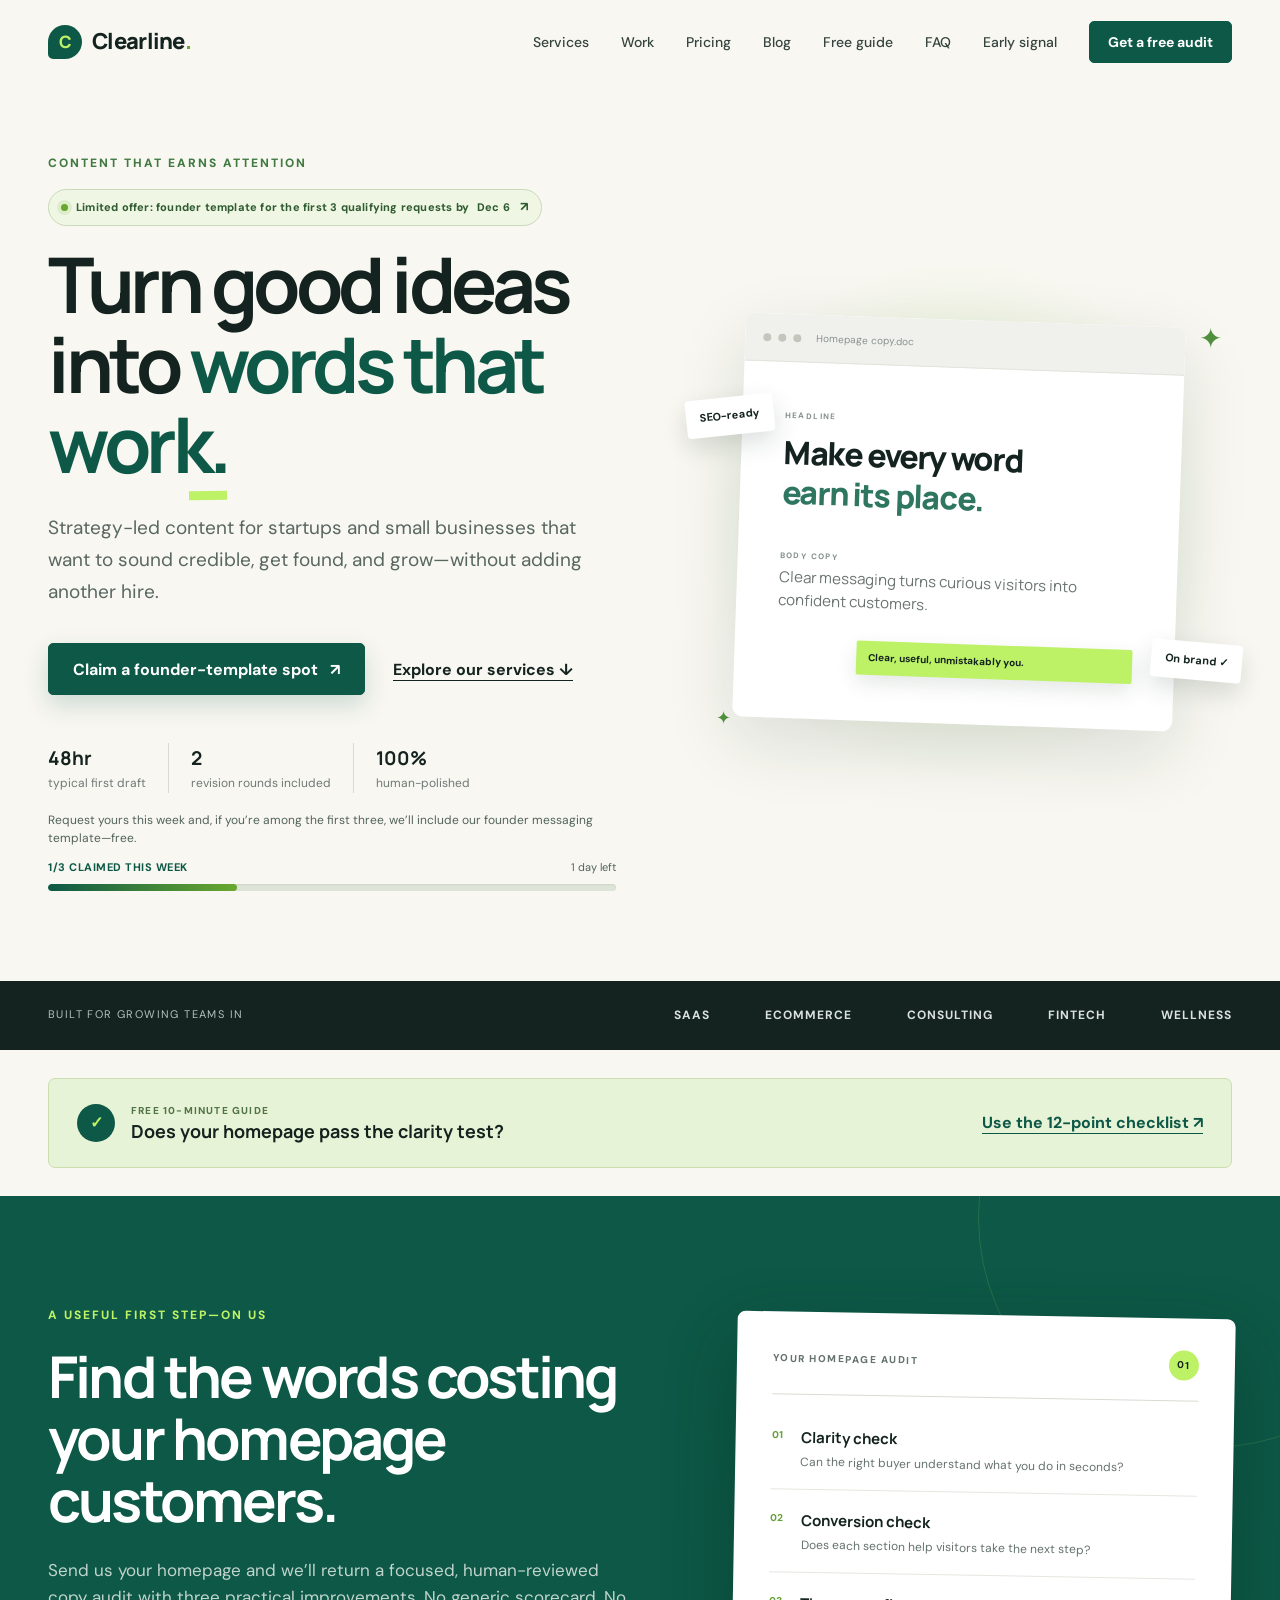
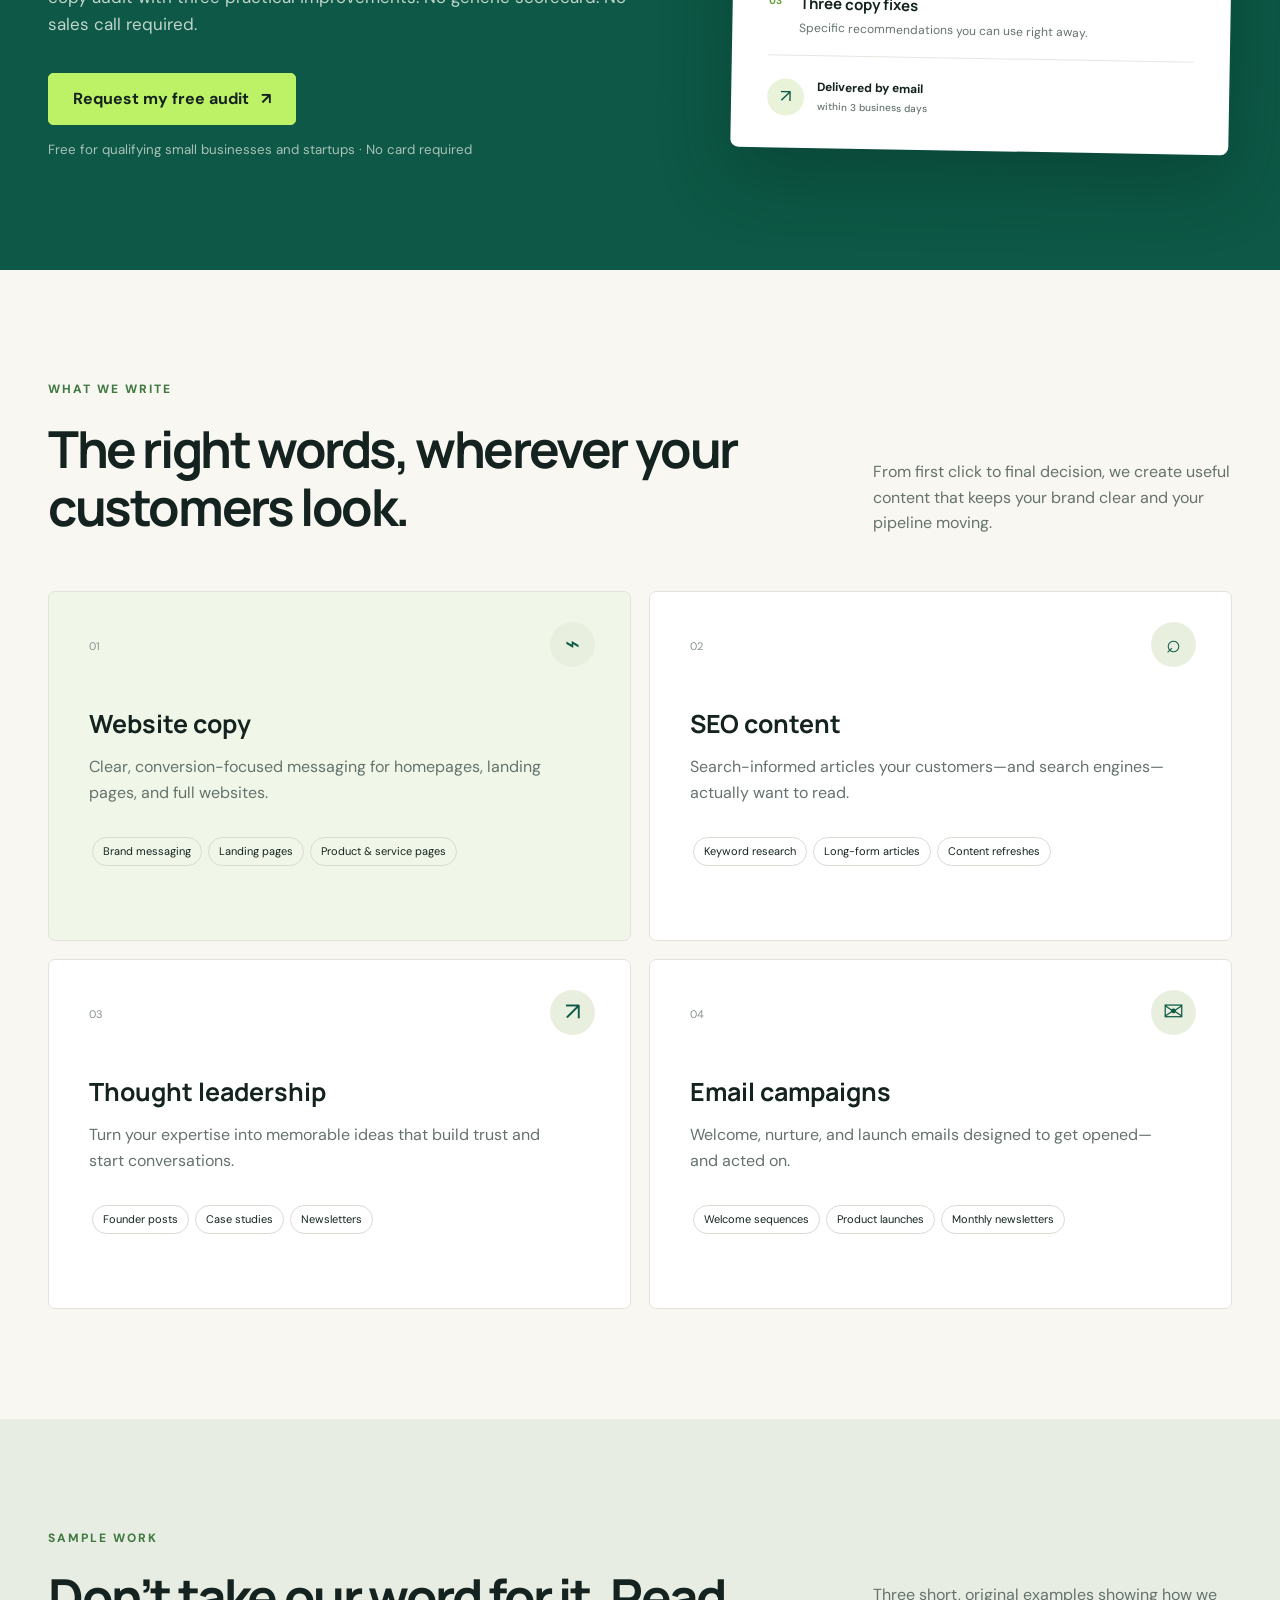
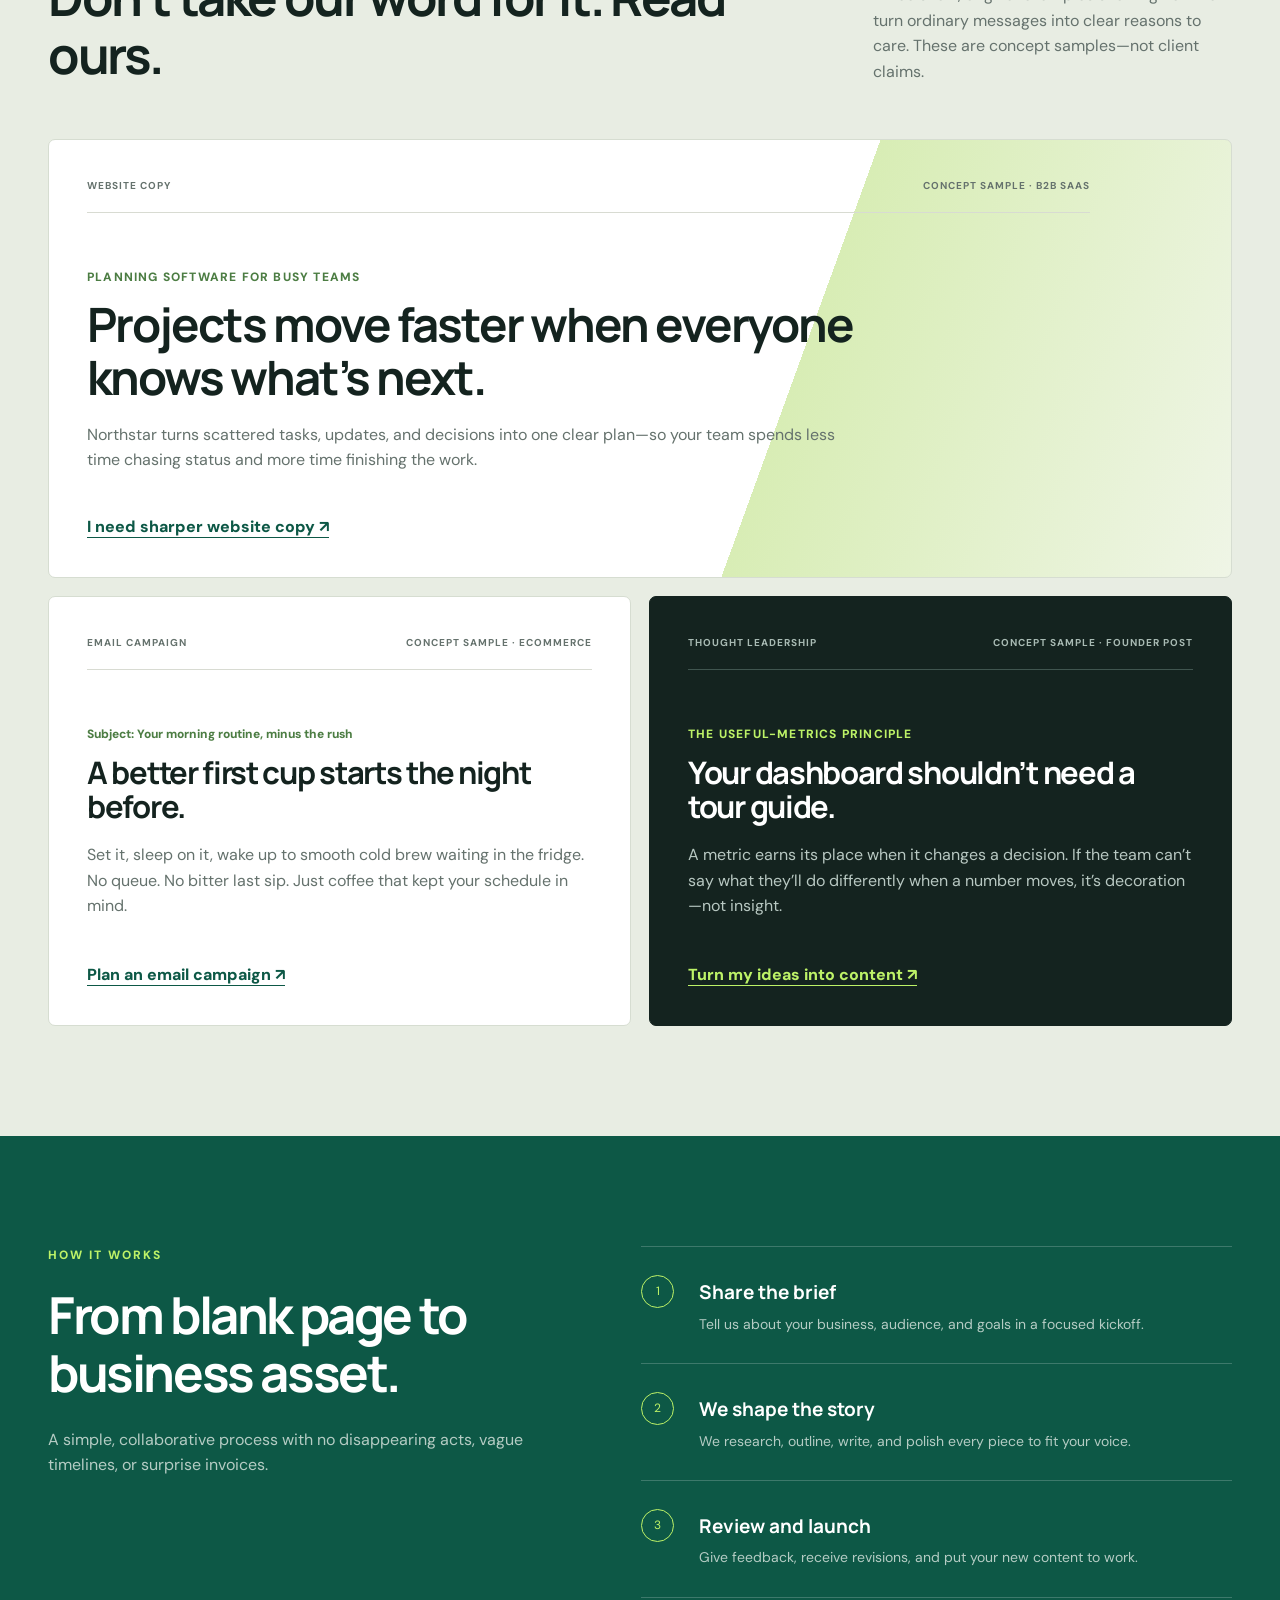
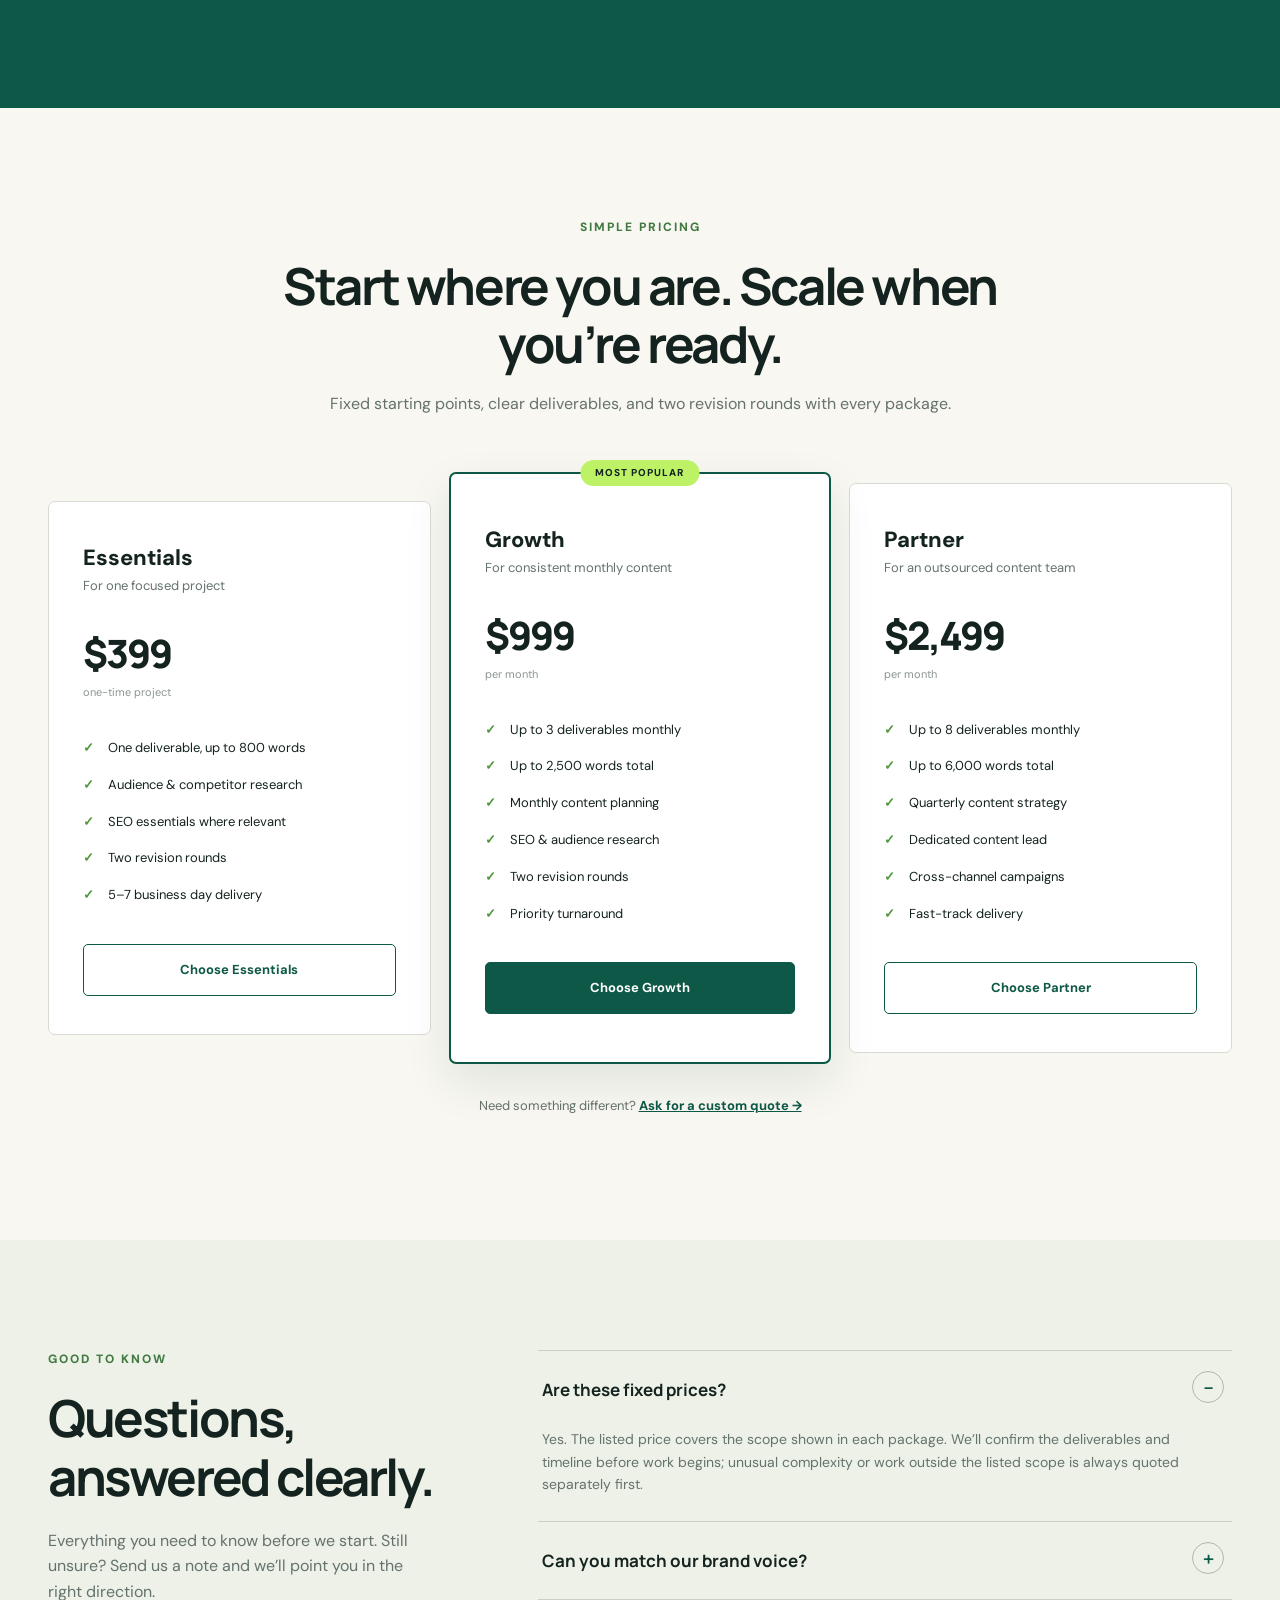
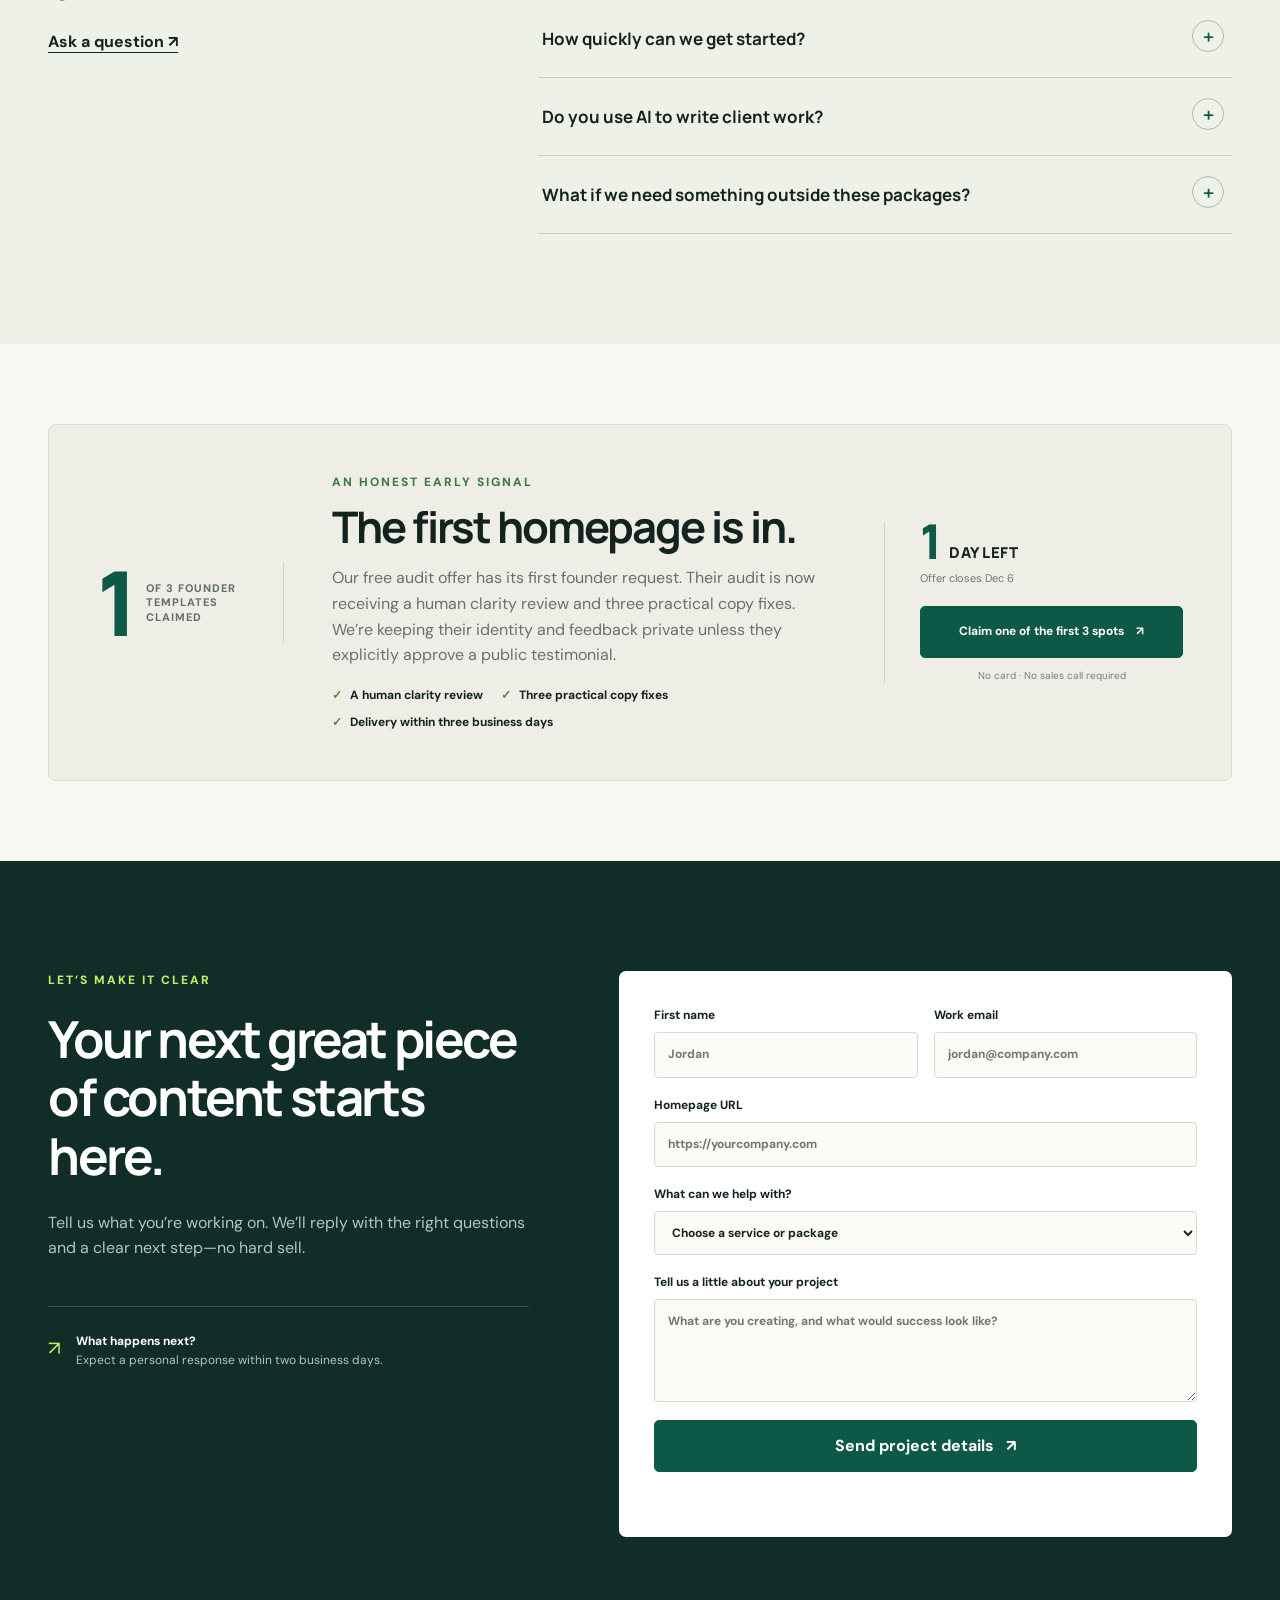
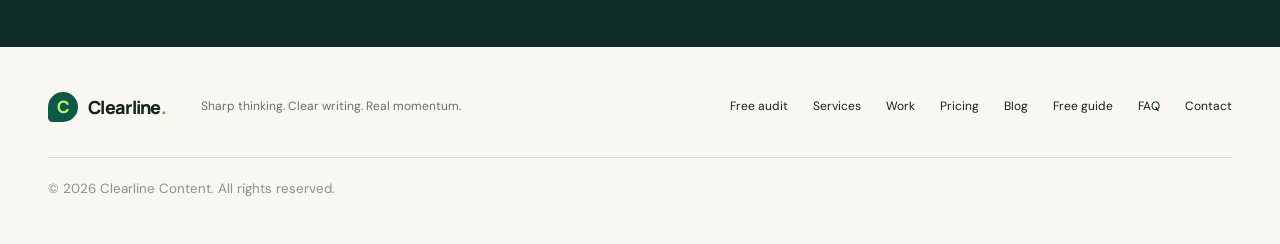
==== clearline/index.html @ 90ddec8f "Add truthful offer progress and countdown" ====
<!doctype html>
<html lang="en">
<head>
  <meta charset="utf-8">
  <meta name="viewport" content="width=device-width, initial-scale=1">
  <meta name="description" content="Conversion-focused website copy, SEO content, thought leadership, and email campaigns for startups and small businesses. Request a free homepage audit.">
  <meta name="robots" content="index, follow, max-image-preview:large">
  <meta name="theme-color" content="#0d5846">
  <link rel="canonical" href="https://new-usemame.github.io/miniverse-sites/clearline/">
  <meta property="og:type" content="website">
  <meta property="og:site_name" content="Clearline Content">
  <meta property="og:title" content="Clearline Content — Words that move your business forward">
  <meta property="og:description" content="Strategy-led content for growing teams. Request a free, human-reviewed homepage copy audit.">
  <meta property="og:url" content="https://new-usemame.github.io/miniverse-sites/clearline/">
  <meta name="twitter:card" content="summary">
  <meta name="twitter:title" content="Clearline Content — Words that move your business forward">
  <meta name="twitter:description" content="Strategy-led content for growing teams. Request a free homepage copy audit.">
  <title>Clearline Content — Words that move your business forward</title>
  <link rel="preconnect" href="https://fonts.googleapis.com">
  <link rel="preconnect" href="https://fonts.gstatic.com" crossorigin>
  <link href="https://fonts.googleapis.com/css2?family=DM+Sans:wght@400;500;600;700&family=Manrope:wght@500;600;700;800&display=swap" rel="stylesheet">
  <link rel="stylesheet" href="styles.css">
  <script type="application/ld+json">
    {
      "@context": "https://schema.org",
      "@type": "ProfessionalService",
      "name": "Clearline Content",
      "url": "https://new-usemame.github.io/miniverse-sites/clearline/",
      "description": "Strategy-led content writing for startups and small businesses.",
      "areaServed": "Worldwide",
      "serviceType": ["Website copywriting", "SEO content writing", "Thought leadership writing", "Email copywriting"],
      "offers": [
        {
          "@type": "Offer",
          "name": "Essentials",
          "price": "399",
          "priceCurrency": "USD",
          "description": "One focused content project for a startup or small business."
        },
        {
          "@type": "Offer",
          "name": "Growth",
          "price": "999",
          "priceCurrency": "USD",
          "description": "A monthly content package for growing teams."
        },
        {
          "@type": "Offer",
          "name": "Partner",
          "price": "2499",
          "priceCurrency": "USD",
          "description": "An ongoing multi-channel content partnership."
        }
      ]
    }
  </script>
</head>
<body data-analytics-page="homepage">
  <a class="skip-link" href="#main">Skip to content</a>
  <header class="site-header">
    <a class="logo" href="#top" aria-label="Clearline Content home">
      <span class="logo-mark" aria-hidden="true">C</span>
      <span>Clearline<span class="logo-accent">.</span></span>
    </a>
    <button class="menu-button" type="button" aria-expanded="false" aria-controls="site-nav"><span></span><span></span><span></span><span class="sr-only">Open menu</span></button>
    <nav id="site-nav" aria-label="Main navigation">
      <a href="#services">Services</a>
      <a href="#work">Work</a>
      <a href="#pricing">Pricing</a>
      <a href="blog/">Blog</a>
      <a href="checklist/">Free guide</a>
      <a href="#faq">FAQ</a>
      <a href="#early-signal">Early signal</a>
      <a class="button button-small" href="#contact" data-audit data-placement="header">Get a free audit</a>
    </nav>
  </header>

  <main id="main">
    <section class="hero" id="top">
      <div class="hero-copy">
        <p class="eyebrow">Content that earns attention</p>
        <a class="availability-badge" href="#contact" data-audit data-placement="availability_badge"><span aria-hidden="true"></span> Limited offer: founder template for the first 3 qualifying requests by <time data-offer-deadline>Sunday</time> <span class="availability-arrow" aria-hidden="true">↗</span></a>
        <h1>Turn good ideas into <em>words that work.</em></h1>
        <p class="hero-text">Strategy-led content for startups and small businesses that want to sound credible, get found, and grow—without adding another hire.</p>
        <div class="hero-actions">
          <a class="button hero-audit-button" href="#contact" data-audit data-placement="hero">Claim a founder-template spot <span aria-hidden="true">↗</span></a>
          <a class="text-link" href="#services">Explore our services <span aria-hidden="true">↓</span></a>
        </div>
        <div class="hero-proof" aria-label="Service benefits">
          <span><b>48hr</b> typical first draft</span>
          <span><b>2</b> revision rounds included</span>
          <span><b>100%</b> human-polished</span>
        </div>
        <p class="hero-offer-note">Request yours this week and, if you’re among the first three, we’ll include our founder messaging template—free.</p>
        <div class="hero-offer-progress" aria-label="One of three founder template spots claimed this week">
          <div class="offer-progress-copy"><strong>1/3 claimed this week</strong><span data-offer-countdown>Offer ends Sunday</span></div>
          <div class="offer-progress-track" role="progressbar" aria-label="Founder template spots claimed" aria-valuemin="0" aria-valuemax="3" aria-valuenow="1"><span></span></div>
        </div>
      </div>
      <div class="hero-visual" aria-hidden="true">
        <div class="editor-card">
          <div class="editor-top"><i></i><i></i><i></i><span>Homepage copy.doc</span></div>
          <div class="editor-body">
            <span class="tag">HEADLINE</span>
            <p class="draft-line big">Make every word<br><span>earn its place.</span></p>
            <span class="tag">BODY COPY</span>
            <p class="draft-line">Clear messaging turns curious visitors into confident customers.</p>
            <div class="cursor-note">Clear, useful, unmistakably you.</div>
          </div>
        </div>
        <span class="orbit orbit-one">SEO-ready</span>
        <span class="orbit orbit-two">On brand ✓</span>
        <span class="spark spark-one">✦</span>
        <span class="spark spark-two">✦</span>
      </div>
    </section>

    <section class="logos" aria-label="Industries we serve">
      <p>Built for growing teams in</p>
      <div><span>SAAS</span><span>ECOMMERCE</span><span>CONSULTING</span><span>FINTECH</span><span>WELLNESS</span></div>
    </section>

    <aside class="guide-strip" aria-labelledby="guide-title">
      <div>
        <span class="guide-badge" aria-hidden="true">✓</span>
        <p><small>Free 10-minute guide</small><strong id="guide-title">Does your homepage pass the clarity test?</strong></p>
      </div>
      <a class="text-link" href="checklist/">Use the 12-point checklist <span aria-hidden="true">↗</span></a>
    </aside>

    <section class="audit-section" id="audit">
      <div class="section audit-wrap">
        <div class="audit-copy">
          <p class="eyebrow light">A useful first step—on us</p>
          <h2>Find the words costing your homepage customers.</h2>
          <p>Send us your homepage and we’ll return a focused, human-reviewed copy audit with three practical improvements. No generic scorecard. No sales call required.</p>
          <a class="button audit-button" href="#contact" data-audit>Request my free audit <span aria-hidden="true">↗</span></a>
          <small>Free for qualifying small businesses and startups · No card required</small>
        </div>
        <div class="audit-card" aria-label="What your free homepage audit includes">
          <div class="audit-card-top"><span>YOUR HOMEPAGE AUDIT</span><b>01</b></div>
          <ol>
            <li><span>01</span><div><b>Clarity check</b><p>Can the right buyer understand what you do in seconds?</p></div></li>
            <li><span>02</span><div><b>Conversion check</b><p>Does each section help visitors take the next step?</p></div></li>
            <li><span>03</span><div><b>Three copy fixes</b><p>Specific recommendations you can use right away.</p></div></li>
          </ol>
          <p class="audit-turnaround"><span>↗</span><b>Delivered by email<br><small>within 3 business days</small></b></p>
        </div>
      </div>
    </section>

    <section class="section services" id="services">
      <div class="section-heading">
        <div><p class="eyebrow">What we write</p><h2>The right words, wherever your customers look.</h2></div>
        <p>From first click to final decision, we create useful content that keeps your brand clear and your pipeline moving.</p>
      </div>
      <div class="service-grid">
        <article class="service-card featured">
          <span class="service-number">01</span><span class="service-icon" aria-hidden="true">⌁</span>
          <h3>Website copy</h3><p>Clear, conversion-focused messaging for homepages, landing pages, and full websites.</p>
          <ul><li>Brand messaging</li><li>Landing pages</li><li>Product &amp; service pages</li></ul>
        </article>
        <article class="service-card">
          <span class="service-number">02</span><span class="service-icon" aria-hidden="true">⌕</span>
          <h3>SEO content</h3><p>Search-informed articles your customers—and search engines—actually want to read.</p>
          <ul><li>Keyword research</li><li>Long-form articles</li><li>Content refreshes</li></ul>
        </article>
        <article class="service-card">
          <span class="service-number">03</span><span class="service-icon" aria-hidden="true">↗</span>
          <h3>Thought leadership</h3><p>Turn your expertise into memorable ideas that build trust and start conversations.</p>
          <ul><li>Founder posts</li><li>Case studies</li><li>Newsletters</li></ul>
        </article>
        <article class="service-card">
          <span class="service-number">04</span><span class="service-icon" aria-hidden="true">✉</span>
          <h3>Email campaigns</h3><p>Welcome, nurture, and launch emails designed to get opened—and acted on.</p>
          <ul><li>Welcome sequences</li><li>Product launches</li><li>Monthly newsletters</li></ul>
        </article>
      </div>
    </section>

    <section class="work-section" id="work">
      <div class="section">
        <div class="section-heading work-heading">
          <div><p class="eyebrow">Sample work</p><h2>Don’t take our word for it. Read ours.</h2></div>
          <p>Three short, original examples showing how we turn ordinary messages into clear reasons to care. These are concept samples—not client claims.</p>
        </div>
        <div class="work-grid">
          <article class="work-card work-card-wide">
            <div class="work-meta"><span>Website copy</span><span>Concept sample · B2B SaaS</span></div>
            <p class="sample-kicker">Planning software for busy teams</p>
            <h3>Projects move faster when everyone knows what’s next.</h3>
            <p class="sample-copy">Northstar turns scattered tasks, updates, and decisions into one clear plan—so your team spends less time chasing status and more time finishing the work.</p>
            <a href="#contact" data-service="Website copy">I need sharper website copy <span aria-hidden="true">↗</span></a>
          </article>
          <article class="work-card">
            <div class="work-meta"><span>Email campaign</span><span>Concept sample · Ecommerce</span></div>
            <p class="sample-subject">Subject: Your morning routine, minus the rush</p>
            <h3>A better first cup starts the night before.</h3>
            <p class="sample-copy">Set it, sleep on it, wake up to smooth cold brew waiting in the fridge. No queue. No bitter last sip. Just coffee that kept your schedule in mind.</p>
            <a href="#contact" data-service="Email campaigns">Plan an email campaign <span aria-hidden="true">↗</span></a>
          </article>
          <article class="work-card work-card-dark">
            <div class="work-meta"><span>Thought leadership</span><span>Concept sample · Founder post</span></div>
            <p class="sample-kicker">The useful-metrics principle</p>
            <h3>Your dashboard shouldn’t need a tour guide.</h3>
            <p class="sample-copy">A metric earns its place when it changes a decision. If the team can’t say what they’ll do differently when a number moves, it’s decoration—not insight.</p>
            <a href="#contact" data-service="Thought leadership">Turn my ideas into content <span aria-hidden="true">↗</span></a>
          </article>
        </div>
      </div>
    </section>

    <section class="process-section">
      <div class="section process">
        <div class="process-intro"><p class="eyebrow light">How it works</p><h2>From blank page to business asset.</h2><p>A simple, collaborative process with no disappearing acts, vague timelines, or surprise invoices.</p></div>
        <ol class="steps">
          <li><span>1</span><div><h3>Share the brief</h3><p>Tell us about your business, audience, and goals in a focused kickoff.</p></div></li>
          <li><span>2</span><div><h3>We shape the story</h3><p>We research, outline, write, and polish every piece to fit your voice.</p></div></li>
          <li><span>3</span><div><h3>Review and launch</h3><p>Give feedback, receive revisions, and put your new content to work.</p></div></li>
        </ol>
      </div>
    </section>

    <section class="section pricing" id="pricing">
      <div class="center-heading"><p class="eyebrow">Simple pricing</p><h2>Start where you are. Scale when you’re ready.</h2><p>Fixed starting points, clear deliverables, and two revision rounds with every package.</p></div>
      <div class="pricing-grid">
        <article class="price-card">
          <p class="plan-name">Essentials</p><p class="plan-fit">For one focused project</p><p class="price">$399</p><p class="price-note">one-time project</p>
          <ul><li>One deliverable, up to 800 words</li><li>Audience &amp; competitor research</li><li>SEO essentials where relevant</li><li>Two revision rounds</li><li>5–7 business day delivery</li></ul>
          <a class="button button-outline" href="#contact" data-plan="Essentials">Choose Essentials</a>
        </article>
        <article class="price-card popular">
          <p class="popular-label">Most popular</p><p class="plan-name">Growth</p><p class="plan-fit">For consistent monthly content</p><p class="price">$999</p><p class="price-note">per month</p>
          <ul><li>Up to 3 deliverables monthly</li><li>Up to 2,500 words total</li><li>Monthly content planning</li><li>SEO &amp; audience research</li><li>Two revision rounds</li><li>Priority turnaround</li></ul>
          <a class="button" href="#contact" data-plan="Growth">Choose Growth</a>
        </article>
        <article class="price-card">
          <p class="plan-name">Partner</p><p class="plan-fit">For an outsourced content team</p><p class="price">$2,499</p><p class="price-note">per month</p>
          <ul><li>Up to 8 deliverables monthly</li><li>Up to 6,000 words total</li><li>Quarterly content strategy</li><li>Dedicated content lead</li><li>Cross-channel campaigns</li><li>Fast-track delivery</li></ul>
          <a class="button button-outline" href="#contact" data-plan="Partner">Choose Partner</a>
        </article>
      </div>
      <p class="pricing-footnote">Need something different? <a href="#contact">Ask for a custom quote →</a></p>
    </section>

    <section class="faq-section" id="faq">
      <div class="section faq-wrap">
        <div class="faq-intro">
          <p class="eyebrow">Good to know</p>
          <h2>Questions, answered clearly.</h2>
          <p>Everything you need to know before we start. Still unsure? Send us a note and we’ll point you in the right direction.</p>
          <a class="text-link" href="#contact">Ask a question <span aria-hidden="true">↗</span></a>
        </div>
        <div class="faq-list">
          <details open><summary>Are these fixed prices?</summary><p>Yes. The listed price covers the scope shown in each package. We’ll confirm the deliverables and timeline before work begins; unusual complexity or work outside the listed scope is always quoted separately first.</p></details>
          <details><summary>Can you match our brand voice?</summary><p>Yes. We review your existing materials, competitors, audience, and preferred examples, then use your feedback to refine the voice until it feels unmistakably yours.</p></details>
          <details><summary>How quickly can we get started?</summary><p>Most projects can kick off within one to two weeks. Smaller assignments may start sooner, depending on current availability and the complexity of the brief.</p></details>
          <details><summary>Do you use AI to write client work?</summary><p>We may use modern tools to support research and ideation, but every deliverable is shaped, fact-checked, edited, and polished by a human. Your strategy and voice stay at the center.</p></details>
          <details><summary>What if we need something outside these packages?</summary><p>That’s common. Tell us what you’re trying to achieve and we’ll recommend a focused custom scope—without bundling in work you don’t need.</p></details>
        </div>
      </div>
    </section>

    <section class="section early-signal" id="early-signal" aria-labelledby="early-signal-title">
      <div class="signal-card">
        <div class="signal-count" aria-label="One audit requested">
          <strong>1</strong>
          <span>of 3 founder<br>templates claimed</span>
        </div>
        <div class="signal-copy">
          <p class="eyebrow">An honest early signal</p>
          <h2 id="early-signal-title">The first homepage is in.</h2>
          <p>Our free audit offer has its first founder request. Their audit is now receiving a human clarity review and three practical copy fixes. We’re keeping their identity and feedback private unless they explicitly approve a public testimonial.</p>
          <ul aria-label="What every audit recipient gets">
            <li><span aria-hidden="true">✓</span> A human clarity review</li>
            <li><span aria-hidden="true">✓</span> Three practical copy fixes</li>
            <li><span aria-hidden="true">✓</span> Delivery within three business days</li>
          </ul>
        </div>
        <div class="signal-action">
          <p class="signal-deadline"><span data-offer-days-number>—</span><b data-offer-days-label>days left</b><small>Offer closes <time data-offer-deadline>Sunday</time></small></p>
          <a class="button" href="#contact" data-audit data-placement="early_signal">Claim one of the first 3 spots <span aria-hidden="true">↗</span></a>
          <small>No card · No sales call required</small>
        </div>
      </div>
    </section>

    <section class="contact-section" id="contact">
      <div class="section contact-wrap">
        <div class="contact-copy"><p class="eyebrow light">Let’s make it clear</p><h2>Your next great piece of content starts here.</h2><p>Tell us what you’re working on. We’ll reply with the right questions and a clear next step—no hard sell.</p><div class="contact-note"><span>↗</span><p><b>What happens next?</b><br>Expect a personal response within two business days.</p></div></div>
        <form id="contact-form">
          <input type="hidden" name="intent" value="project">
          <input type="hidden" name="source">
          <input type="hidden" name="medium">
          <input type="hidden" name="campaign">
          <input type="hidden" name="referrer">
          <div class="field-row"><label>First name<input name="firstName" autocomplete="given-name" required placeholder="Jordan"></label><label>Work email<input type="email" name="email" autocomplete="email" required placeholder="jordan@company.com"></label></div>
          <label class="website-field" hidden>Homepage URL<input type="url" name="website" autocomplete="url" placeholder="https://yourcompany.com"></label>
          <label>What can we help with?<select name="service" required><option value="">Choose a service or package</option><optgroup label="Packages"><option>Essentials package</option><option>Growth package</option><option>Partner package</option></optgroup><optgroup label="Services"><option>Website copy</option><option>SEO content</option><option>Thought leadership</option><option>Email campaigns</option><option>Something else</option></optgroup></select></label>
          <label>Tell us a little about your project<textarea name="message" required rows="4" placeholder="What are you creating, and what would success look like?"></textarea></label>
          <button class="button submit-button" type="submit">Send project details <span aria-hidden="true">↗</span></button>
          <p class="form-status" aria-live="polite"></p>
        </form>
      </div>
    </section>
  </main>

  <footer>
    <a class="logo footer-logo" href="#top"><span class="logo-mark">C</span><span>Clearline<span class="logo-accent">.</span></span></a>
    <p>Sharp thinking. Clear writing. Real momentum.</p>
    <div><a href="#audit">Free audit</a><a href="#services">Services</a><a href="#work">Work</a><a href="#pricing">Pricing</a><a href="blog/">Blog</a><a href="checklist/">Free guide</a><a href="#faq">FAQ</a><a href="#contact">Contact</a></div>
    <small>© <span id="year"></span> Clearline Content. All rights reserved.</small>
  </footer>
  <script src="offer.js"></script>
  <script src="analytics.js" data-endpoint="https://ntfy.sh/clearline-analytics-6f8d2c1a"></script>
  <script src="notifications.js" data-endpoint="https://ntfy.sh/clearline-leads-9a4c7e2f"></script>
  <script src="script.js"></script>
</body>
</html>
---- clearline/styles.css ----
:root{--ink:#14231f;--green:#0d5846;--mint:#bdf267;--cream:#f8f7f1;--sand:#ebe9df;--white:#fff;--muted:#65726d;--border:#d8dbd2;--shadow:0 24px 70px rgba(19,42,35,.12)}
*{box-sizing:border-box}html{scroll-behavior:smooth}body{margin:0;color:var(--ink);background:var(--cream);font-family:"DM Sans",sans-serif;line-height:1.6}h1,h2,h3,p{margin-top:0}h1,h2,h3,.logo,.price{font-family:"Manrope",sans-serif}a{color:inherit}button,input,select,textarea{font:inherit}.skip-link{position:fixed;left:12px;top:-50px;background:var(--ink);color:white;padding:10px 16px;z-index:100}.skip-link:focus{top:12px}.sr-only{position:absolute;width:1px;height:1px;overflow:hidden;clip:rect(0,0,0,0)}
.site-header{height:84px;max-width:1240px;margin:auto;padding:0 28px;display:flex;align-items:center;justify-content:space-between}.logo{display:flex;align-items:center;gap:10px;text-decoration:none;font-size:22px;font-weight:800;letter-spacing:-.7px}.logo-mark{width:34px;height:34px;display:grid;place-items:center;border-radius:50% 50% 50% 15%;background:var(--green);color:var(--mint);font-size:17px}.logo-accent{color:#68a72d}.site-header nav{display:flex;align-items:center;gap:32px}.site-header nav>a:not(.button){text-decoration:none;color:#35433e;font-weight:500;font-size:14px}.site-header nav>a:hover{color:var(--green)}.menu-button{display:none;border:0;background:transparent;padding:8px}.menu-button span:not(.sr-only){display:block;width:22px;border-top:2px solid;margin:5px}
.button{display:inline-flex;align-items:center;justify-content:center;gap:12px;min-height:52px;padding:0 24px;border:1px solid var(--green);border-radius:5px;background:var(--green);color:white;text-decoration:none;font-weight:700;cursor:pointer;transition:.2s}.button:hover{background:#063f32;transform:translateY(-2px)}.button-small{min-height:42px;padding:0 18px;font-size:14px}.button-outline{background:transparent;color:var(--green)}
.hero{max-width:1240px;min-height:680px;margin:auto;padding:70px 28px 90px;display:grid;grid-template-columns:1.02fr .98fr;gap:70px;align-items:center}.eyebrow{text-transform:uppercase;letter-spacing:2px;color:#407a42;font-size:12px;font-weight:800;margin-bottom:20px}.hero h1{max-width:660px;font-size:clamp(48px,6vw,77px);line-height:1.04;letter-spacing:-4.5px;margin-bottom:28px}.hero h1 em{color:var(--green);font-style:normal;position:relative}.hero h1 em:after{content:"";position:absolute;left:2%;right:0;bottom:-4px;height:9px;background:var(--mint);z-index:-1;transform:rotate(-1deg)}.hero-text{max-width:610px;color:#596761;font-size:19px;line-height:1.7}.hero-actions{display:flex;align-items:center;gap:28px;margin:35px 0 48px}.text-link{font-weight:700;text-underline-offset:5px}.hero-proof{display:flex;gap:0;font-size:12px;color:#6e7975}.hero-proof span{padding:0 22px;border-left:1px solid var(--border)}.hero-proof span:first-child{padding-left:0;border:0}.hero-proof b{display:block;color:var(--ink);font-size:19px;font-family:"Manrope"}
.hero-visual{height:510px;position:relative;display:grid;place-items:center;background:radial-gradient(circle at center,#d9efba 0,#eaf1dc 40%,transparent 70%)}.editor-card{width:min(100%,440px);background:white;border-radius:10px;box-shadow:var(--shadow);transform:rotate(2deg);overflow:hidden}.editor-top{height:48px;background:#f0f0ec;border-bottom:1px solid #e3e3dd;display:flex;align-items:center;gap:7px;padding:0 18px}.editor-top i{width:8px;height:8px;border-radius:50%;background:#c3c6bd}.editor-top span{font-size:10px;color:#89928e;margin-left:8px}.editor-body{padding:38px 42px 46px}.tag{font-size:8px;letter-spacing:1.4px;font-weight:bold;color:#83908a}.draft-line{font-family:"Manrope";font-size:15px;line-height:1.55;color:#69736f}.draft-line.big{font-size:32px;line-height:1.25;letter-spacing:-1.2px;font-weight:800;color:var(--ink);margin:6px 0 28px}.draft-line.big span{color:#2e765f}.cursor-note{margin:26px 0 0 80px;background:var(--mint);padding:9px 12px;border-radius:2px;font-size:10px;font-weight:700;box-shadow:0 8px 20px rgba(37,64,38,.12)}.orbit{position:absolute;background:white;border-radius:4px;box-shadow:0 10px 25px rgba(19,42,35,.14);font-size:11px;font-weight:700;padding:10px 14px}.orbit-one{left:0;top:130px;transform:rotate(-6deg)}.orbit-two{right:-10px;bottom:98px;transform:rotate(5deg)}.spark{position:absolute;color:#4d8f3d}.spark-one{right:10px;top:50px;font-size:28px}.spark-two{left:30px;bottom:45px;font-size:18px}
.logos{background:var(--ink);color:white;padding:25px max(28px,calc((100vw - 1184px)/2));display:flex;align-items:center;justify-content:space-between}.logos p{margin:0;font-size:11px;text-transform:uppercase;letter-spacing:1.4px;color:#b6c0bc}.logos div{display:flex;gap:55px;color:#dae1de;font-size:12px;font-weight:700;letter-spacing:1px}
.guide-strip{max-width:1184px;margin:28px auto;padding:24px 28px;display:flex;align-items:center;justify-content:space-between;gap:30px;background:#e7f3d6;border:1px solid #ccddaF;border-radius:7px}.guide-strip>div{display:flex;align-items:center;gap:16px}.guide-strip p{margin:0}.guide-strip small{display:block;color:#527348;font-size:10px;text-transform:uppercase;letter-spacing:1.2px;font-weight:800}.guide-strip strong{display:block;font:700 18px "Manrope"}.guide-badge{width:38px;height:38px;flex:0 0 38px;display:grid;place-items:center;border-radius:50%;background:var(--green);color:var(--mint);font-weight:800}.guide-strip>a{color:var(--green);white-space:nowrap}
.audit-section{background:var(--green);color:white;overflow:hidden}.audit-wrap{display:grid;grid-template-columns:1fr .85fr;gap:100px;align-items:center;position:relative}.audit-wrap:before{content:"";position:absolute;width:460px;height:460px;border:1px solid rgba(189,242,103,.14);border-radius:50%;right:-180px;top:-210px}.audit-copy h2{font-size:clamp(38px,4.5vw,58px);line-height:1.08;letter-spacing:-2.8px;max-width:700px;margin-bottom:25px}.audit-copy>p:nth-of-type(2){max-width:650px;color:#c1d4cd;font-size:17px}.audit-button{margin-top:18px;background:var(--mint);border-color:var(--mint);color:var(--ink)}.audit-button:hover{background:#d0fa8d;border-color:#d0fa8d}.audit-copy>small{display:block;color:#a9c1b8;margin-top:14px}.audit-card{position:relative;background:white;color:var(--ink);padding:32px 36px;border-radius:8px;box-shadow:0 28px 70px rgba(4,32,25,.3);transform:rotate(1deg)}.audit-card-top{display:flex;justify-content:space-between;align-items:center;padding-bottom:20px;border-bottom:1px solid var(--border);font-size:10px;letter-spacing:1.5px;font-weight:800;color:var(--muted)}.audit-card-top b{display:grid;place-items:center;width:30px;height:30px;border-radius:50%;background:var(--mint);color:var(--ink)}.audit-card ol{list-style:none;margin:12px 0 20px;padding:0}.audit-card li{display:flex;gap:18px;padding:18px 0;border-bottom:1px solid #e5e7e0}.audit-card li>span{color:#65a13a;font-size:10px;font-weight:800;padding-top:3px}.audit-card li b{font-family:"Manrope";font-size:15px}.audit-card li p{margin:3px 0 0;color:var(--muted);font-size:12px;line-height:1.45}.audit-turnaround{display:flex;align-items:center;gap:13px;margin:22px 0 0;font-size:12px}.audit-turnaround>span{display:grid;place-items:center;width:37px;height:37px;border-radius:50%;background:#e8f3da;color:var(--green);font-size:18px}.audit-turnaround small{color:var(--muted);font-weight:500}
.section{max-width:1240px;margin:auto;padding:110px 28px}.section-heading{display:grid;grid-template-columns:1.35fr .65fr;gap:80px;align-items:end;margin-bottom:55px}.section-heading h2,.center-heading h2,.process h2,.contact-copy h2{font-size:clamp(34px,4vw,51px);letter-spacing:-2.4px;line-height:1.14;margin:0;max-width:720px}.section-heading>p{color:var(--muted);margin:0}.service-grid{display:grid;grid-template-columns:repeat(2,1fr);gap:18px}.service-card{position:relative;background:white;border:1px solid #e3e3dc;border-radius:7px;padding:40px;min-height:350px}.service-card.featured{background:#f0f7e8}.service-number{font-size:11px;color:#87938e}.service-icon{position:absolute;right:35px;top:30px;width:45px;height:45px;display:grid;place-items:center;background:#e9efdf;color:var(--green);font-size:25px;border-radius:50%}.service-card h3{font-size:25px;margin:47px 0 10px}.service-card p{max-width:480px;color:var(--muted)}.service-card ul,.price-card ul{padding:0;margin:28px 0 0;list-style:none}.service-card li{display:inline-block;border:1px solid var(--border);border-radius:20px;padding:5px 10px;font-size:11px;margin:3px}
.work-section{background:#e8ede3}.work-heading>p{max-width:520px}.work-grid{display:grid;grid-template-columns:repeat(2,1fr);gap:18px}.work-card{display:flex;flex-direction:column;min-height:430px;padding:38px;background:var(--white);border:1px solid #d6ddd1;border-radius:7px}.work-card-wide{grid-column:1/-1;min-height:390px;padding-right:clamp(38px,11vw,155px);background:linear-gradient(110deg,#fff 0%,#fff 62%,#d8edb5 62%,#eff5e6 100%)}.work-meta{display:flex;justify-content:space-between;gap:20px;padding-bottom:18px;border-bottom:1px solid var(--border);color:var(--muted);font-size:10px;text-transform:uppercase;letter-spacing:1px;font-weight:700}.sample-kicker,.sample-subject{margin:55px 0 10px;color:#4c7d43;font-size:12px;font-weight:800;text-transform:uppercase;letter-spacing:1.2px}.sample-subject{text-transform:none;letter-spacing:0}.work-card h3{max-width:800px;margin:0 0 18px;font-size:clamp(28px,3.7vw,49px);line-height:1.12;letter-spacing:-2px}.work-card:not(.work-card-wide) h3{font-size:31px;letter-spacing:-1.3px}.sample-copy{max-width:760px;color:var(--muted);font-size:16px}.work-card a{margin-top:auto;padding-top:25px;color:var(--green);font-weight:800;text-underline-offset:5px}.work-card-dark{background:var(--ink);color:white;border-color:var(--ink)}.work-card-dark .work-meta{color:#a9bbb4;border-color:#40554f}.work-card-dark .sample-kicker{color:var(--mint)}.work-card-dark .sample-copy{color:#b8c8c2}.work-card-dark a{color:var(--mint)}
.process-section{background:var(--green);color:white}.process{display:grid;grid-template-columns:.9fr 1.1fr;gap:110px}.eyebrow.light{color:var(--mint)}.process-intro>p:last-child{color:#b5ccc4;max-width:480px;margin-top:25px}.steps{list-style:none;padding:0;margin:0}.steps li{display:flex;gap:25px;border-top:1px solid rgba(255,255,255,.2);padding:28px 0}.steps li:last-child{border-bottom:1px solid rgba(255,255,255,.2)}.steps li>span{width:33px;height:33px;flex:0 0 33px;display:grid;place-items:center;border:1px solid var(--mint);border-radius:50%;color:var(--mint);font-size:12px}.steps h3{font-size:19px;margin:2px 0 5px}.steps p{color:#b5ccc4;margin:0;font-size:14px}
.center-heading{text-align:center;max-width:780px;margin:0 auto 55px}.center-heading h2{margin:auto}.center-heading>p:last-child{color:var(--muted);margin:18px 0 0}.pricing-grid{display:grid;grid-template-columns:repeat(3,1fr);gap:18px;align-items:center}.price-card{background:white;border:1px solid var(--border);padding:38px 34px;border-radius:7px}.price-card.popular{border:2px solid var(--green);padding-top:48px;padding-bottom:48px;position:relative;box-shadow:0 18px 45px rgba(17,62,49,.1)}.popular-label{position:absolute;top:-14px;left:50%;transform:translateX(-50%);background:var(--mint);color:var(--ink);border-radius:20px;padding:5px 15px;font-size:10px;font-weight:800;text-transform:uppercase;letter-spacing:1px;white-space:nowrap}.plan-name{font-weight:800;font-size:22px;margin-bottom:1px}.plan-fit{color:var(--muted);font-size:13px}.price{font-size:39px;font-weight:800;letter-spacing:-2px;margin:25px 0 0}.price span{font:500 11px "DM Sans";letter-spacing:0;color:var(--muted)}.price-note{font-size:11px;color:#8a9590}.price-card li{font-size:13px;padding:8px 0 8px 25px;position:relative}.price-card li:before{content:"✓";position:absolute;left:0;color:#4e963a;font-weight:bold}.price-card .button{width:100%;margin-top:30px;font-size:13px}.pricing-footnote{text-align:center;margin-top:32px;color:var(--muted);font-size:13px}.pricing-footnote a{font-weight:bold;color:var(--green)}
.early-signal{padding-top:80px;padding-bottom:80px}.signal-card{display:grid;grid-template-columns:.5fr 1.35fr .8fr;gap:48px;align-items:center;padding:48px;background:#eeeee7;border:1px solid #dcddd4;border-radius:8px}.signal-count{display:flex;align-items:center;gap:14px;padding-right:30px;border-right:1px solid #d1d4ca}.signal-count strong{font:800 clamp(64px,7vw,94px)/.9 "Manrope";letter-spacing:-6px;color:var(--green)}.signal-count span{font-size:11px;line-height:1.35;text-transform:uppercase;letter-spacing:1px;font-weight:800;color:#64716c}.signal-copy .eyebrow{margin-bottom:10px}.signal-copy h2{font-size:clamp(31px,3.4vw,44px);line-height:1.1;letter-spacing:-2px;margin-bottom:15px}.signal-copy>p:last-of-type{max-width:610px;margin-bottom:18px;color:var(--muted)}.signal-copy ul{display:flex;flex-wrap:wrap;gap:8px 18px;margin:0;padding:0;list-style:none;font-size:12px;font-weight:700}.signal-copy li span{margin-right:5px;color:#4f8a36}.signal-action{padding-left:35px;border-left:1px solid #d1d4ca}.signal-action .signal-deadline{display:grid;grid-template-columns:auto 1fr;align-items:end;column-gap:10px;margin:0 0 18px;color:var(--ink)}.signal-deadline>span{font:800 48px/.8 "Manrope";letter-spacing:-3px;color:var(--green)}.signal-deadline>b{font:800 15px/1 "Manrope";text-transform:uppercase;letter-spacing:.5px}.signal-deadline>small{grid-column:1/-1;margin-top:10px;color:#6b7772;font-size:11px}.signal-action .button{width:100%;font-size:12px;padding-left:14px;padding-right:14px}.signal-action>small{display:block;margin-top:10px;text-align:center;color:#75807c;font-size:10px}
.contact-section{background:#102d27;color:white}.contact-wrap{display:grid;grid-template-columns:.88fr 1.12fr;gap:90px}.contact-copy>p:nth-of-type(2){color:#b4c5bf;max-width:500px;margin-top:25px}.contact-note{display:flex;gap:15px;align-items:flex-start;border-top:1px solid #35514b;margin-top:45px;padding-top:25px;color:#b4c5bf;font-size:12px}.contact-note span{color:var(--mint);font-size:20px}.contact-note b{color:white}.contact-wrap form{background:white;color:var(--ink);border-radius:7px;padding:35px}.field-row{display:grid;grid-template-columns:1fr 1fr;gap:16px}label{display:block;font-size:12px;font-weight:700;margin-bottom:18px}input,select,textarea{display:block;width:100%;border:1px solid #d5d9d2;background:#fbfbf8;border-radius:4px;padding:12px 13px;margin-top:7px;color:var(--ink);outline:none}input:focus,select:focus,textarea:focus{border-color:#5f927f;box-shadow:0 0 0 3px rgba(13,88,70,.1)}textarea{resize:vertical}.submit-button{width:100%}.form-status{font-size:12px;margin:12px 0 0;text-align:center;color:var(--green);min-height:18px}
footer{max-width:1240px;margin:auto;padding:45px 28px;display:grid;grid-template-columns:auto 1fr auto;align-items:center;gap:35px}.footer-logo{font-size:18px}.footer-logo .logo-mark{width:30px;height:30px}footer>p{font-size:12px;color:var(--muted);margin:0}footer>div{display:flex;gap:25px}footer>div a{font-size:12px;text-decoration:none}footer small{grid-column:1/-1;border-top:1px solid var(--border);padding-top:20px;color:#89928e}
@media(max-width:850px){.site-header nav{display:none;position:absolute;top:75px;left:20px;right:20px;padding:25px;background:white;box-shadow:var(--shadow);z-index:20;flex-direction:column;align-items:stretch}.site-header nav.open{display:flex}.menu-button{display:block}.hero{grid-template-columns:1fr;padding-top:45px}.hero-visual{height:450px}.logos{justify-content:center}.logos p{display:none}.logos div{gap:25px;flex-wrap:wrap;justify-content:center}.audit-wrap,.section-heading,.process,.contact-wrap{grid-template-columns:1fr;gap:50px}.audit-card{max-width:600px;transform:none}.work-card-wide{background:white}.pricing-grid{grid-template-columns:1fr;max-width:520px;margin:auto}.price-card.popular{padding-top:40px;padding-bottom:40px}.signal-card{grid-template-columns:1fr 1fr}.signal-count{grid-column:1/-1;padding:0 0 28px;border-right:0;border-bottom:1px solid #d1d4ca}.contact-copy{max-width:650px}.section{padding-top:80px;padding-bottom:80px}}
@media(max-width:580px){.site-header{height:72px;padding:0 20px}.hero{padding:45px 20px 65px}.hero h1{font-size:47px;letter-spacing:-3px}.hero-actions{align-items:flex-start;flex-direction:column}.hero-proof{flex-wrap:wrap;row-gap:18px}.hero-proof span{width:50%}.hero-proof span:nth-child(3){border:0;padding-left:0}.hero-visual{height:375px}.editor-card{width:90%}.editor-body{padding:28px}.draft-line.big{font-size:25px}.orbit-one{left:-3px}.orbit-two{right:-3px}.guide-strip{margin:18px 20px;padding:20px;align-items:flex-start;flex-direction:column}.audit-copy h2{letter-spacing:-2px}.audit-card{padding:25px 22px}.section{padding:70px 20px}.section-heading{margin-bottom:35px}.service-grid,.work-grid{grid-template-columns:1fr}.work-card-wide{grid-column:auto}.work-card{min-height:410px;padding:28px}.work-meta{flex-direction:column;gap:5px}.sample-kicker,.sample-subject{margin-top:38px}.service-card{padding:30px;min-height:auto}.service-card h3{margin-top:35px}.signal-card{grid-template-columns:1fr;gap:28px;padding:30px 24px}.signal-count{padding-bottom:24px}.signal-action{padding:28px 0 0;border-left:0;border-top:1px solid #d1d4ca}.field-row{grid-template-columns:1fr}.contact-wrap form{padding:24px 20px}.contact-section .section{padding-left:16px;padding-right:16px}footer{grid-template-columns:1fr;text-align:center;justify-items:center}footer>div{flex-wrap:wrap;justify-content:center}footer small{grid-column:auto;width:100%}}
.faq-section{background:#edf1e7}.faq-wrap{display:grid;grid-template-columns:.72fr 1.28fr;gap:100px;align-items:start}.faq-intro{position:sticky;top:40px}.faq-intro h2{font-size:clamp(34px,4vw,51px);letter-spacing:-2.4px;line-height:1.14;margin-bottom:22px}.faq-intro>p:nth-of-type(2){color:var(--muted);margin-bottom:25px}.faq-list{border-top:1px solid #cad0c4}.faq-list details{border-bottom:1px solid #cad0c4;padding:0 4px}.faq-list summary{position:relative;cursor:pointer;list-style:none;padding:25px 48px 25px 0;font-family:"Manrope";font-size:17px;font-weight:700}.faq-list summary::-webkit-details-marker{display:none}.faq-list summary:after{content:"+";position:absolute;right:4px;top:20px;width:30px;height:30px;display:grid;place-items:center;border:1px solid #aeb9aa;border-radius:50%;font:500 20px "DM Sans";color:var(--green)}.faq-list details[open] summary:after{content:"−"}.faq-list details p{max-width:690px;padding:0 48px 25px 0;margin:0;color:var(--muted);font-size:14px}.faq-list summary:focus-visible{outline:2px solid var(--green);outline-offset:4px}
@media(max-width:850px){.faq-wrap{grid-template-columns:1fr;gap:35px}.faq-intro{position:static}}
@media(prefers-reduced-motion:reduce){html{scroll-behavior:auto}.button,.availability-badge{transition:none}}
.availability-badge{width:max-content;max-width:100%;display:flex;align-items:center;gap:8px;margin:-4px 0 18px;padding:7px 12px;border:1px solid #c9d9b9;border-radius:999px;background:#eff7e4;color:#315c32;font-size:11px;font-weight:800;letter-spacing:.2px;text-decoration:none;transition:background .2s,border-color .2s,transform .2s}.availability-badge>span:first-child{width:7px;height:7px;flex:0 0 7px;border-radius:50%;background:#68a72d;box-shadow:0 0 0 4px rgba(104,167,45,.13)}.availability-badge:hover{background:#e4f2d2;border-color:#aac78d;transform:translateY(-1px)}.availability-badge:focus-visible{outline:2px solid var(--green);outline-offset:3px}.availability-arrow{margin-left:2px;font-size:13px}.hero-audit-button{box-shadow:0 10px 24px rgba(13,88,70,.18)}.hero-offer-note{max-width:570px;margin:18px 0 0;color:#52635c;font-size:12px;line-height:1.5}.hero-offer-progress{max-width:570px;margin-top:12px}.offer-progress-copy{display:flex;justify-content:space-between;gap:20px;margin-bottom:7px;color:#52635c;font-size:11px}.offer-progress-copy strong{color:var(--green);text-transform:uppercase;letter-spacing:.5px}.offer-progress-track{height:7px;overflow:hidden;border-radius:999px;background:#dfe4d9;box-shadow:inset 0 1px 2px rgba(20,35,31,.08)}.offer-progress-track span{display:block;width:33.333%;height:100%;border-radius:inherit;background:linear-gradient(90deg,var(--green),#69a82f)}
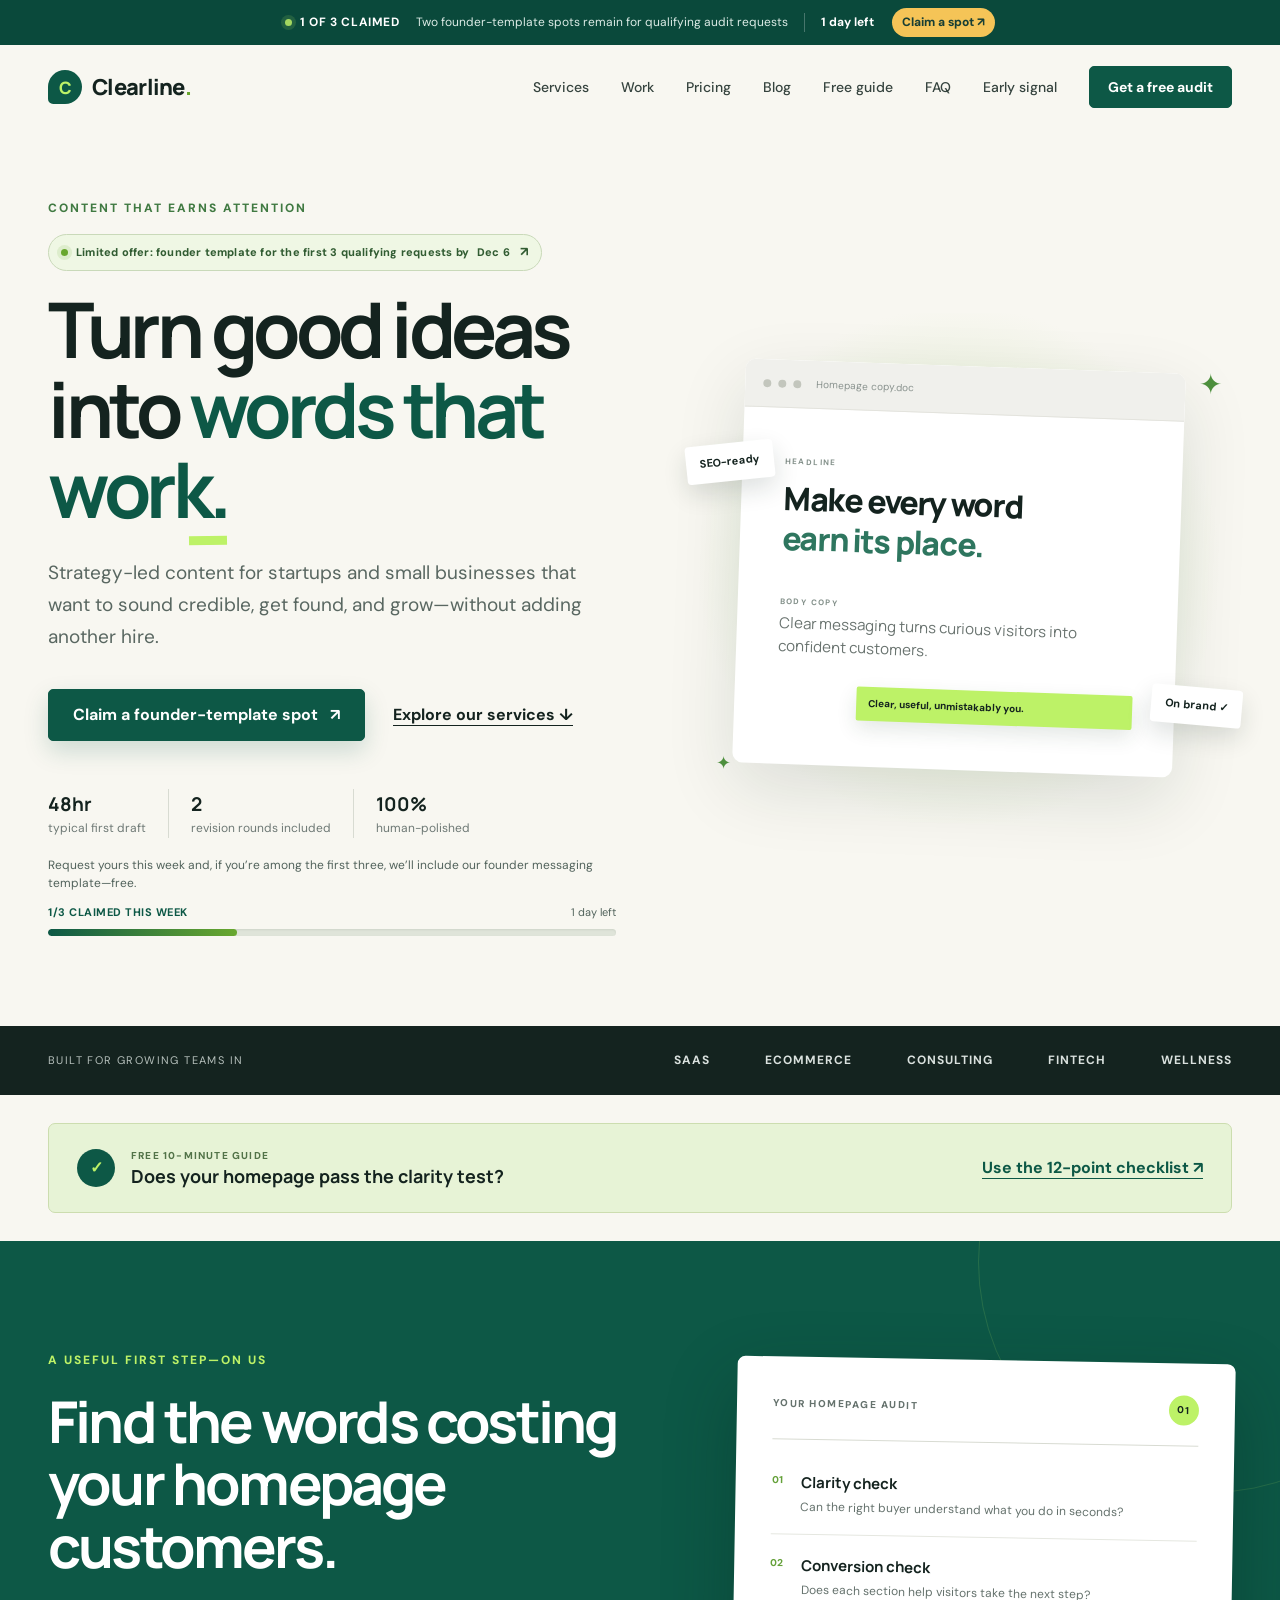
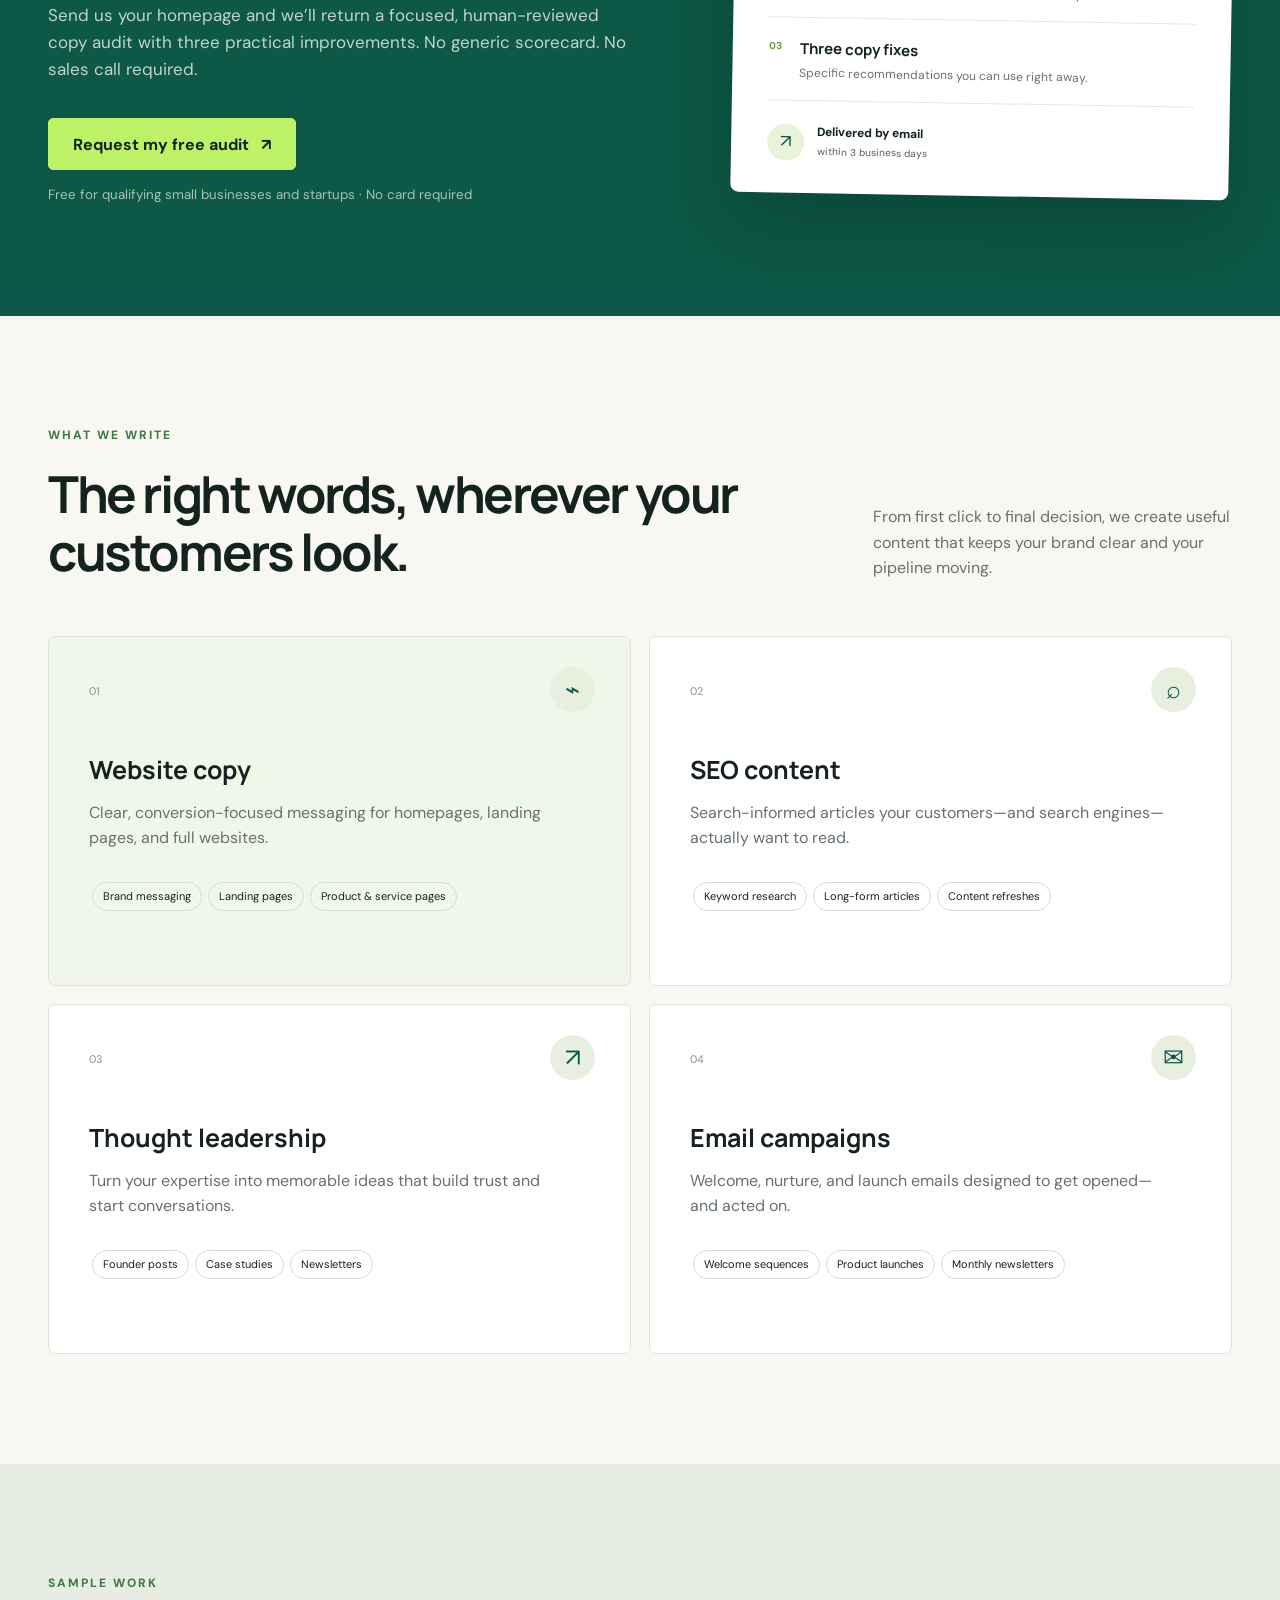
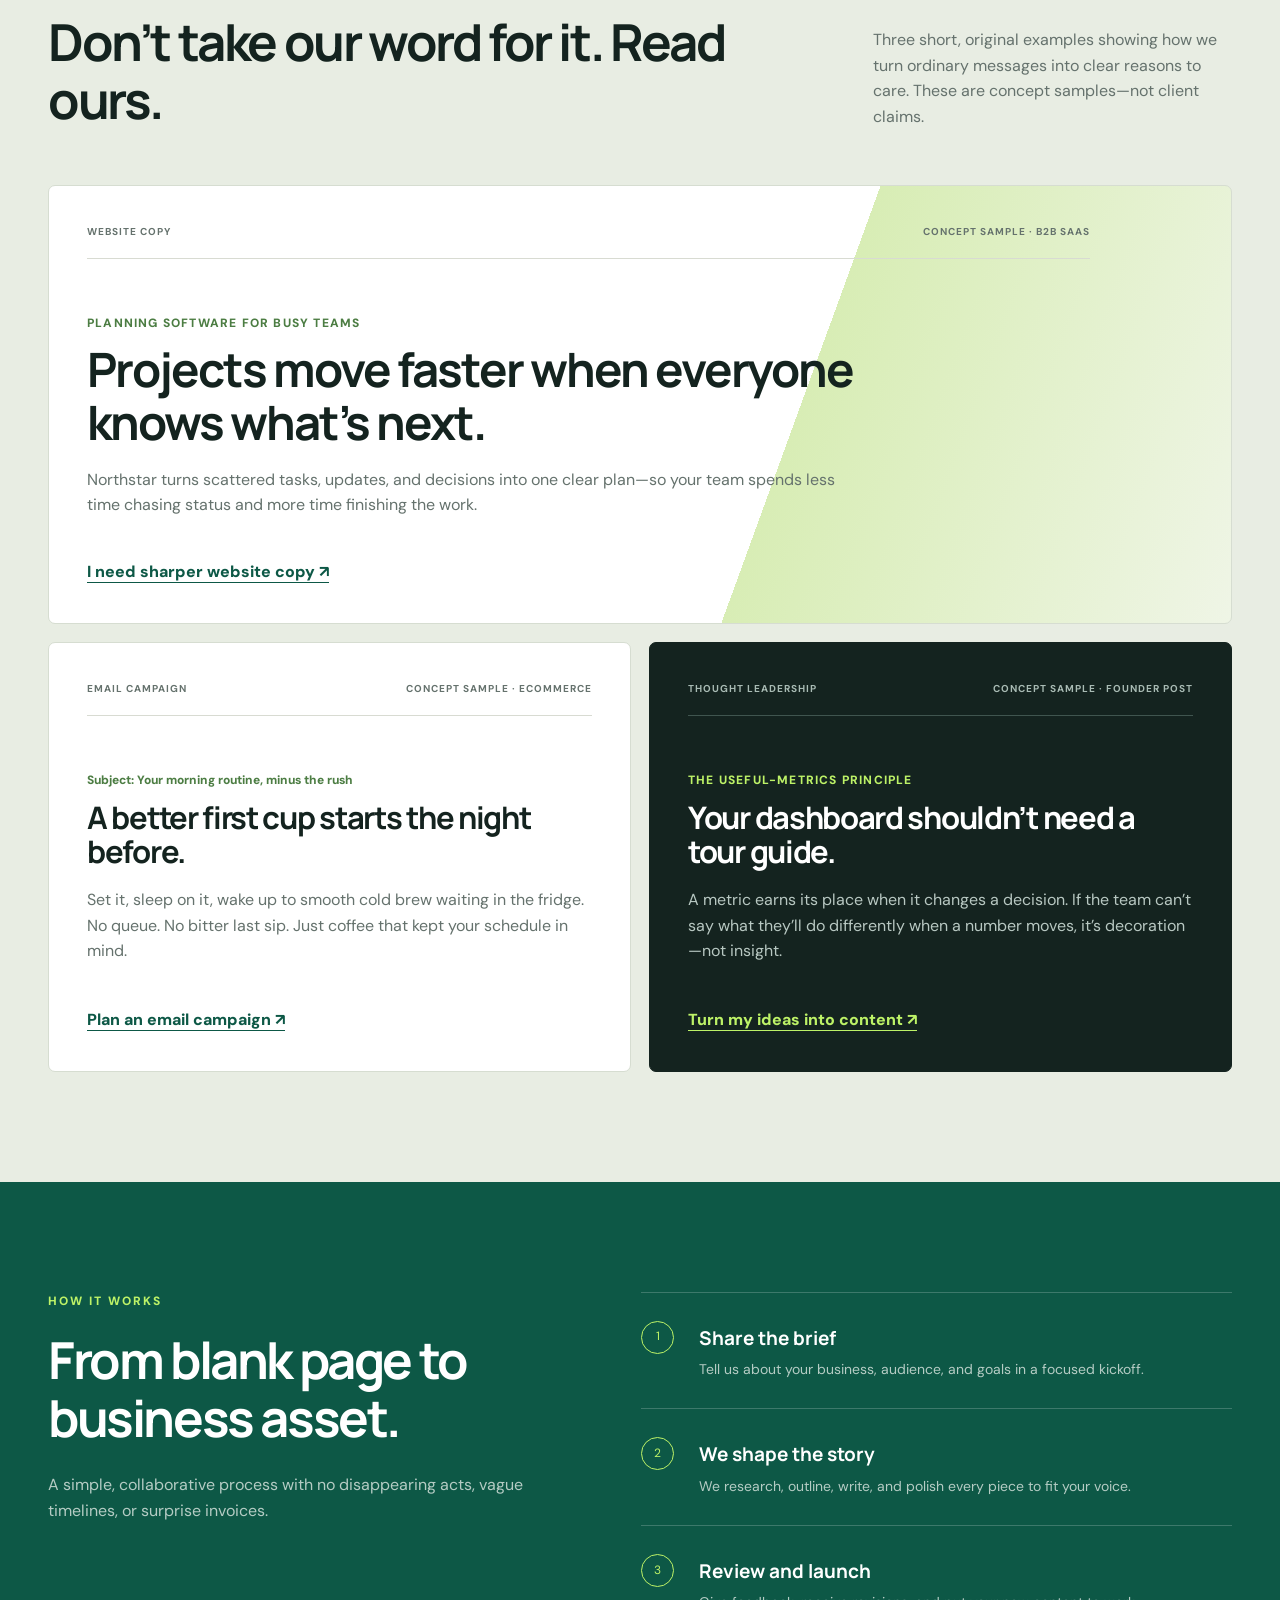
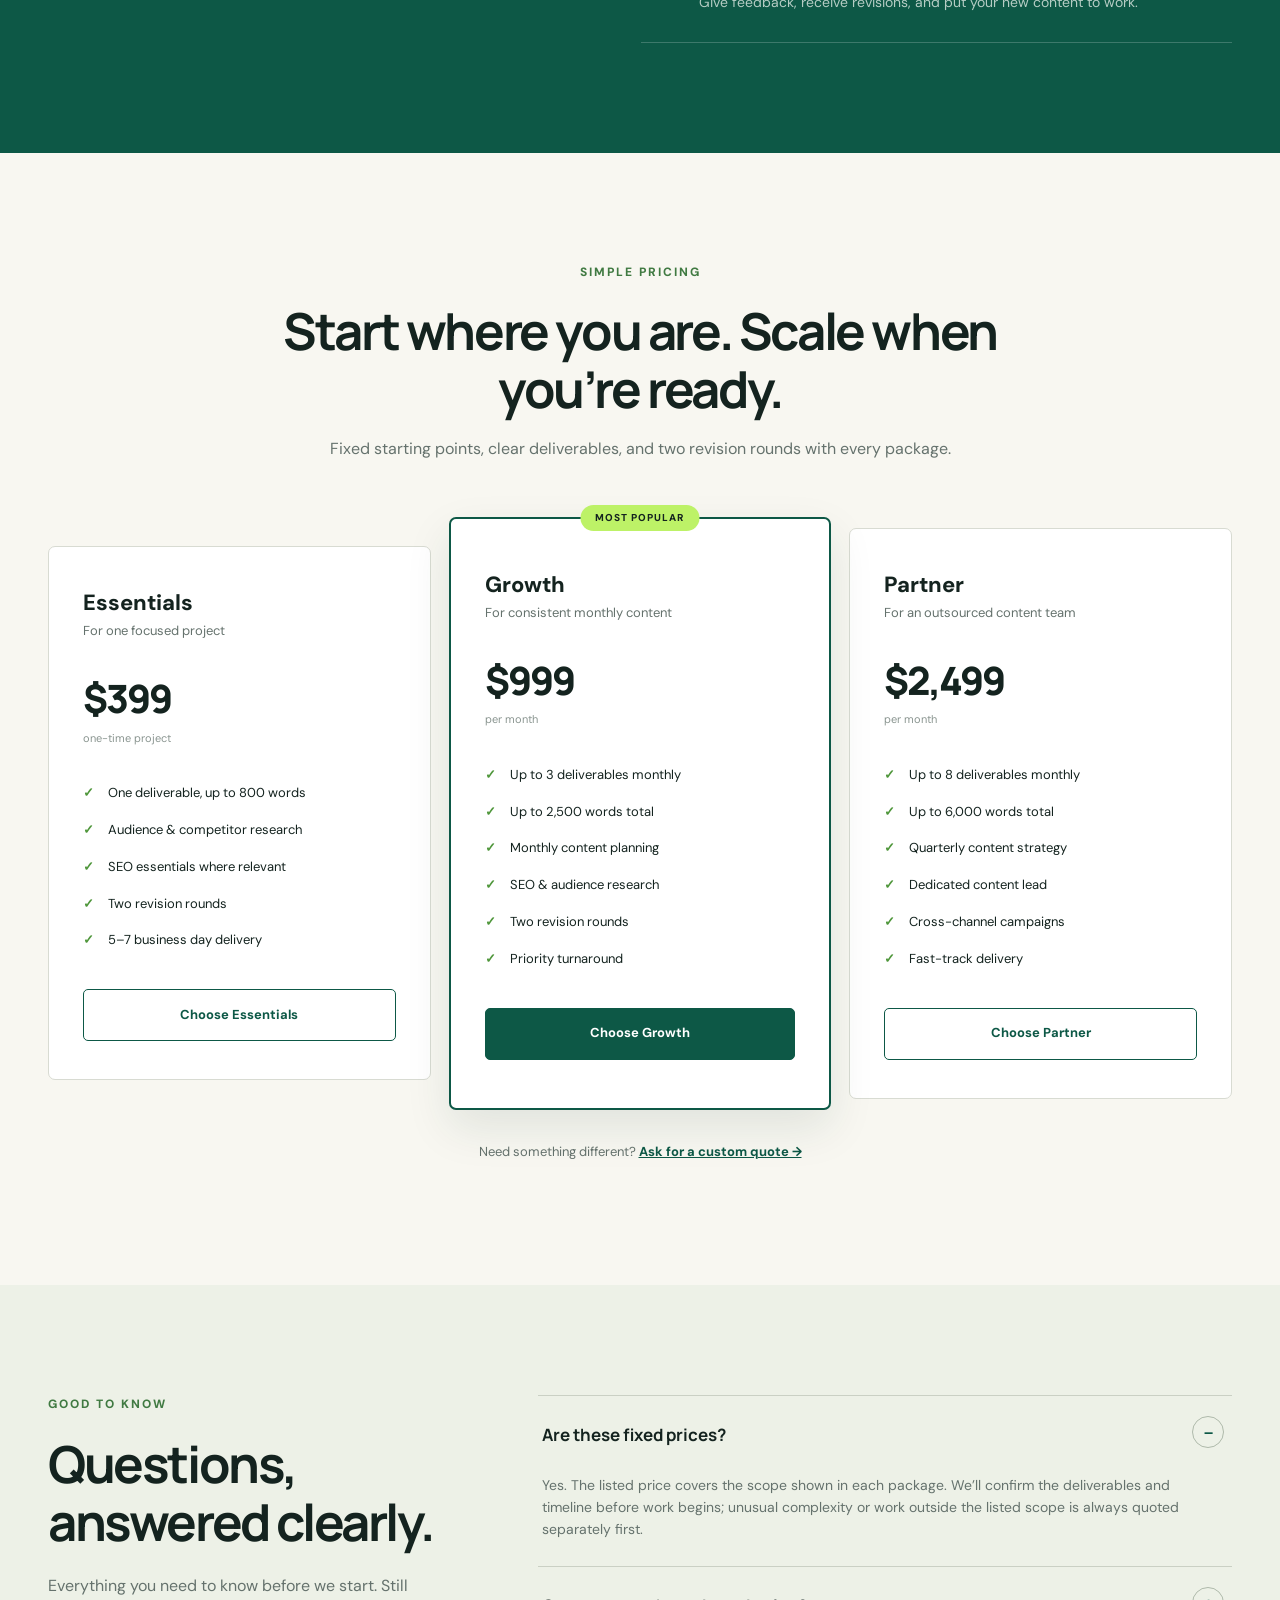
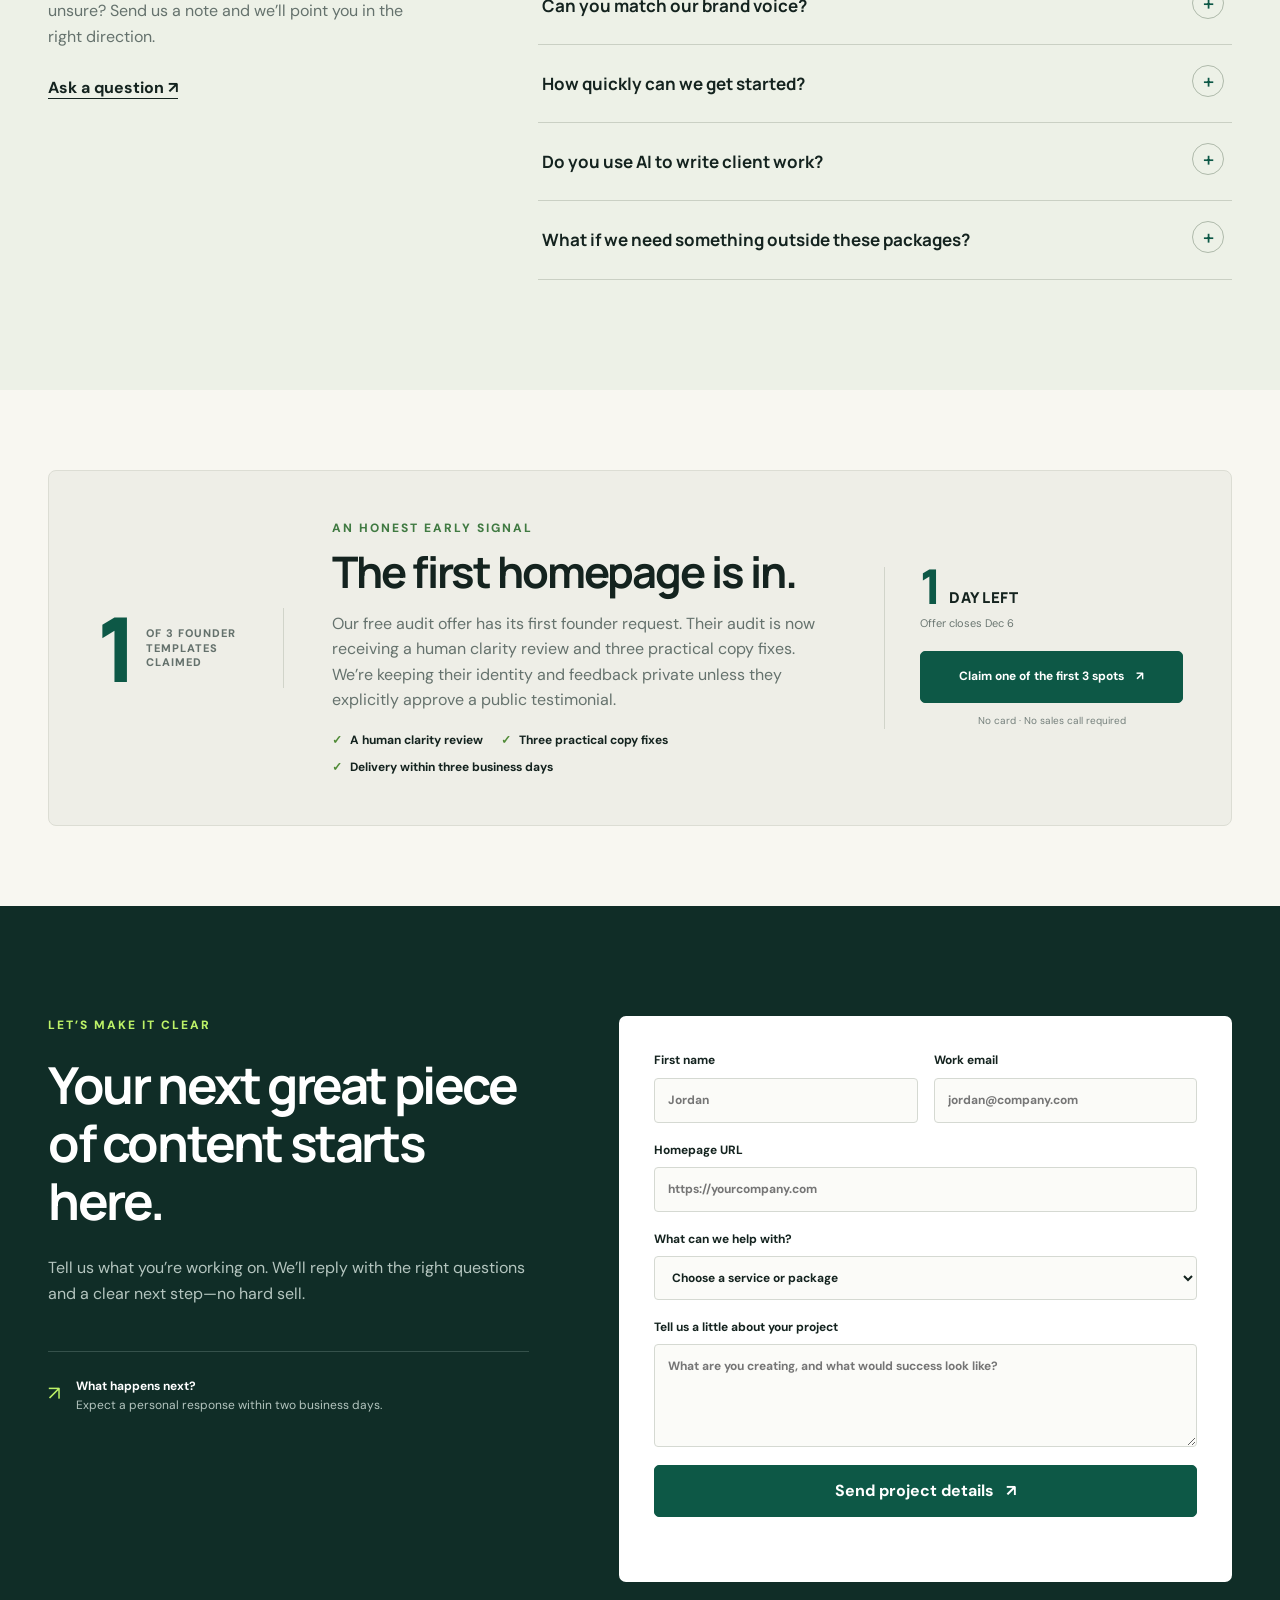
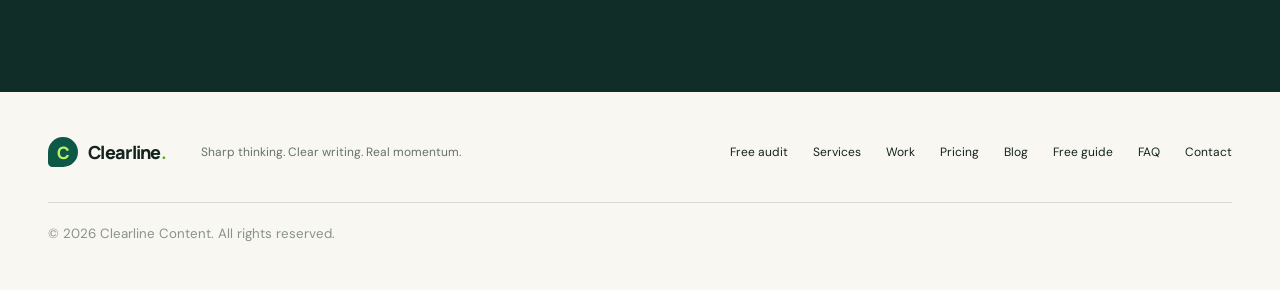
==== commit 069ba55e: "Promote verified audit offer urgency" ====
--- a/clearline/index.html
+++ b/clearline/index.html
@@ -57,6 +57,14 @@
 </head>
 <body data-analytics-page="homepage">
   <a class="skip-link" href="#main">Skip to content</a>
+  <aside class="offer-alert" aria-label="Limited founder template offer">
+    <a href="#contact" data-audit data-placement="offer_alert">
+      <span class="offer-alert-status"><span class="offer-alert-dot" aria-hidden="true"></span><strong>1 of 3 claimed</strong></span>
+      <span class="offer-alert-message">Two founder-template spots remain for qualifying audit requests</span>
+      <span class="offer-alert-deadline" data-offer-countdown>Offer ends Sunday</span>
+      <span class="offer-alert-action">Claim a spot <span aria-hidden="true">↗</span></span>
+    </a>
+  </aside>
   <header class="site-header">
     <a class="logo" href="#top" aria-label="Clearline Content home">
       <span class="logo-mark" aria-hidden="true">C</span>
@@ -294,10 +302,10 @@
           <input type="hidden" name="medium">
           <input type="hidden" name="campaign">
           <input type="hidden" name="referrer">
-          <div class="field-row"><label>First name<input name="firstName" autocomplete="given-name" required placeholder="Jordan"></label><label>Work email<input type="email" name="email" autocomplete="email" required placeholder="jordan@company.com"></label></div>
+          <div class="field-row"><label>First name <span class="field-optional" data-first-name-optional hidden>(optional)</span><input name="firstName" autocomplete="given-name" required placeholder="Jordan"></label><label>Work email<input type="email" name="email" autocomplete="email" required placeholder="jordan@company.com"></label></div>
           <label class="website-field" hidden>Homepage URL<input type="url" name="website" autocomplete="url" placeholder="https://yourcompany.com"></label>
           <label>What can we help with?<select name="service" required><option value="">Choose a service or package</option><optgroup label="Packages"><option>Essentials package</option><option>Growth package</option><option>Partner package</option></optgroup><optgroup label="Services"><option>Website copy</option><option>SEO content</option><option>Thought leadership</option><option>Email campaigns</option><option>Something else</option></optgroup></select></label>
-          <label>Tell us a little about your project<textarea name="message" required rows="4" placeholder="What are you creating, and what would success look like?"></textarea></label>
+          <label><span data-message-label>Tell us a little about your project</span> <span class="field-optional" data-message-optional hidden>(optional)</span><textarea name="message" required rows="4" placeholder="What are you creating, and what would success look like?"></textarea></label>
           <button class="button submit-button" type="submit">Send project details <span aria-hidden="true">↗</span></button>
           <p class="form-status" aria-live="polite"></p>
         </form>
--- a/clearline/styles.css
+++ b/clearline/styles.css
@@ -13,10 +13,13 @@
 .center-heading{text-align:center;max-width:780px;margin:0 auto 55px}.center-heading h2{margin:auto}.center-heading>p:last-child{color:var(--muted);margin:18px 0 0}.pricing-grid{display:grid;grid-template-columns:repeat(3,1fr);gap:18px;align-items:center}.price-card{background:white;border:1px solid var(--border);padding:38px 34px;border-radius:7px}.price-card.popular{border:2px solid var(--green);padding-top:48px;padding-bottom:48px;position:relative;box-shadow:0 18px 45px rgba(17,62,49,.1)}.popular-label{position:absolute;top:-14px;left:50%;transform:translateX(-50%);background:var(--mint);color:var(--ink);border-radius:20px;padding:5px 15px;font-size:10px;font-weight:800;text-transform:uppercase;letter-spacing:1px;white-space:nowrap}.plan-name{font-weight:800;font-size:22px;margin-bottom:1px}.plan-fit{color:var(--muted);font-size:13px}.price{font-size:39px;font-weight:800;letter-spacing:-2px;margin:25px 0 0}.price span{font:500 11px "DM Sans";letter-spacing:0;color:var(--muted)}.price-note{font-size:11px;color:#8a9590}.price-card li{font-size:13px;padding:8px 0 8px 25px;position:relative}.price-card li:before{content:"✓";position:absolute;left:0;color:#4e963a;font-weight:bold}.price-card .button{width:100%;margin-top:30px;font-size:13px}.pricing-footnote{text-align:center;margin-top:32px;color:var(--muted);font-size:13px}.pricing-footnote a{font-weight:bold;color:var(--green)}
 .early-signal{padding-top:80px;padding-bottom:80px}.signal-card{display:grid;grid-template-columns:.5fr 1.35fr .8fr;gap:48px;align-items:center;padding:48px;background:#eeeee7;border:1px solid #dcddd4;border-radius:8px}.signal-count{display:flex;align-items:center;gap:14px;padding-right:30px;border-right:1px solid #d1d4ca}.signal-count strong{font:800 clamp(64px,7vw,94px)/.9 "Manrope";letter-spacing:-6px;color:var(--green)}.signal-count span{font-size:11px;line-height:1.35;text-transform:uppercase;letter-spacing:1px;font-weight:800;color:#64716c}.signal-copy .eyebrow{margin-bottom:10px}.signal-copy h2{font-size:clamp(31px,3.4vw,44px);line-height:1.1;letter-spacing:-2px;margin-bottom:15px}.signal-copy>p:last-of-type{max-width:610px;margin-bottom:18px;color:var(--muted)}.signal-copy ul{display:flex;flex-wrap:wrap;gap:8px 18px;margin:0;padding:0;list-style:none;font-size:12px;font-weight:700}.signal-copy li span{margin-right:5px;color:#4f8a36}.signal-action{padding-left:35px;border-left:1px solid #d1d4ca}.signal-action .signal-deadline{display:grid;grid-template-columns:auto 1fr;align-items:end;column-gap:10px;margin:0 0 18px;color:var(--ink)}.signal-deadline>span{font:800 48px/.8 "Manrope";letter-spacing:-3px;color:var(--green)}.signal-deadline>b{font:800 15px/1 "Manrope";text-transform:uppercase;letter-spacing:.5px}.signal-deadline>small{grid-column:1/-1;margin-top:10px;color:#6b7772;font-size:11px}.signal-action .button{width:100%;font-size:12px;padding-left:14px;padding-right:14px}.signal-action>small{display:block;margin-top:10px;text-align:center;color:#75807c;font-size:10px}
 .contact-section{background:#102d27;color:white}.contact-wrap{display:grid;grid-template-columns:.88fr 1.12fr;gap:90px}.contact-copy>p:nth-of-type(2){color:#b4c5bf;max-width:500px;margin-top:25px}.contact-note{display:flex;gap:15px;align-items:flex-start;border-top:1px solid #35514b;margin-top:45px;padding-top:25px;color:#b4c5bf;font-size:12px}.contact-note span{color:var(--mint);font-size:20px}.contact-note b{color:white}.contact-wrap form{background:white;color:var(--ink);border-radius:7px;padding:35px}.field-row{display:grid;grid-template-columns:1fr 1fr;gap:16px}label{display:block;font-size:12px;font-weight:700;margin-bottom:18px}input,select,textarea{display:block;width:100%;border:1px solid #d5d9d2;background:#fbfbf8;border-radius:4px;padding:12px 13px;margin-top:7px;color:var(--ink);outline:none}input:focus,select:focus,textarea:focus{border-color:#5f927f;box-shadow:0 0 0 3px rgba(13,88,70,.1)}textarea{resize:vertical}.submit-button{width:100%}.form-status{font-size:12px;margin:12px 0 0;text-align:center;color:var(--green);min-height:18px}
+.field-optional{color:#6f7b76;font-weight:500}
 footer{max-width:1240px;margin:auto;padding:45px 28px;display:grid;grid-template-columns:auto 1fr auto;align-items:center;gap:35px}.footer-logo{font-size:18px}.footer-logo .logo-mark{width:30px;height:30px}footer>p{font-size:12px;color:var(--muted);margin:0}footer>div{display:flex;gap:25px}footer>div a{font-size:12px;text-decoration:none}footer small{grid-column:1/-1;border-top:1px solid var(--border);padding-top:20px;color:#89928e}
 @media(max-width:850px){.site-header nav{display:none;position:absolute;top:75px;left:20px;right:20px;padding:25px;background:white;box-shadow:var(--shadow);z-index:20;flex-direction:column;align-items:stretch}.site-header nav.open{display:flex}.menu-button{display:block}.hero{grid-template-columns:1fr;padding-top:45px}.hero-visual{height:450px}.logos{justify-content:center}.logos p{display:none}.logos div{gap:25px;flex-wrap:wrap;justify-content:center}.audit-wrap,.section-heading,.process,.contact-wrap{grid-template-columns:1fr;gap:50px}.audit-card{max-width:600px;transform:none}.work-card-wide{background:white}.pricing-grid{grid-template-columns:1fr;max-width:520px;margin:auto}.price-card.popular{padding-top:40px;padding-bottom:40px}.signal-card{grid-template-columns:1fr 1fr}.signal-count{grid-column:1/-1;padding:0 0 28px;border-right:0;border-bottom:1px solid #d1d4ca}.contact-copy{max-width:650px}.section{padding-top:80px;padding-bottom:80px}}
 @media(max-width:580px){.site-header{height:72px;padding:0 20px}.hero{padding:45px 20px 65px}.hero h1{font-size:47px;letter-spacing:-3px}.hero-actions{align-items:flex-start;flex-direction:column}.hero-proof{flex-wrap:wrap;row-gap:18px}.hero-proof span{width:50%}.hero-proof span:nth-child(3){border:0;padding-left:0}.hero-visual{height:375px}.editor-card{width:90%}.editor-body{padding:28px}.draft-line.big{font-size:25px}.orbit-one{left:-3px}.orbit-two{right:-3px}.guide-strip{margin:18px 20px;padding:20px;align-items:flex-start;flex-direction:column}.audit-copy h2{letter-spacing:-2px}.audit-card{padding:25px 22px}.section{padding:70px 20px}.section-heading{margin-bottom:35px}.service-grid,.work-grid{grid-template-columns:1fr}.work-card-wide{grid-column:auto}.work-card{min-height:410px;padding:28px}.work-meta{flex-direction:column;gap:5px}.sample-kicker,.sample-subject{margin-top:38px}.service-card{padding:30px;min-height:auto}.service-card h3{margin-top:35px}.signal-card{grid-template-columns:1fr;gap:28px;padding:30px 24px}.signal-count{padding-bottom:24px}.signal-action{padding:28px 0 0;border-left:0;border-top:1px solid #d1d4ca}.field-row{grid-template-columns:1fr}.contact-wrap form{padding:24px 20px}.contact-section .section{padding-left:16px;padding-right:16px}footer{grid-template-columns:1fr;text-align:center;justify-items:center}footer>div{flex-wrap:wrap;justify-content:center}footer small{grid-column:auto;width:100%}}
 .faq-section{background:#edf1e7}.faq-wrap{display:grid;grid-template-columns:.72fr 1.28fr;gap:100px;align-items:start}.faq-intro{position:sticky;top:40px}.faq-intro h2{font-size:clamp(34px,4vw,51px);letter-spacing:-2.4px;line-height:1.14;margin-bottom:22px}.faq-intro>p:nth-of-type(2){color:var(--muted);margin-bottom:25px}.faq-list{border-top:1px solid #cad0c4}.faq-list details{border-bottom:1px solid #cad0c4;padding:0 4px}.faq-list summary{position:relative;cursor:pointer;list-style:none;padding:25px 48px 25px 0;font-family:"Manrope";font-size:17px;font-weight:700}.faq-list summary::-webkit-details-marker{display:none}.faq-list summary:after{content:"+";position:absolute;right:4px;top:20px;width:30px;height:30px;display:grid;place-items:center;border:1px solid #aeb9aa;border-radius:50%;font:500 20px "DM Sans";color:var(--green)}.faq-list details[open] summary:after{content:"−"}.faq-list details p{max-width:690px;padding:0 48px 25px 0;margin:0;color:var(--muted);font-size:14px}.faq-list summary:focus-visible{outline:2px solid var(--green);outline-offset:4px}
 @media(max-width:850px){.faq-wrap{grid-template-columns:1fr;gap:35px}.faq-intro{position:static}}
 @media(prefers-reduced-motion:reduce){html{scroll-behavior:auto}.button,.availability-badge{transition:none}}
-.availability-badge{width:max-content;max-width:100%;display:flex;align-items:center;gap:8px;margin:-4px 0 18px;padding:7px 12px;border:1px solid #c9d9b9;border-radius:999px;background:#eff7e4;color:#315c32;font-size:11px;font-weight:800;letter-spacing:.2px;text-decoration:none;transition:background .2s,border-color .2s,transform .2s}.availability-badge>span:first-child{width:7px;height:7px;flex:0 0 7px;border-radius:50%;background:#68a72d;box-shadow:0 0 0 4px rgba(104,167,45,.13)}.availability-badge:hover{background:#e4f2d2;border-color:#aac78d;transform:translateY(-1px)}.availability-badge:focus-visible{outline:2px solid var(--green);outline-offset:3px}.availability-arrow{margin-left:2px;font-size:13px}.hero-audit-button{box-shadow:0 10px 24px rgba(13,88,70,.18)}.hero-offer-note{max-width:570px;margin:18px 0 0;color:#52635c;font-size:12px;line-height:1.5}.hero-offer-progress{max-width:570px;margin-top:12px}.offer-progress-copy{display:flex;justify-content:space-between;gap:20px;margin-bottom:7px;color:#52635c;font-size:11px}.offer-progress-copy strong{color:var(--green);text-transform:uppercase;letter-spacing:.5px}.offer-progress-track{height:7px;overflow:hidden;border-radius:999px;background:#dfe4d9;box-shadow:inset 0 1px 2px rgba(20,35,31,.08)}.offer-progress-track span{display:block;width:33.333%;height:100%;border-radius:inherit;background:linear-gradient(90deg,var(--green),#69a82f)}
+.offer-alert{position:relative;z-index:12;background:#0a493b;color:#fff}.offer-alert>a{min-height:42px;max-width:1180px;margin:0 auto;padding:8px 28px;display:flex;align-items:center;justify-content:center;gap:16px;color:inherit;text-decoration:none;font-size:12px}.offer-alert-status{display:flex;align-items:center;gap:8px;white-space:nowrap;text-transform:uppercase;letter-spacing:.6px}.offer-alert-dot{width:7px;height:7px;border-radius:50%;background:#a4d760;box-shadow:0 0 0 4px rgba(164,215,96,.16)}.offer-alert-message{color:#dcebe6}.offer-alert-deadline{padding-left:16px;border-left:1px solid rgba(255,255,255,.25);font-weight:700;white-space:nowrap}.offer-alert-action{margin-left:2px;padding:5px 10px;border-radius:999px;background:#f5c457;color:#173e34;font-weight:800;white-space:nowrap}.offer-alert>a:hover .offer-alert-action{background:#ffd879}.offer-alert>a:focus-visible{outline:3px solid #f5c457;outline-offset:-3px}.availability-badge{width:max-content;max-width:100%;display:flex;align-items:center;gap:8px;margin:-4px 0 18px;padding:7px 12px;border:1px solid #c9d9b9;border-radius:999px;background:#eff7e4;color:#315c32;font-size:11px;font-weight:800;letter-spacing:.2px;text-decoration:none;transition:background .2s,border-color .2s,transform .2s}.availability-badge>span:first-child{width:7px;height:7px;flex:0 0 7px;border-radius:50%;background:#68a72d;box-shadow:0 0 0 4px rgba(104,167,45,.13)}.availability-badge:hover{background:#e4f2d2;border-color:#aac78d;transform:translateY(-1px)}.availability-badge:focus-visible{outline:2px solid var(--green);outline-offset:3px}.availability-arrow{margin-left:2px;font-size:13px}.hero-audit-button{box-shadow:0 10px 24px rgba(13,88,70,.18)}.hero-offer-note{max-width:570px;margin:18px 0 0;color:#52635c;font-size:12px;line-height:1.5}.hero-offer-progress{max-width:570px;margin-top:12px}.offer-progress-copy{display:flex;justify-content:space-between;gap:20px;margin-bottom:7px;color:#52635c;font-size:11px}.offer-progress-copy strong{color:var(--green);text-transform:uppercase;letter-spacing:.5px}.offer-progress-track{height:7px;overflow:hidden;border-radius:999px;background:#dfe4d9;box-shadow:inset 0 1px 2px rgba(20,35,31,.08)}.offer-progress-track span{display:block;width:33.333%;height:100%;border-radius:inherit;background:linear-gradient(90deg,var(--green),#69a82f)}
+@media(max-width:760px){.offer-alert>a{padding:8px 18px;gap:10px;justify-content:space-between}.offer-alert-message{display:none}.offer-alert-deadline{padding-left:10px}.offer-alert-action{font-size:11px}}
+@media(max-width:430px){.offer-alert>a{padding:8px 14px}.offer-alert-status{font-size:10px}.offer-alert-deadline{border:0;padding:0;font-size:10px}.offer-alert-action{padding:5px 8px}.offer-alert-action>span{display:none}}
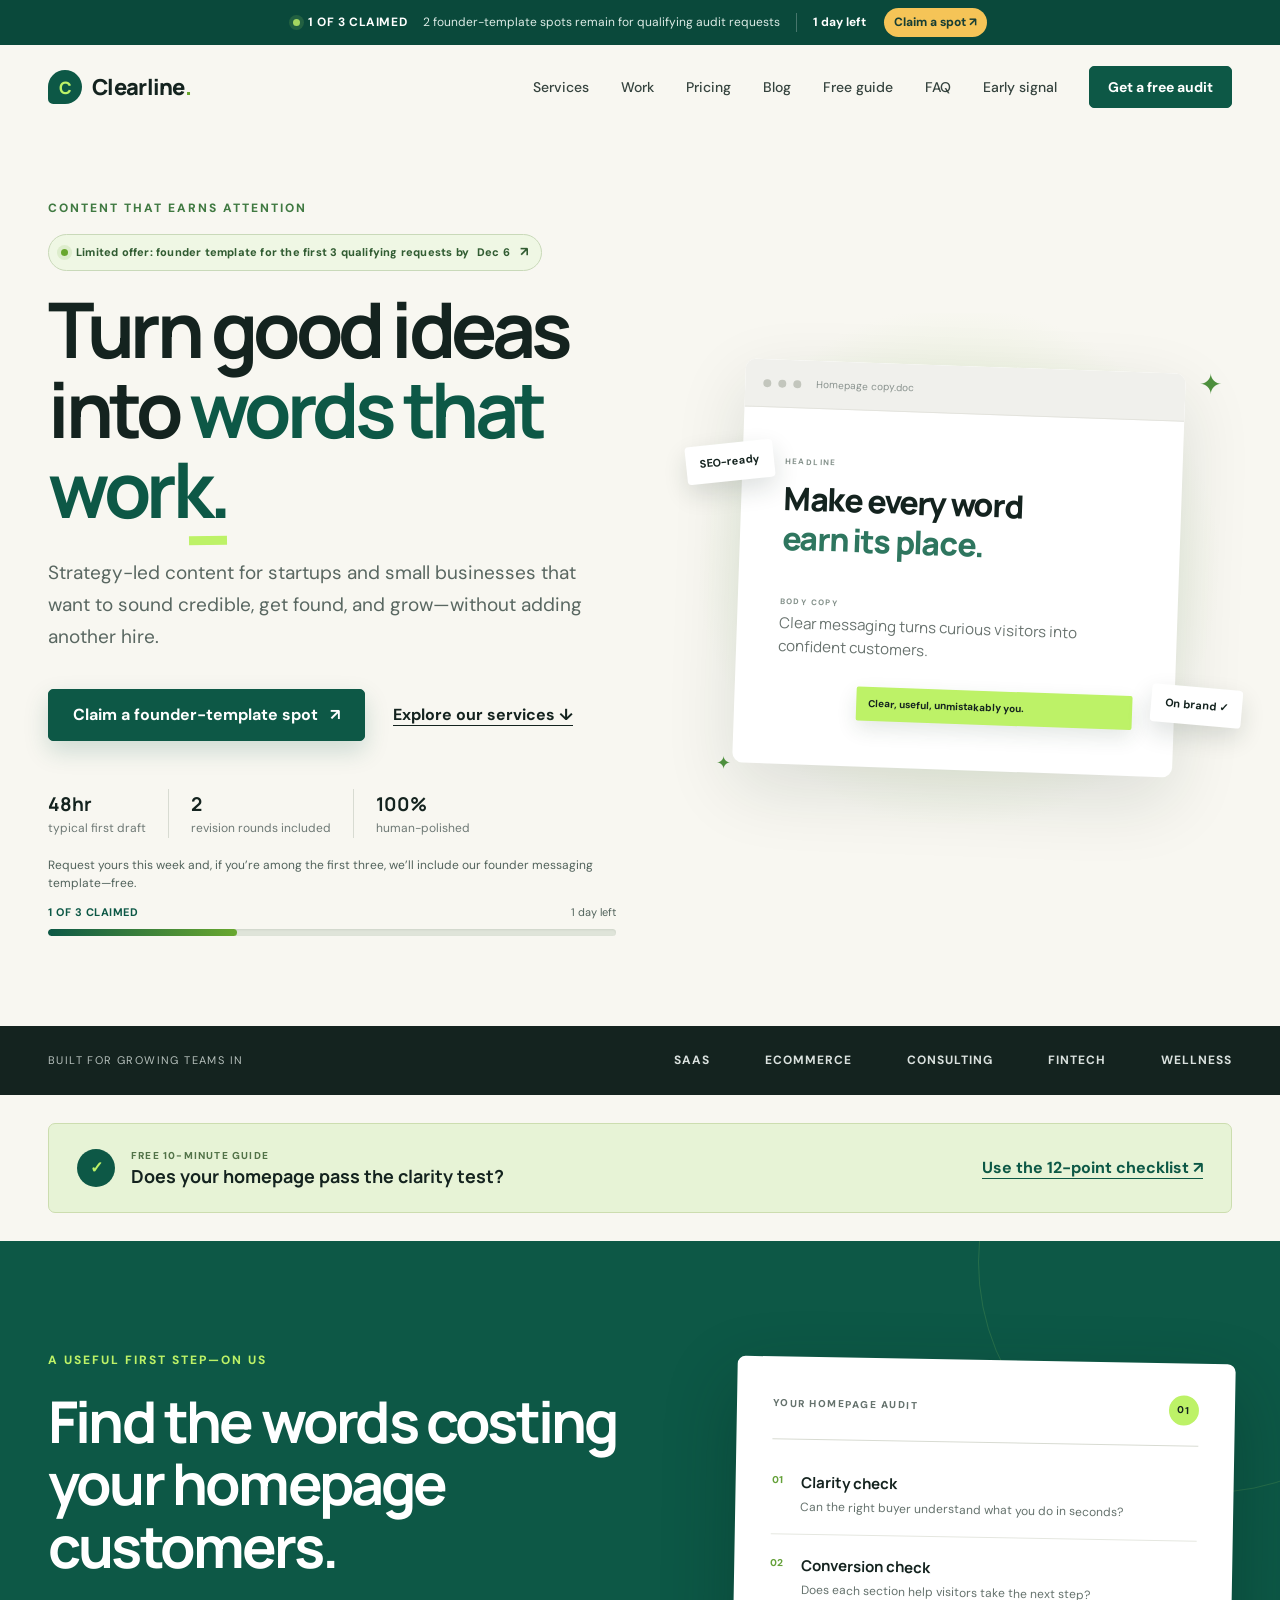
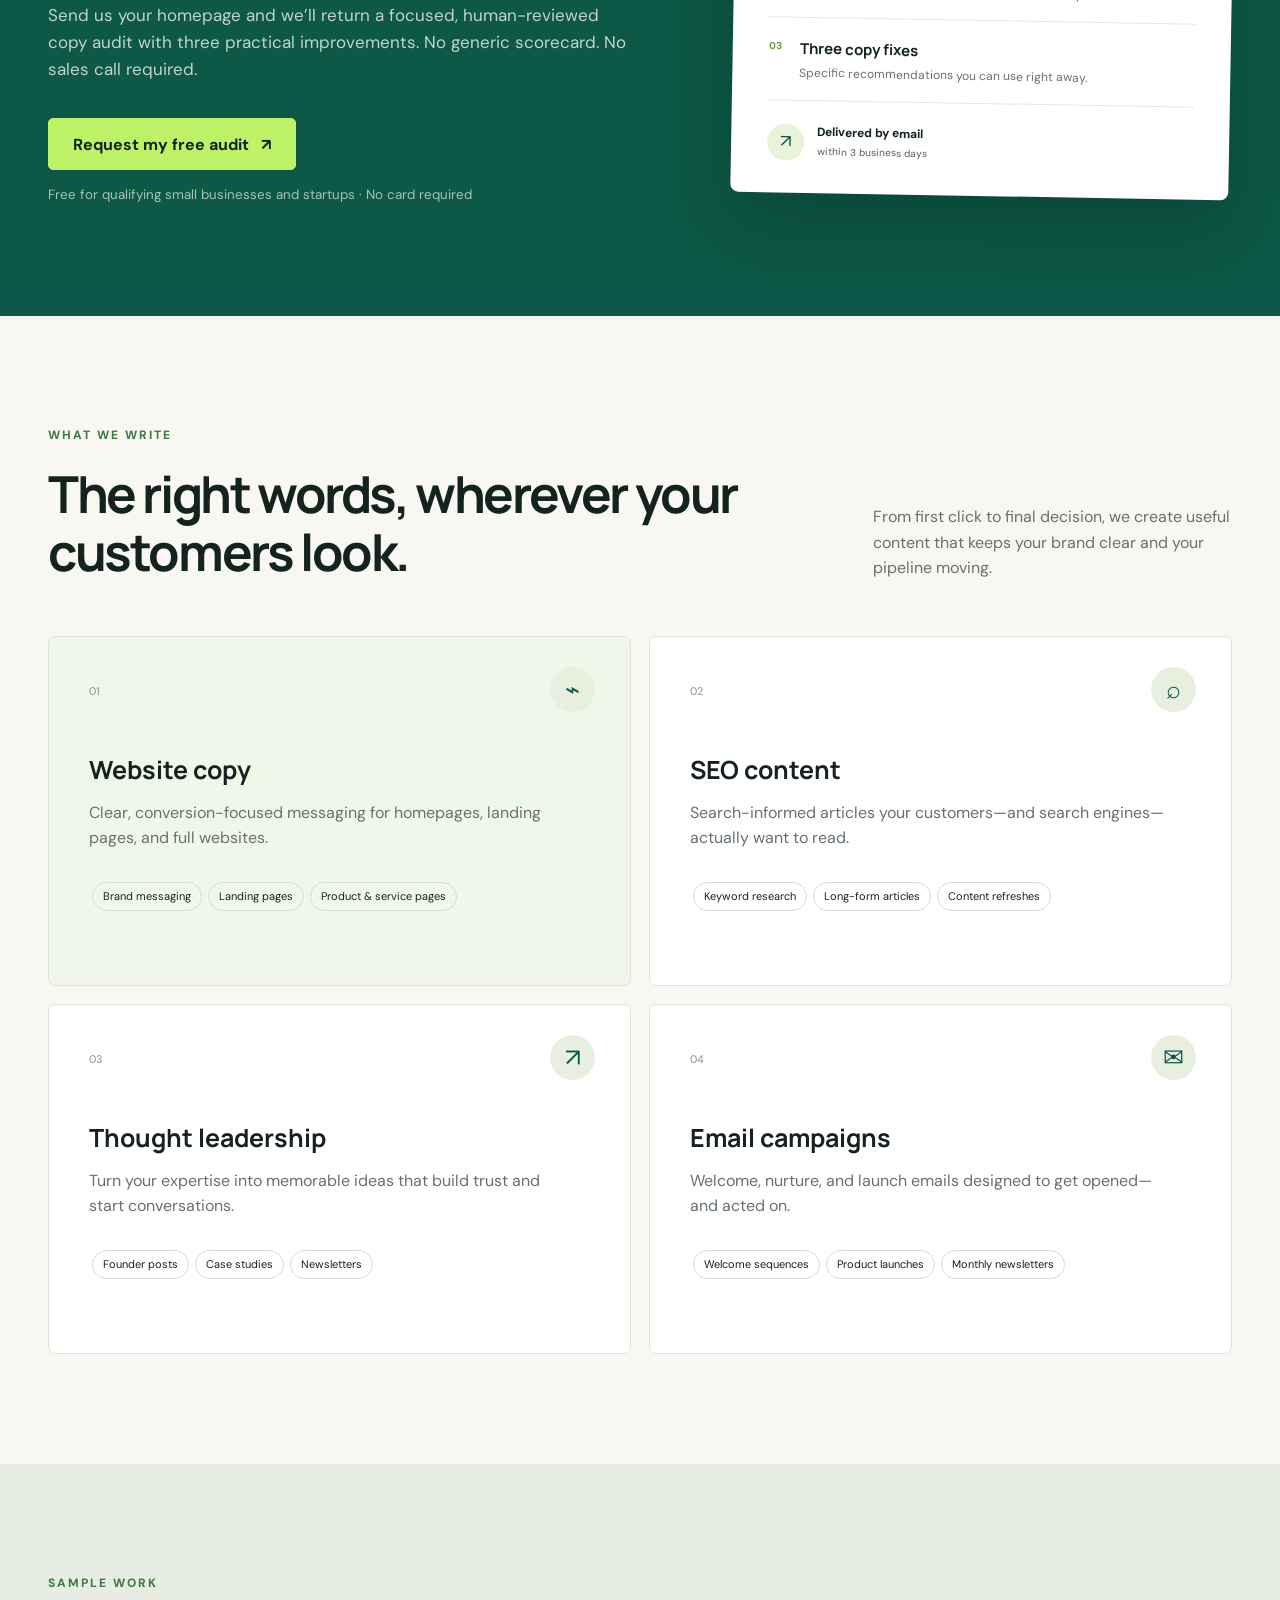
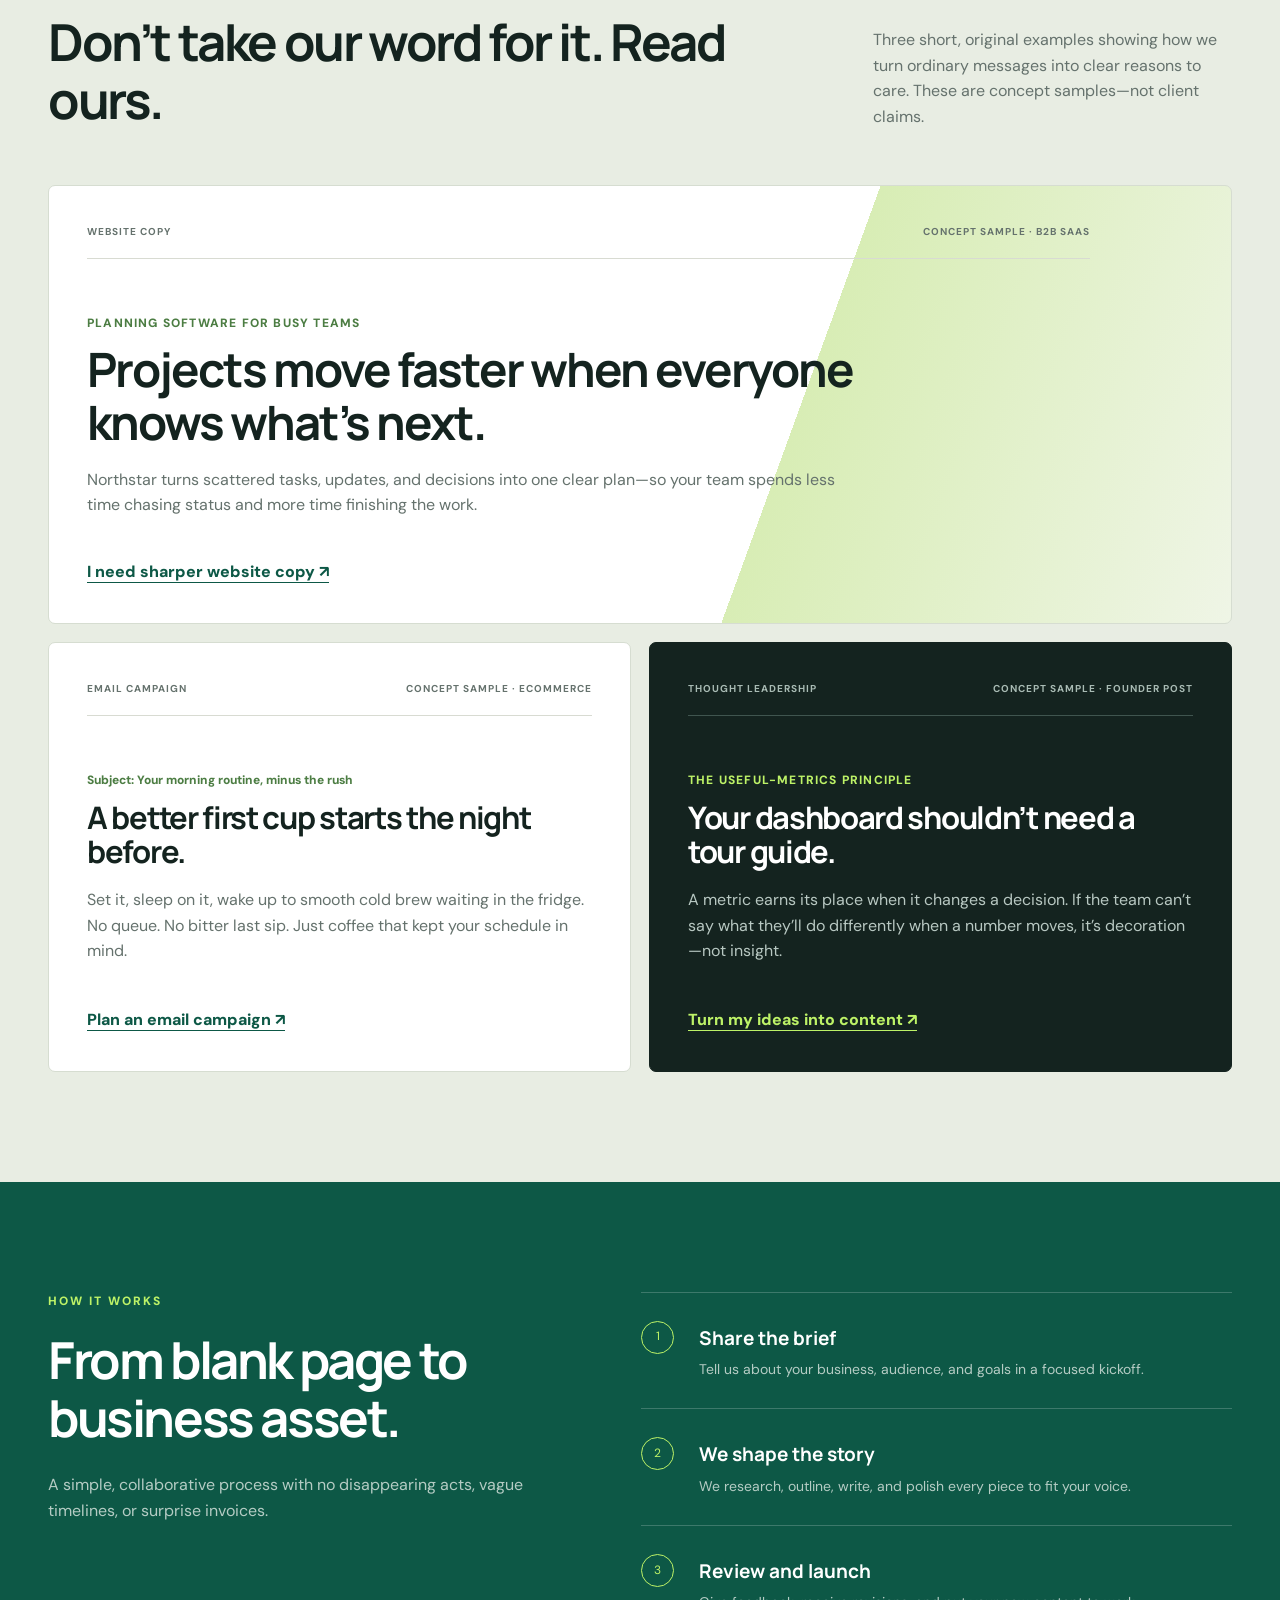
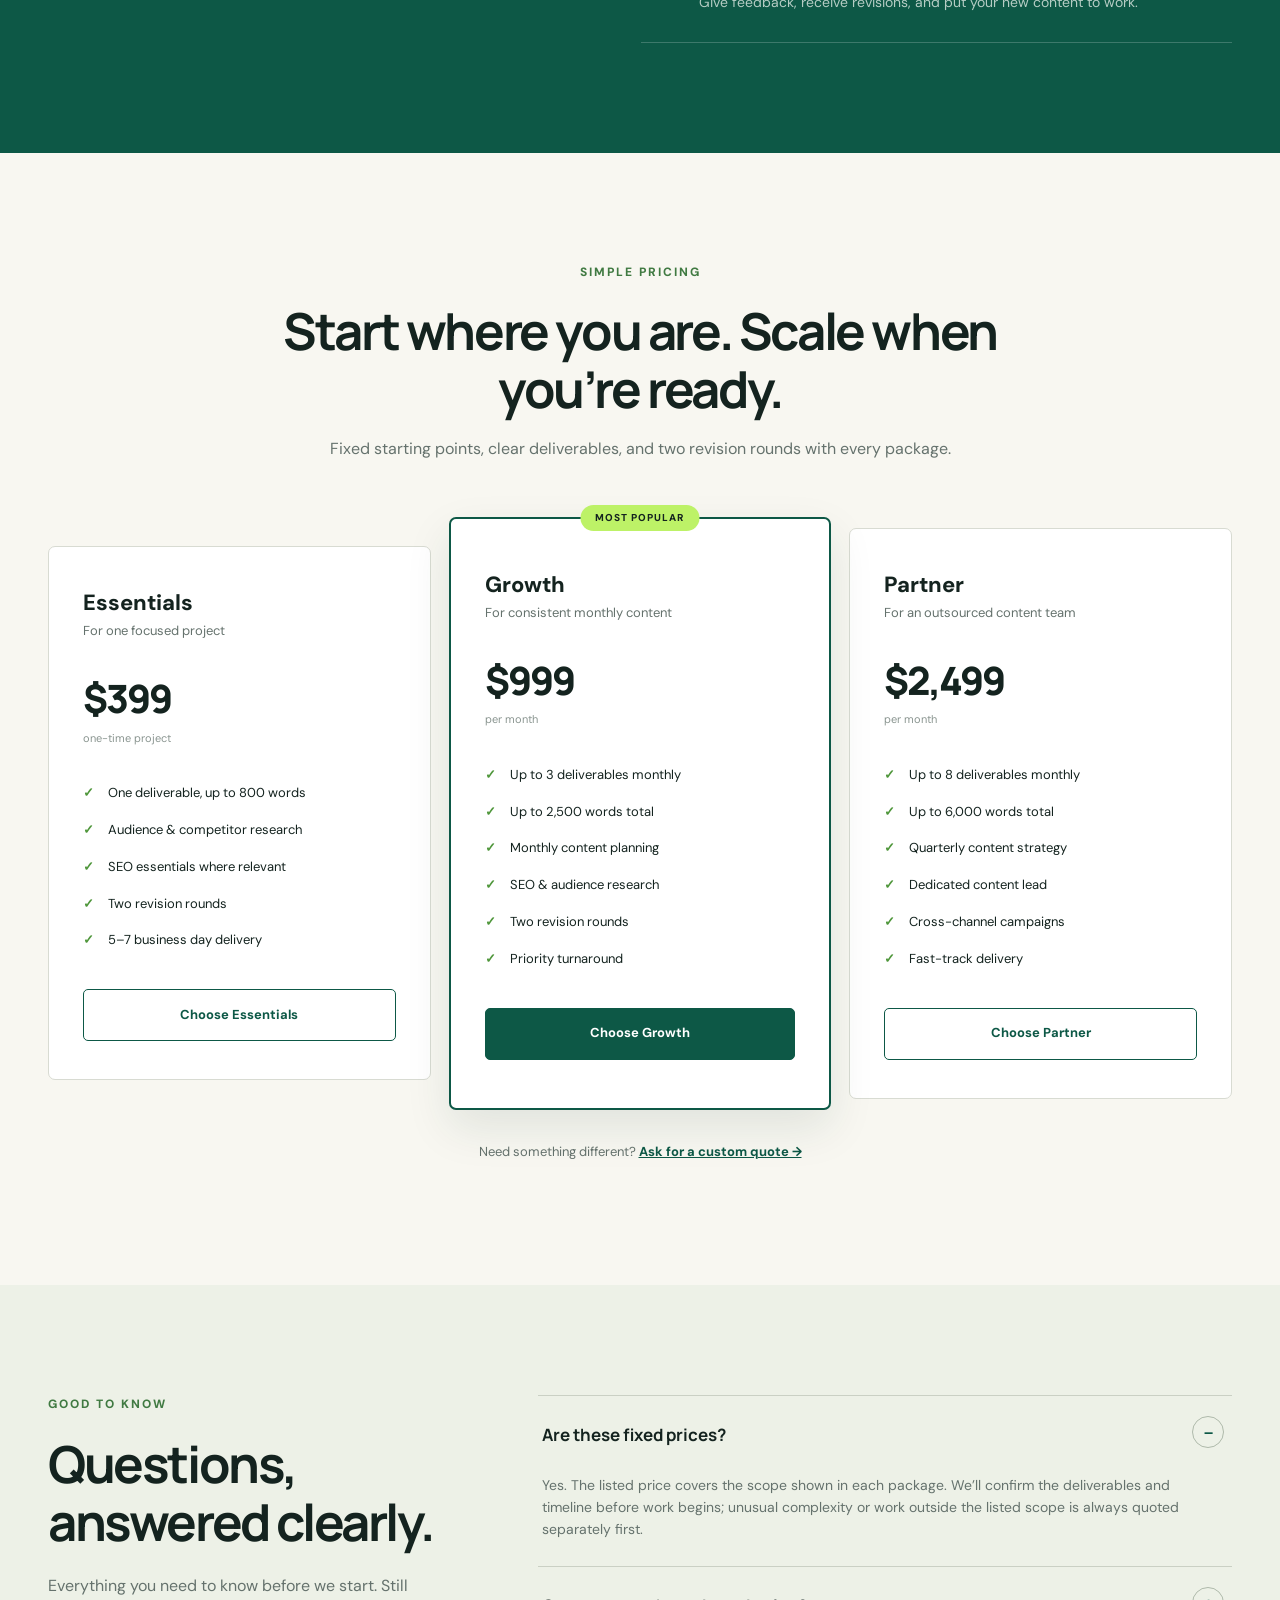
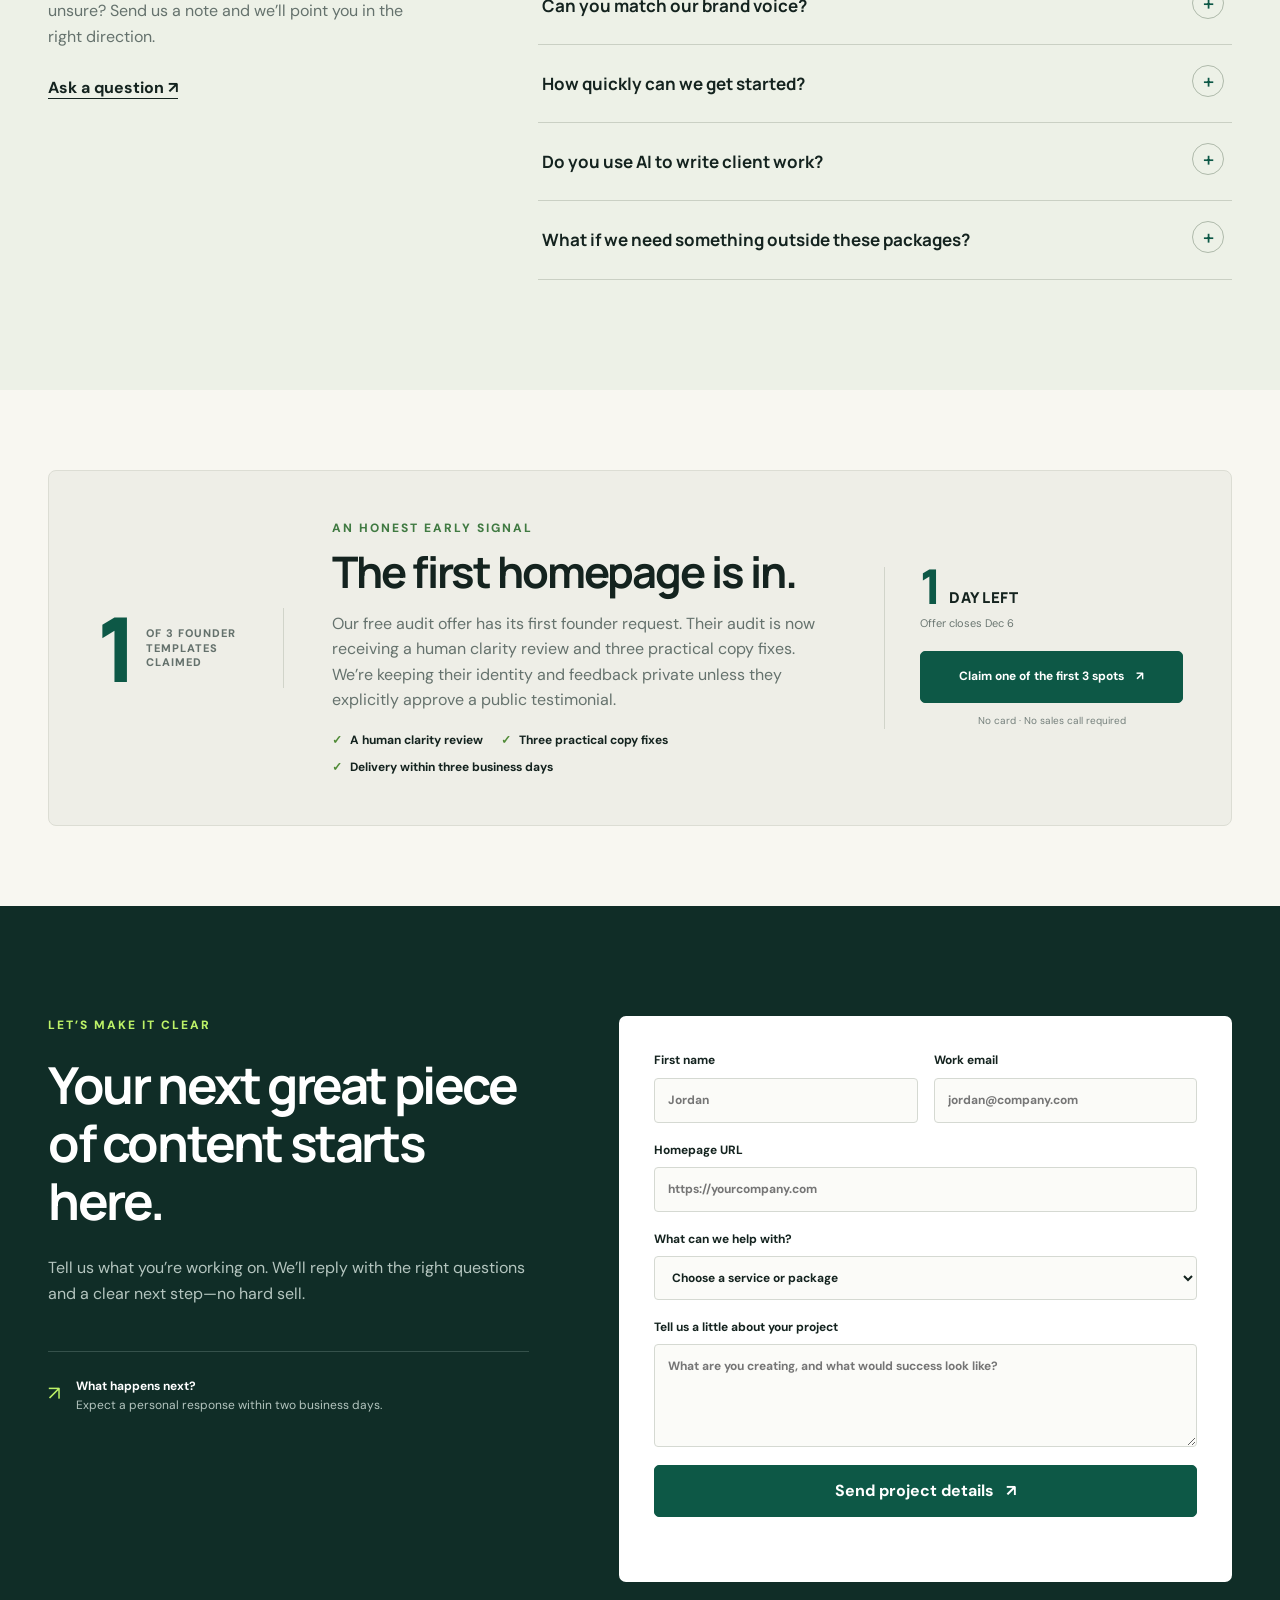
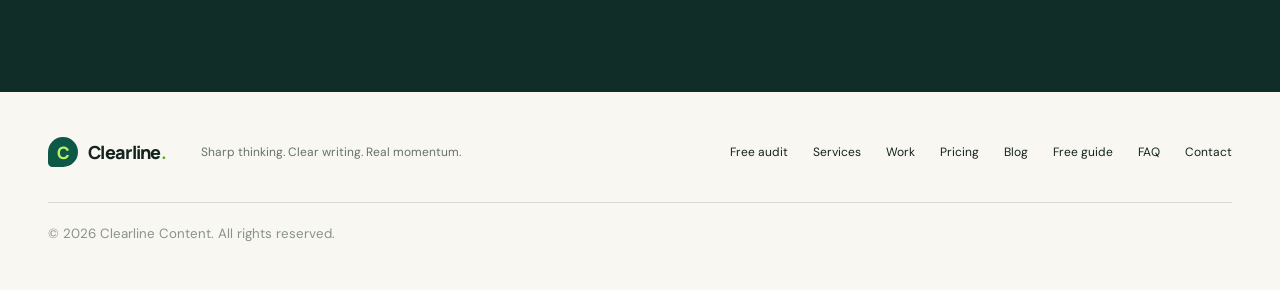
==== commit 502dabc4: "Centralize Clearline offer availability" ====
--- a/clearline/index.html
+++ b/clearline/index.html
@@ -59,8 +59,8 @@
   <a class="skip-link" href="#main">Skip to content</a>
   <aside class="offer-alert" aria-label="Limited founder template offer">
     <a href="#contact" data-audit data-placement="offer_alert">
-      <span class="offer-alert-status"><span class="offer-alert-dot" aria-hidden="true"></span><strong>1 of 3 claimed</strong></span>
-      <span class="offer-alert-message">Two founder-template spots remain for qualifying audit requests</span>
+      <span class="offer-alert-status"><span class="offer-alert-dot" aria-hidden="true"></span><strong data-offer-claimed-count>1 of 3 claimed</strong></span>
+      <span class="offer-alert-message" data-offer-remaining-count>Two founder-template spots remain for qualifying audit requests</span>
       <span class="offer-alert-deadline" data-offer-countdown>Offer ends Sunday</span>
       <span class="offer-alert-action">Claim a spot <span aria-hidden="true">↗</span></span>
     </a>
@@ -101,8 +101,8 @@
         </div>
         <p class="hero-offer-note">Request yours this week and, if you’re among the first three, we’ll include our founder messaging template—free.</p>
         <div class="hero-offer-progress" aria-label="One of three founder template spots claimed this week">
-          <div class="offer-progress-copy"><strong>1/3 claimed this week</strong><span data-offer-countdown>Offer ends Sunday</span></div>
-          <div class="offer-progress-track" role="progressbar" aria-label="Founder template spots claimed" aria-valuemin="0" aria-valuemax="3" aria-valuenow="1"><span></span></div>
+          <div class="offer-progress-copy"><strong data-offer-claimed-count>1 of 3 claimed</strong><span data-offer-countdown>Offer ends Sunday</span></div>
+          <div class="offer-progress-track" role="progressbar" aria-label="Founder template spots claimed" aria-valuemin="0" aria-valuemax="3" aria-valuenow="1" data-offer-progress><span></span></div>
         </div>
       </div>
       <div class="hero-visual" aria-hidden="true">
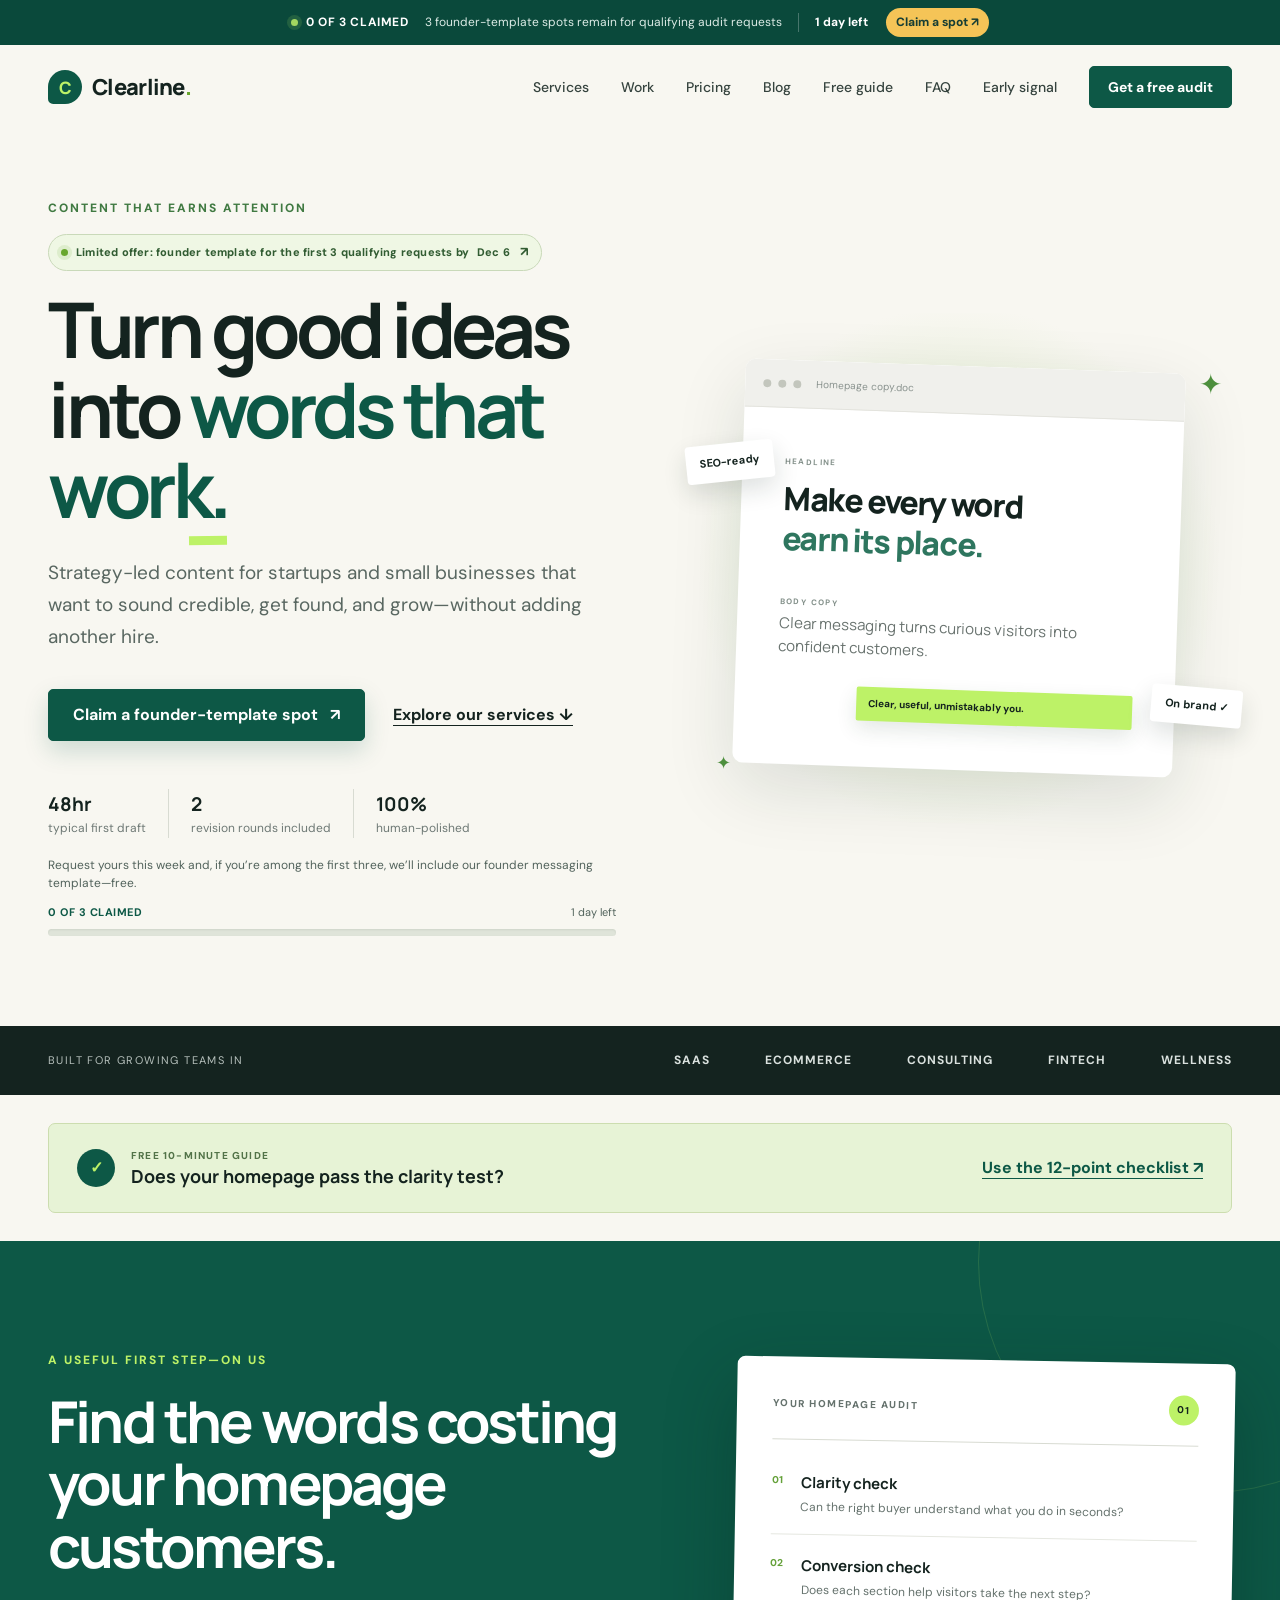
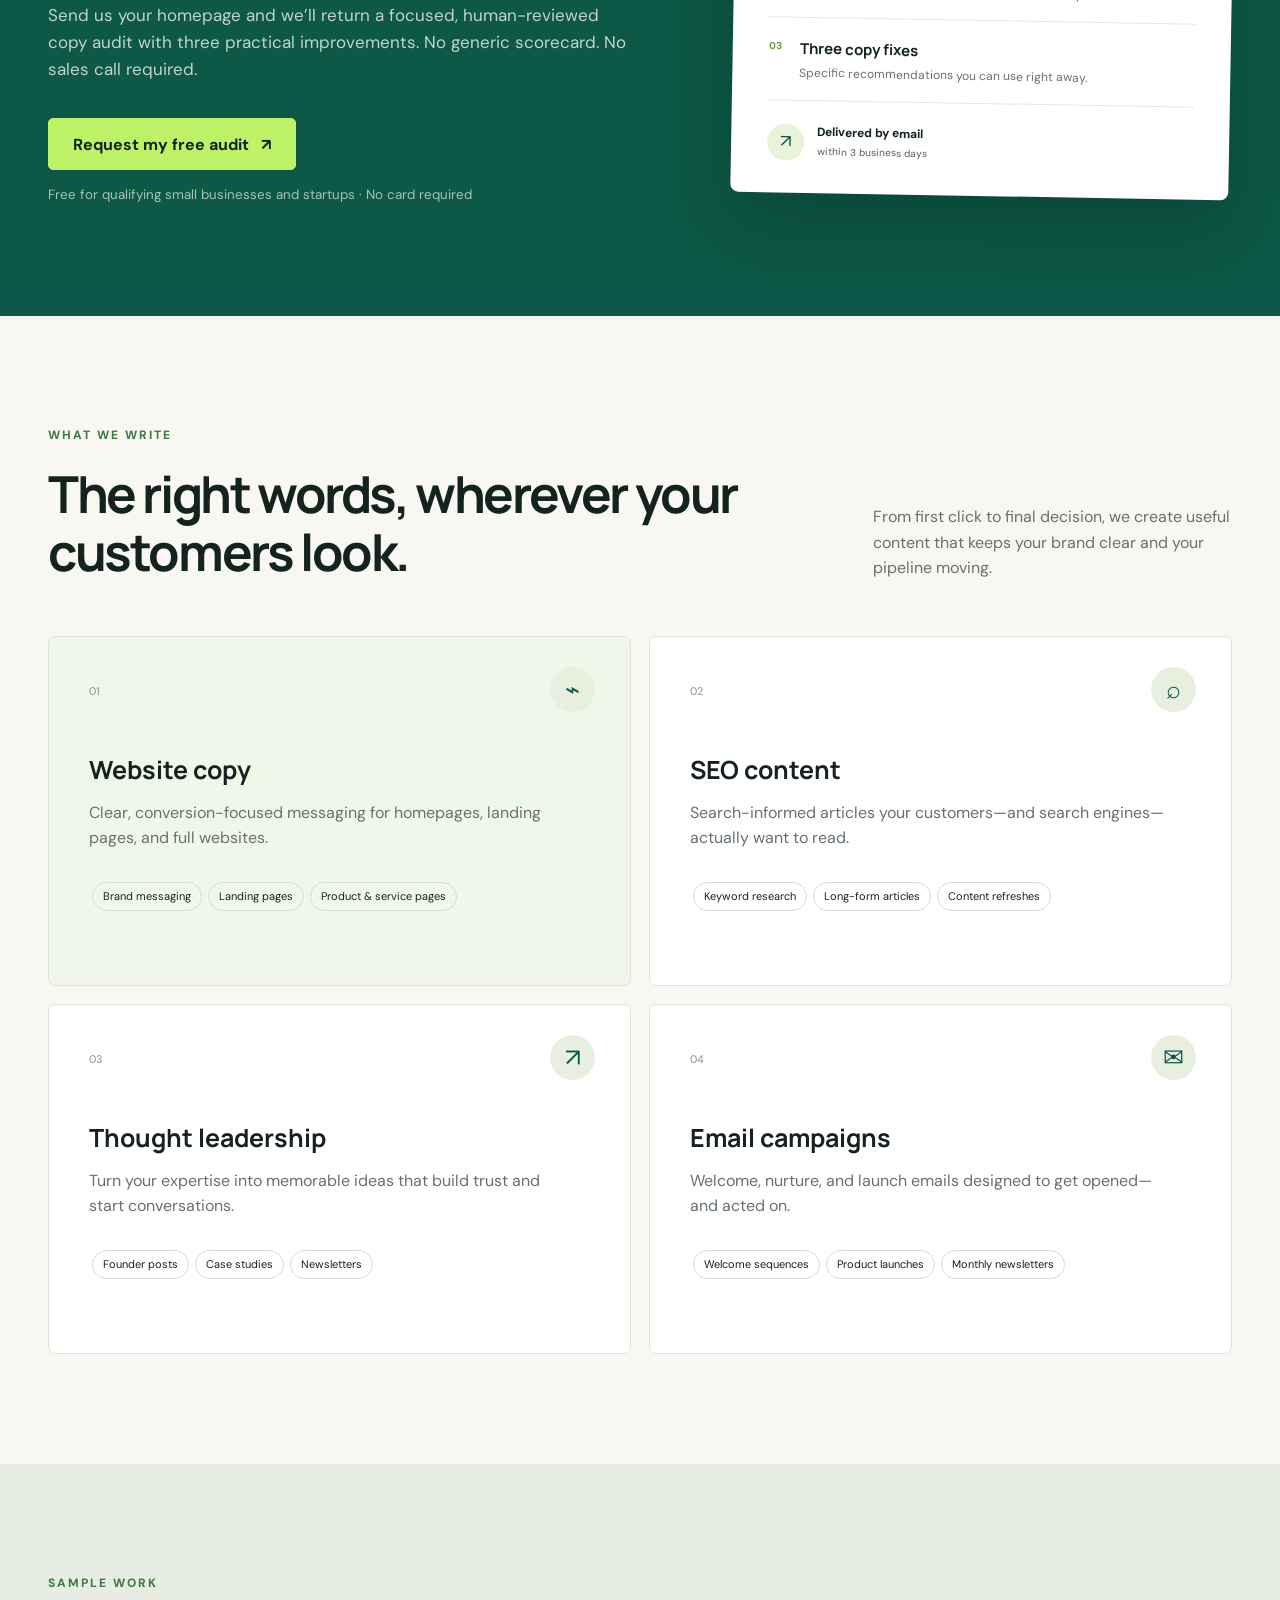
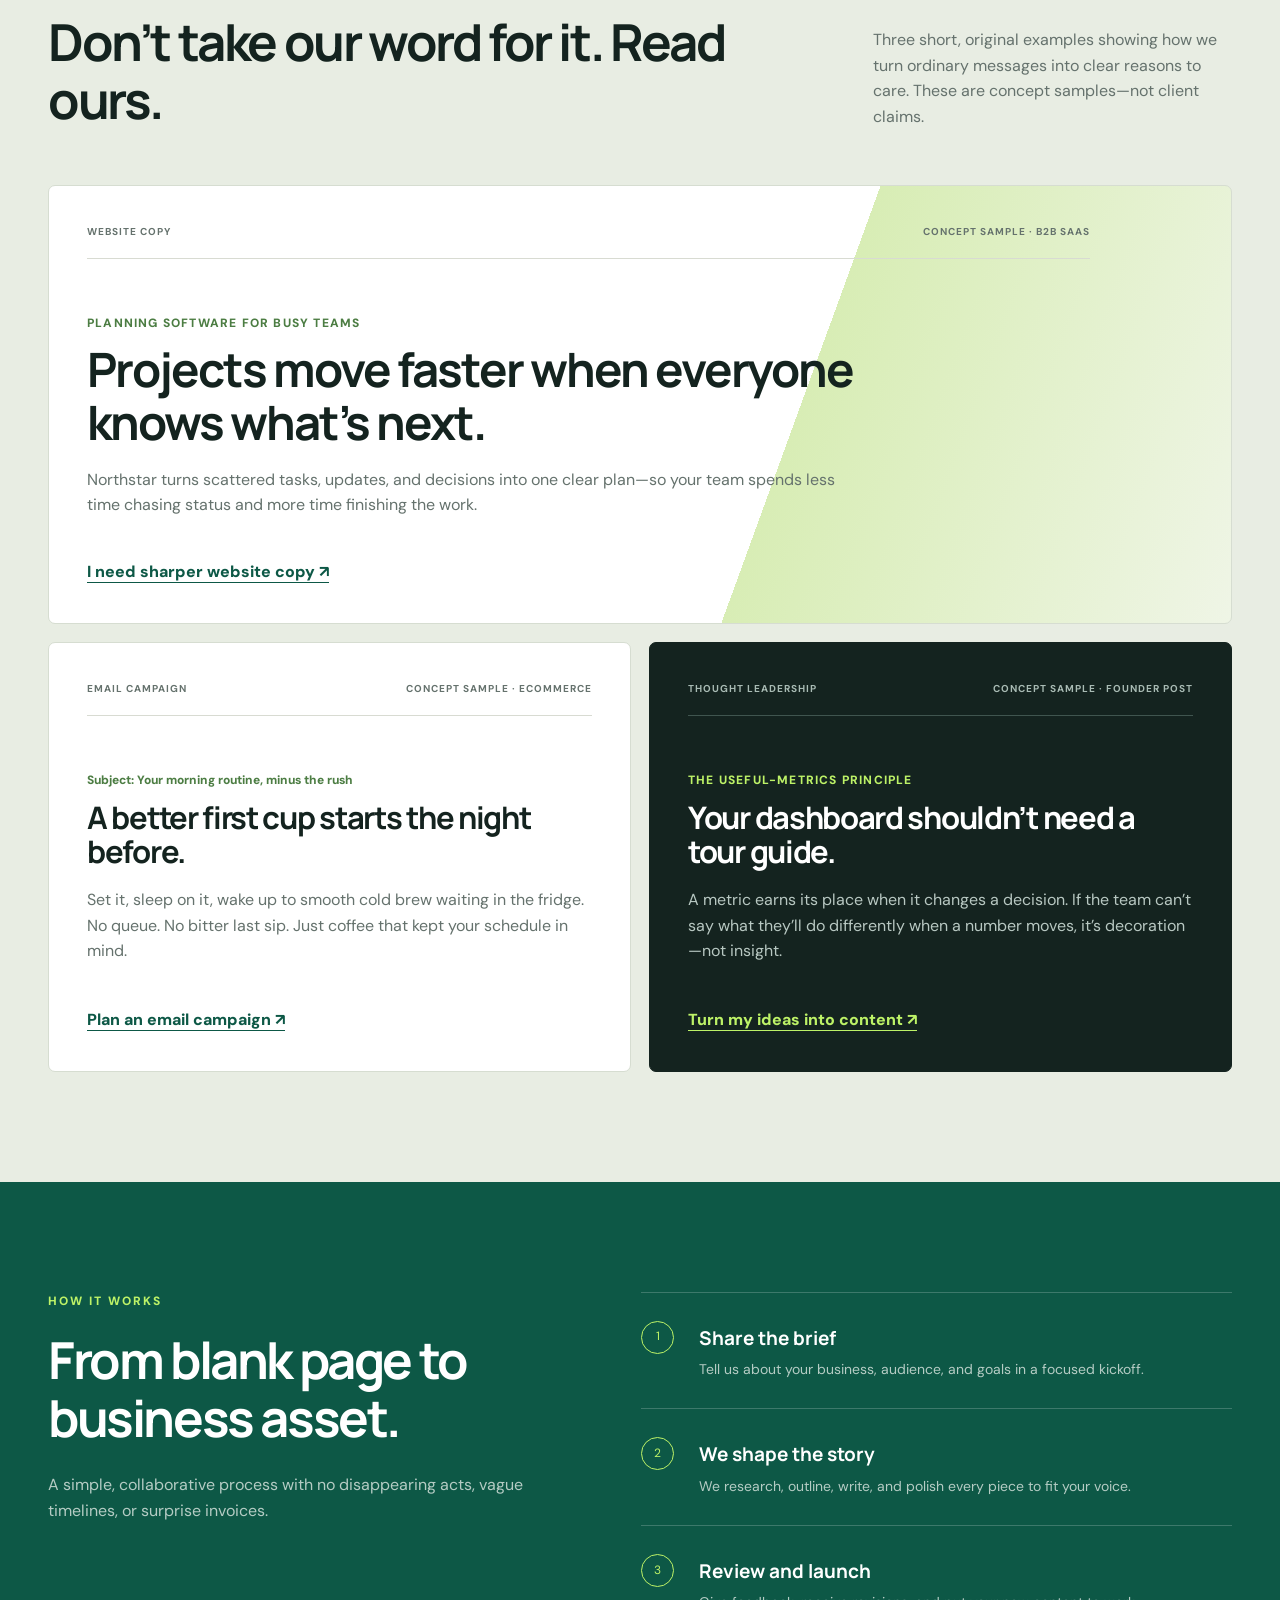
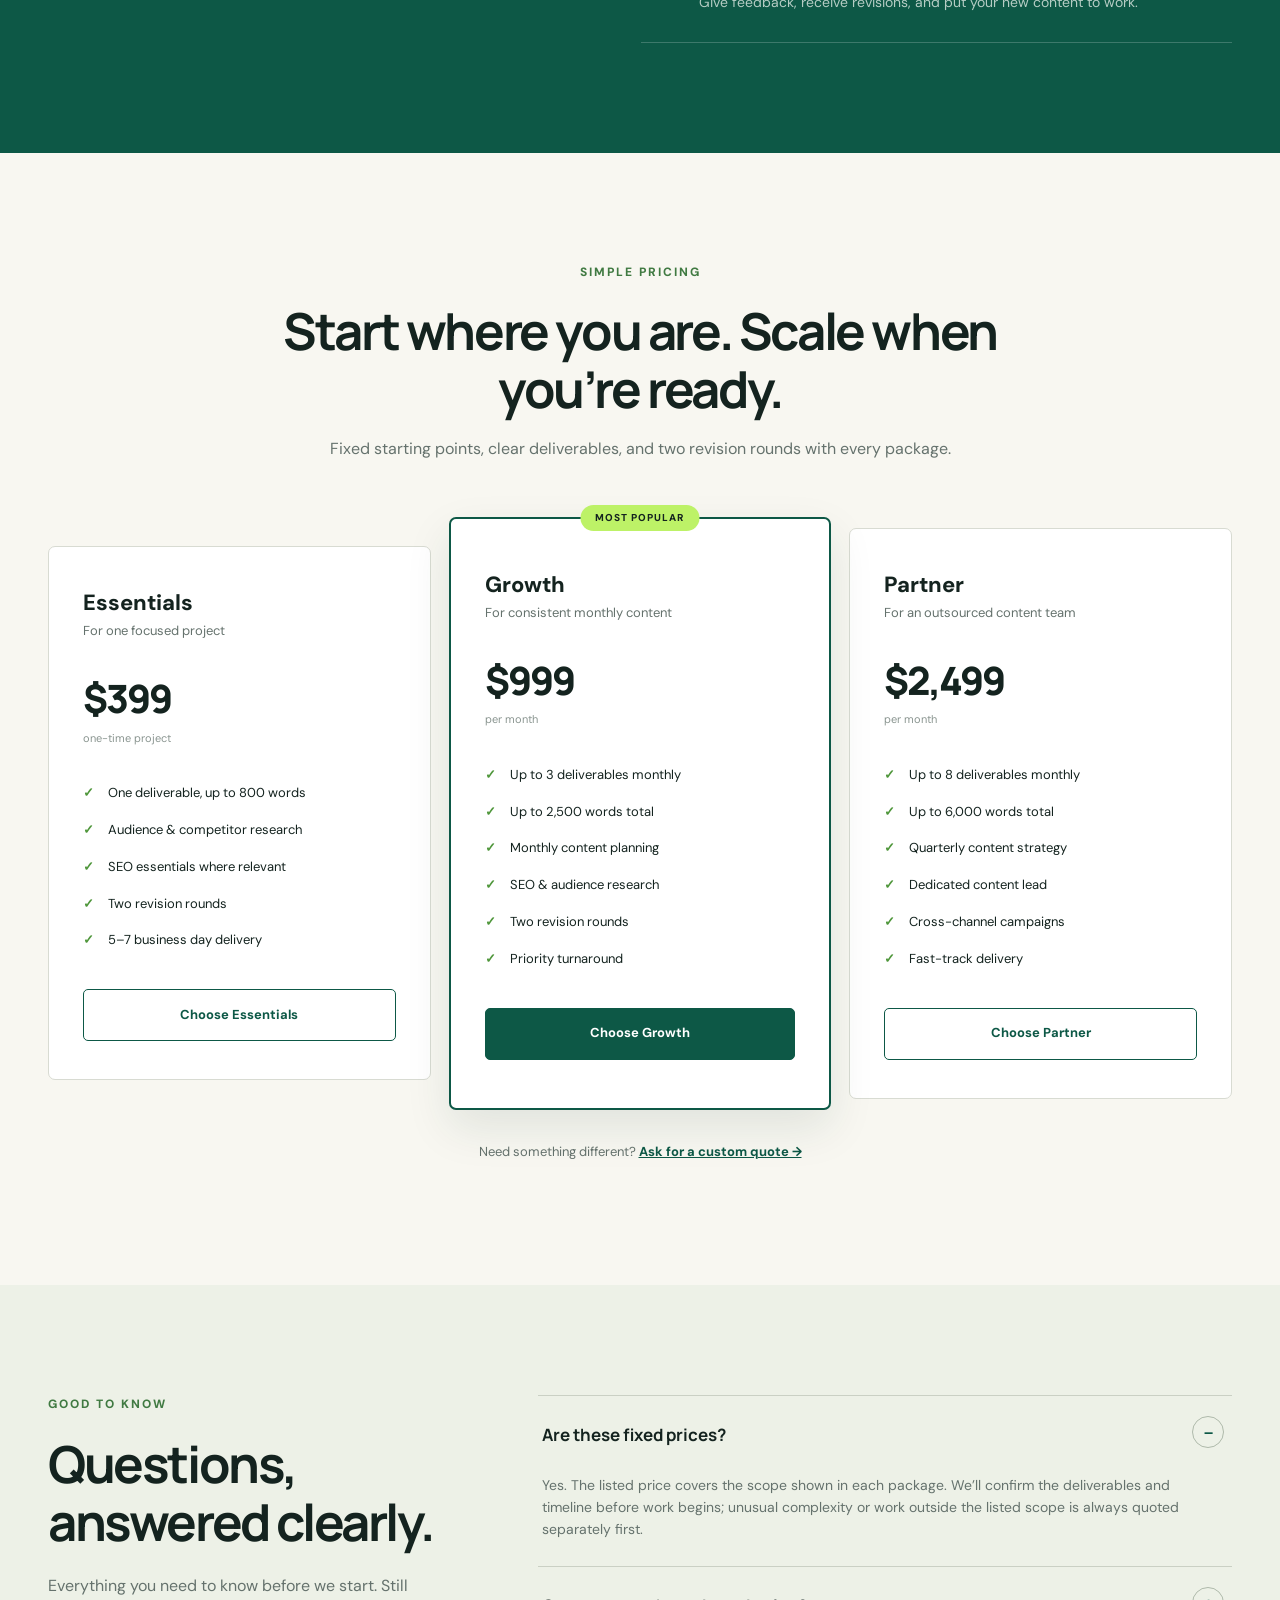
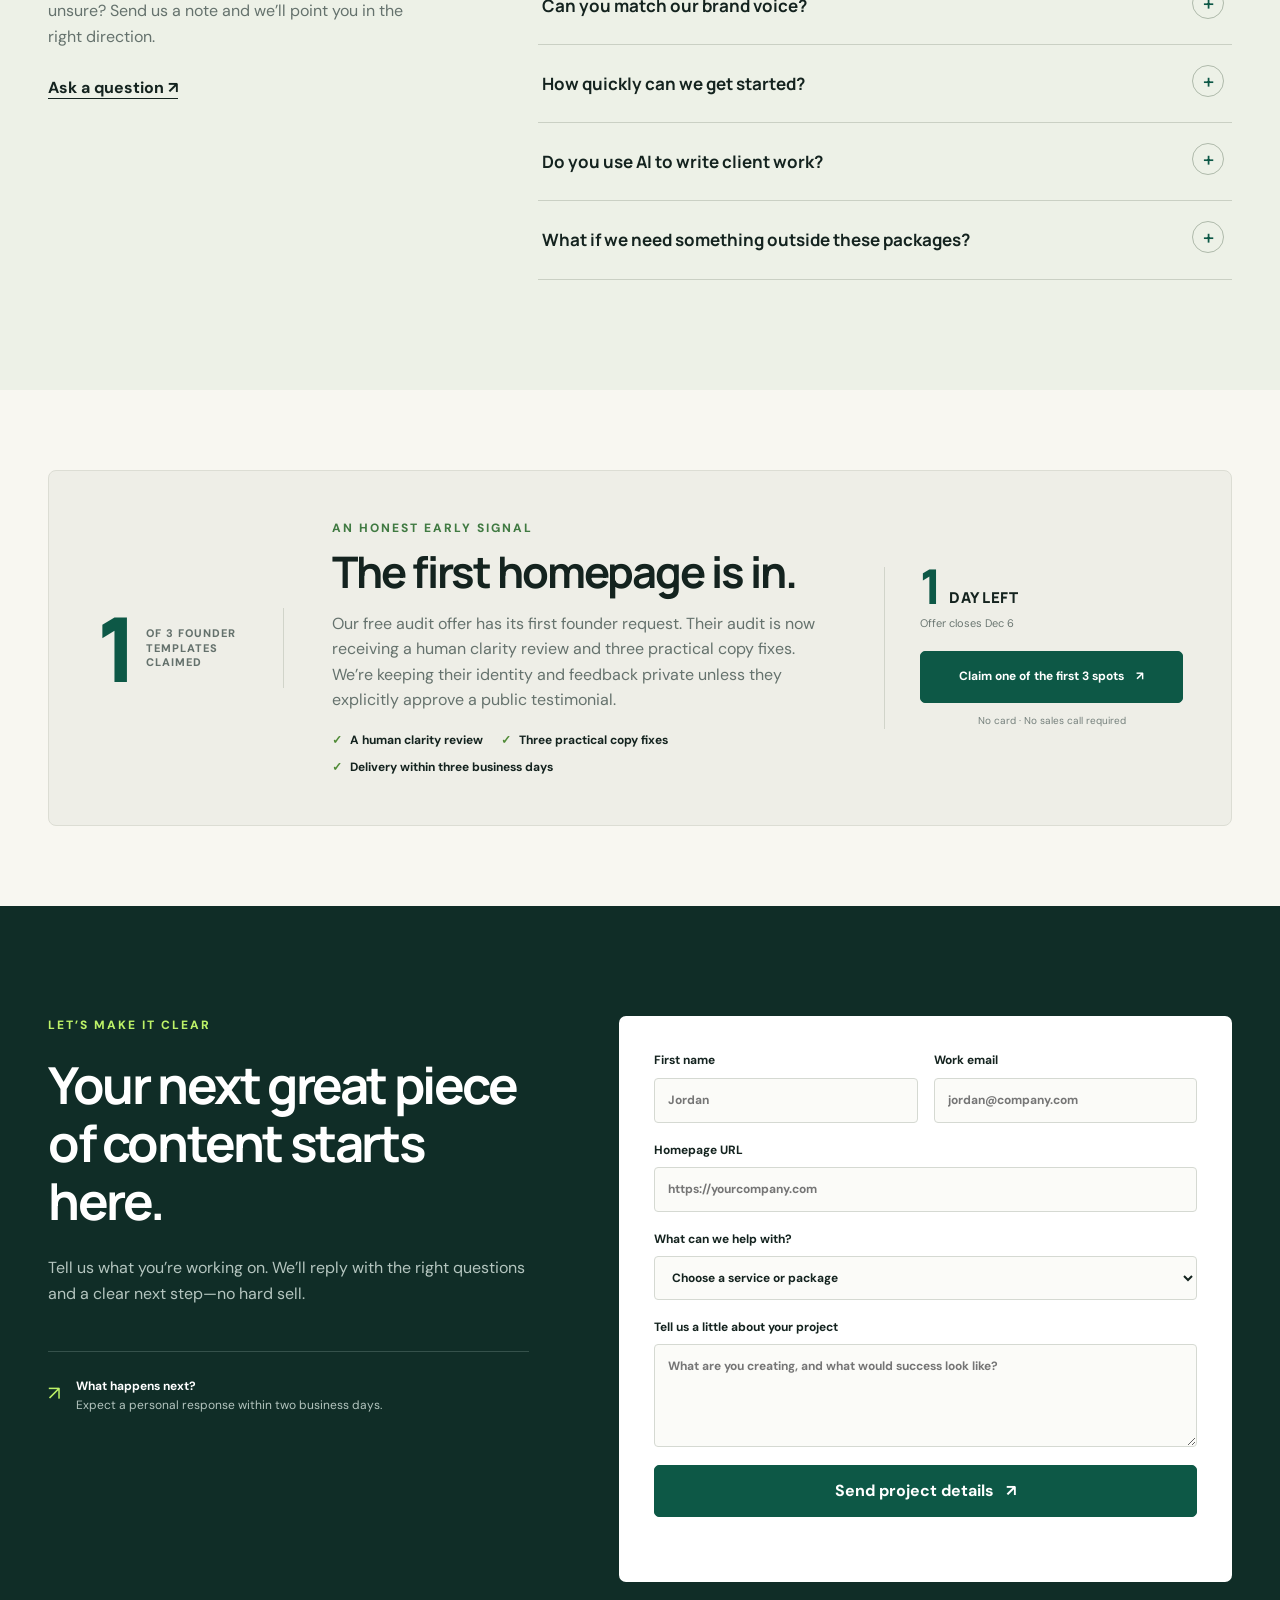
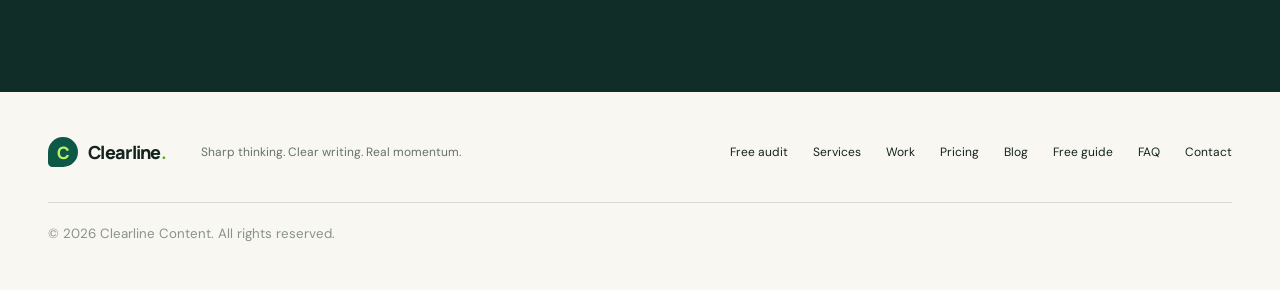
==== commit f1d5b803: "Expire stale Clearline offer claims" ====
--- a/clearline/index.html
+++ b/clearline/index.html
@@ -100,7 +100,7 @@
           <span><b>100%</b> human-polished</span>
         </div>
         <p class="hero-offer-note">Request yours this week and, if you’re among the first three, we’ll include our founder messaging template—free.</p>
-        <div class="hero-offer-progress" aria-label="One of three founder template spots claimed this week">
+        <div class="hero-offer-progress" aria-label="One of three founder template spots claimed this week" data-offer-progress-label>
           <div class="offer-progress-copy"><strong data-offer-claimed-count>1 of 3 claimed</strong><span data-offer-countdown>Offer ends Sunday</span></div>
           <div class="offer-progress-track" role="progressbar" aria-label="Founder template spots claimed" aria-valuemin="0" aria-valuemax="3" aria-valuenow="1" data-offer-progress><span></span></div>
         </div>
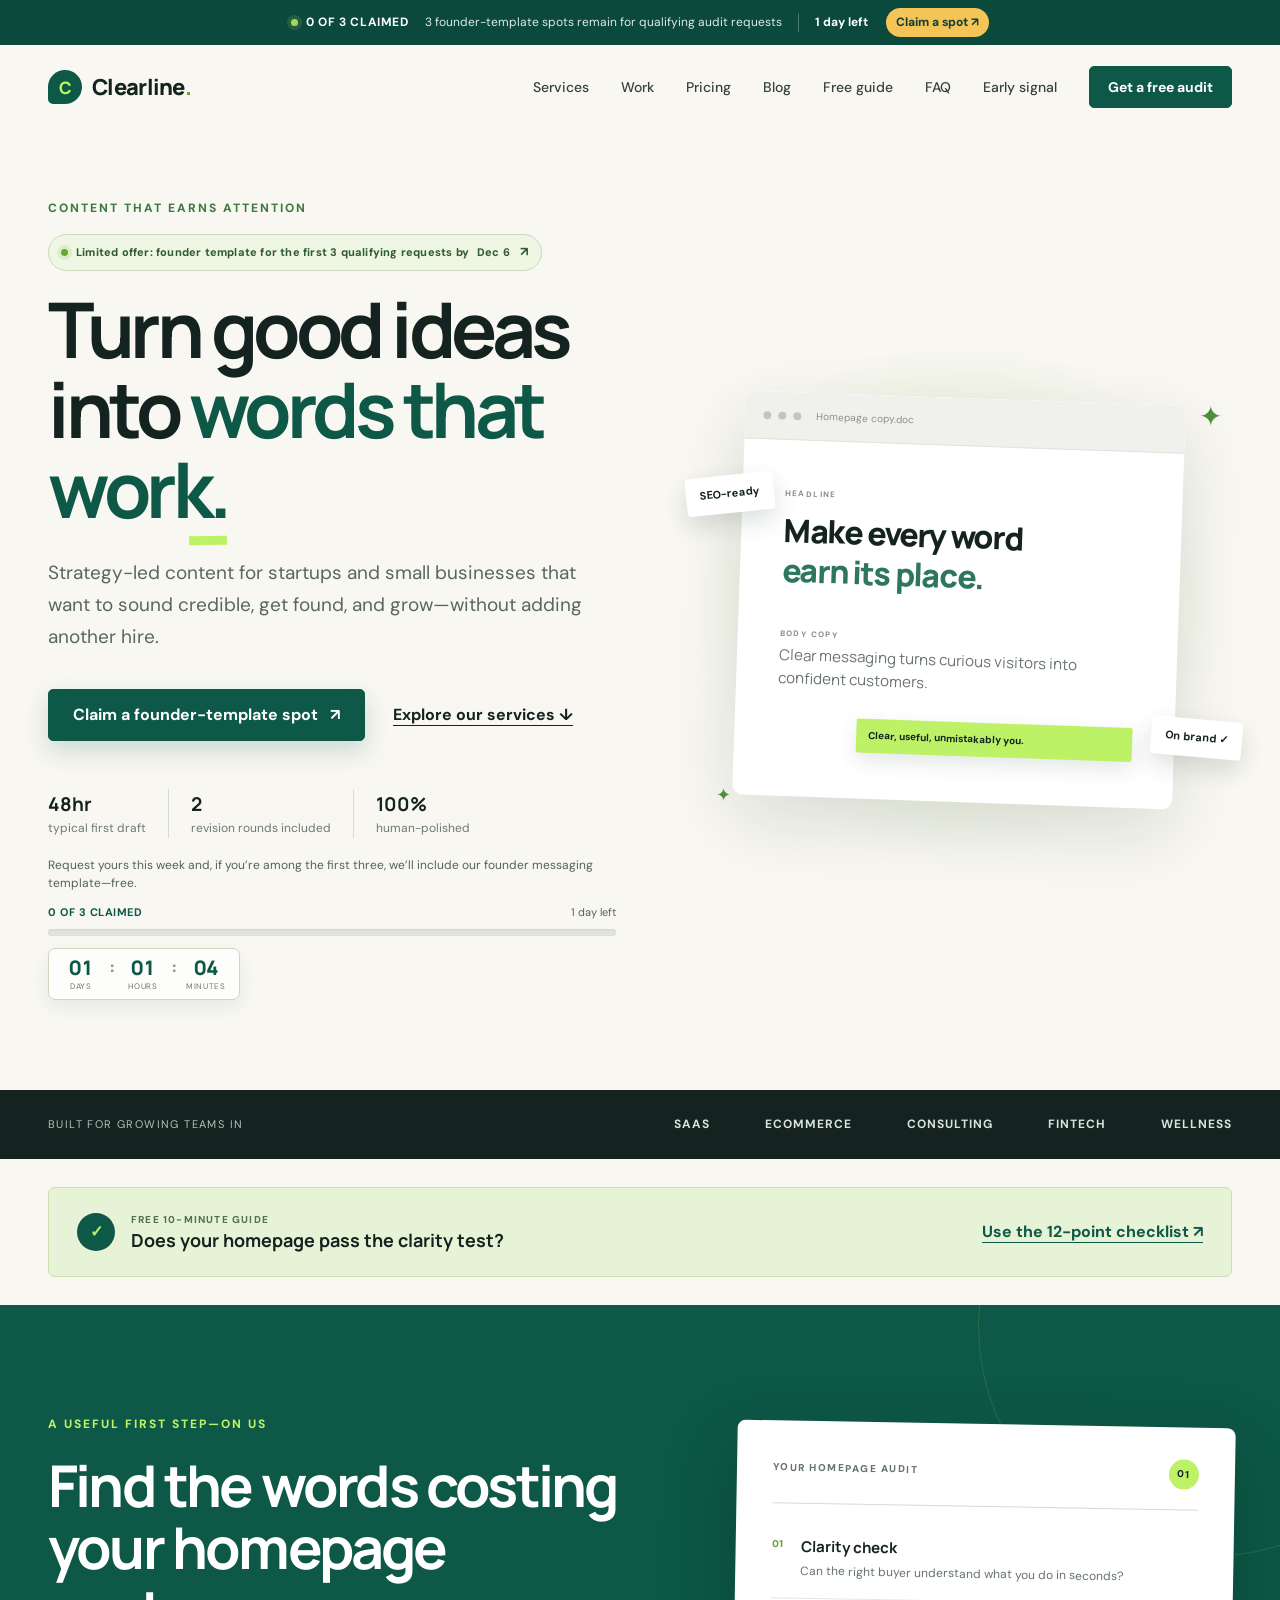
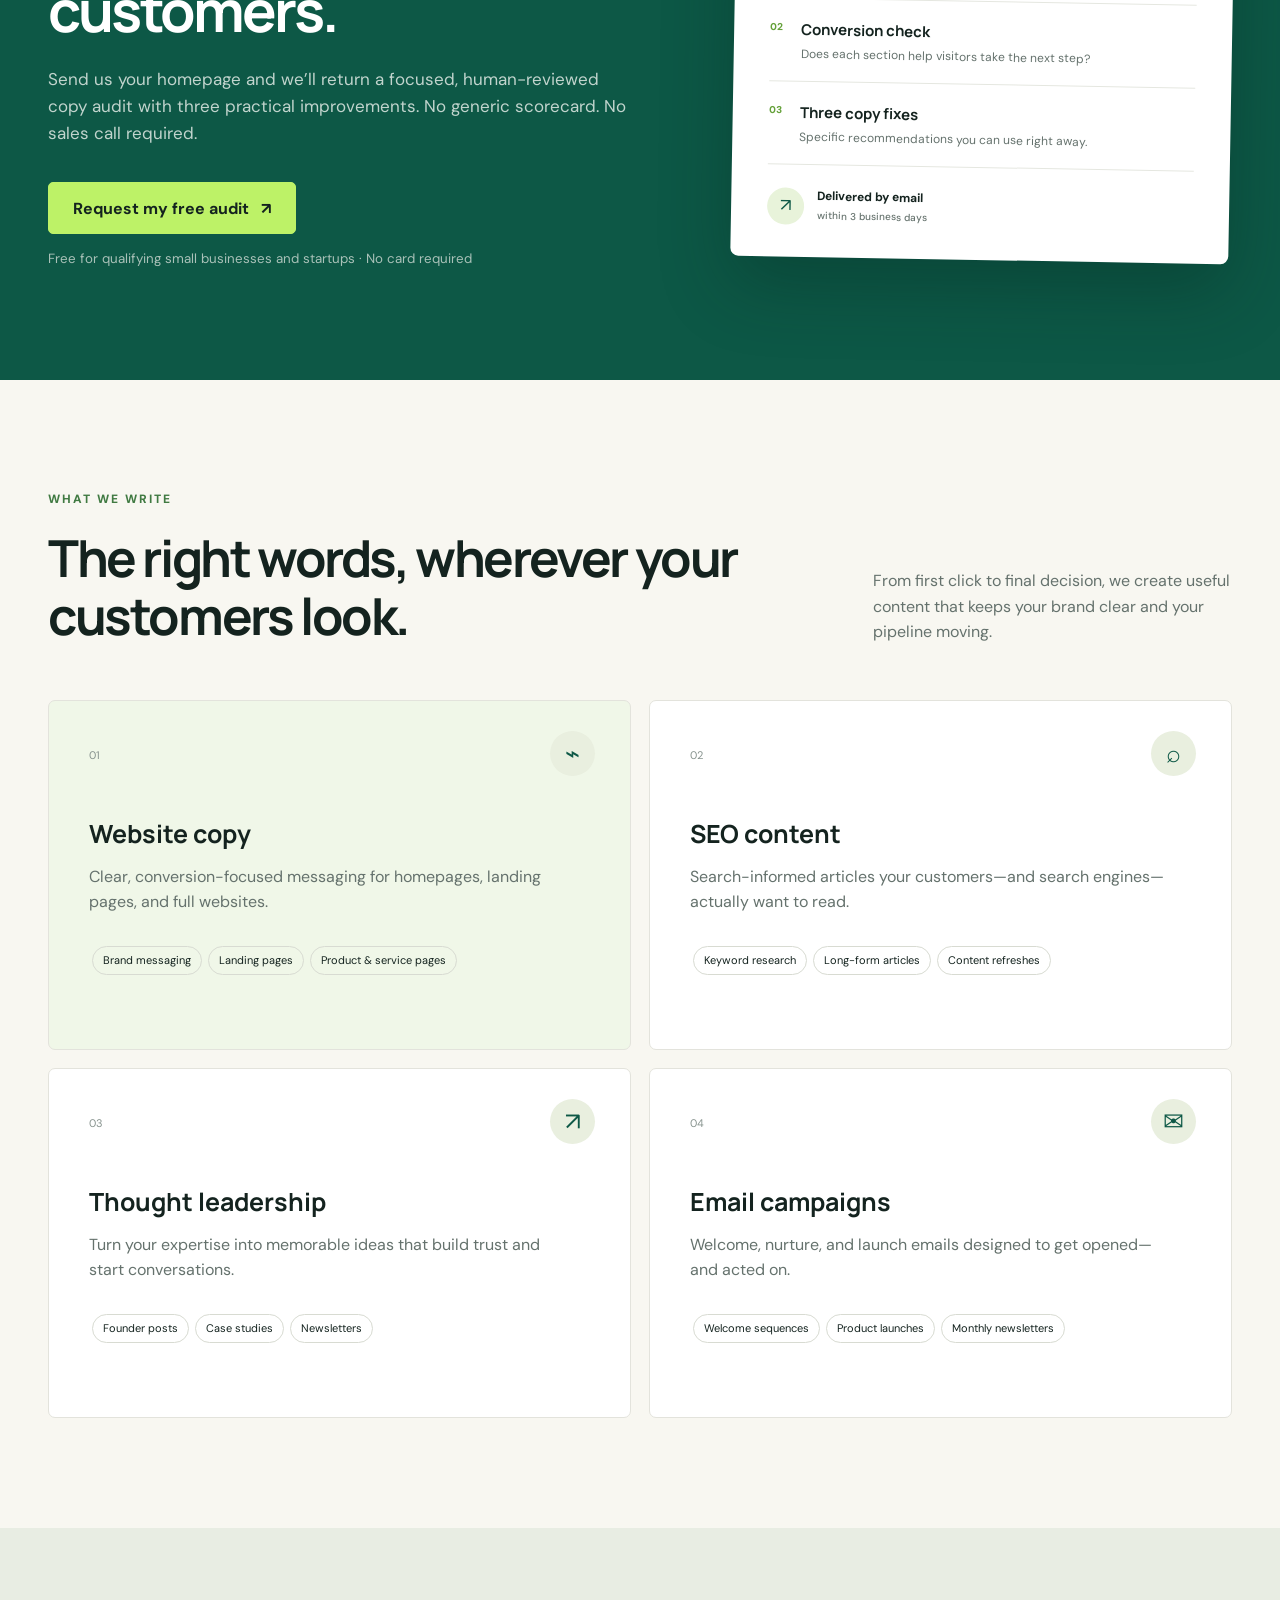
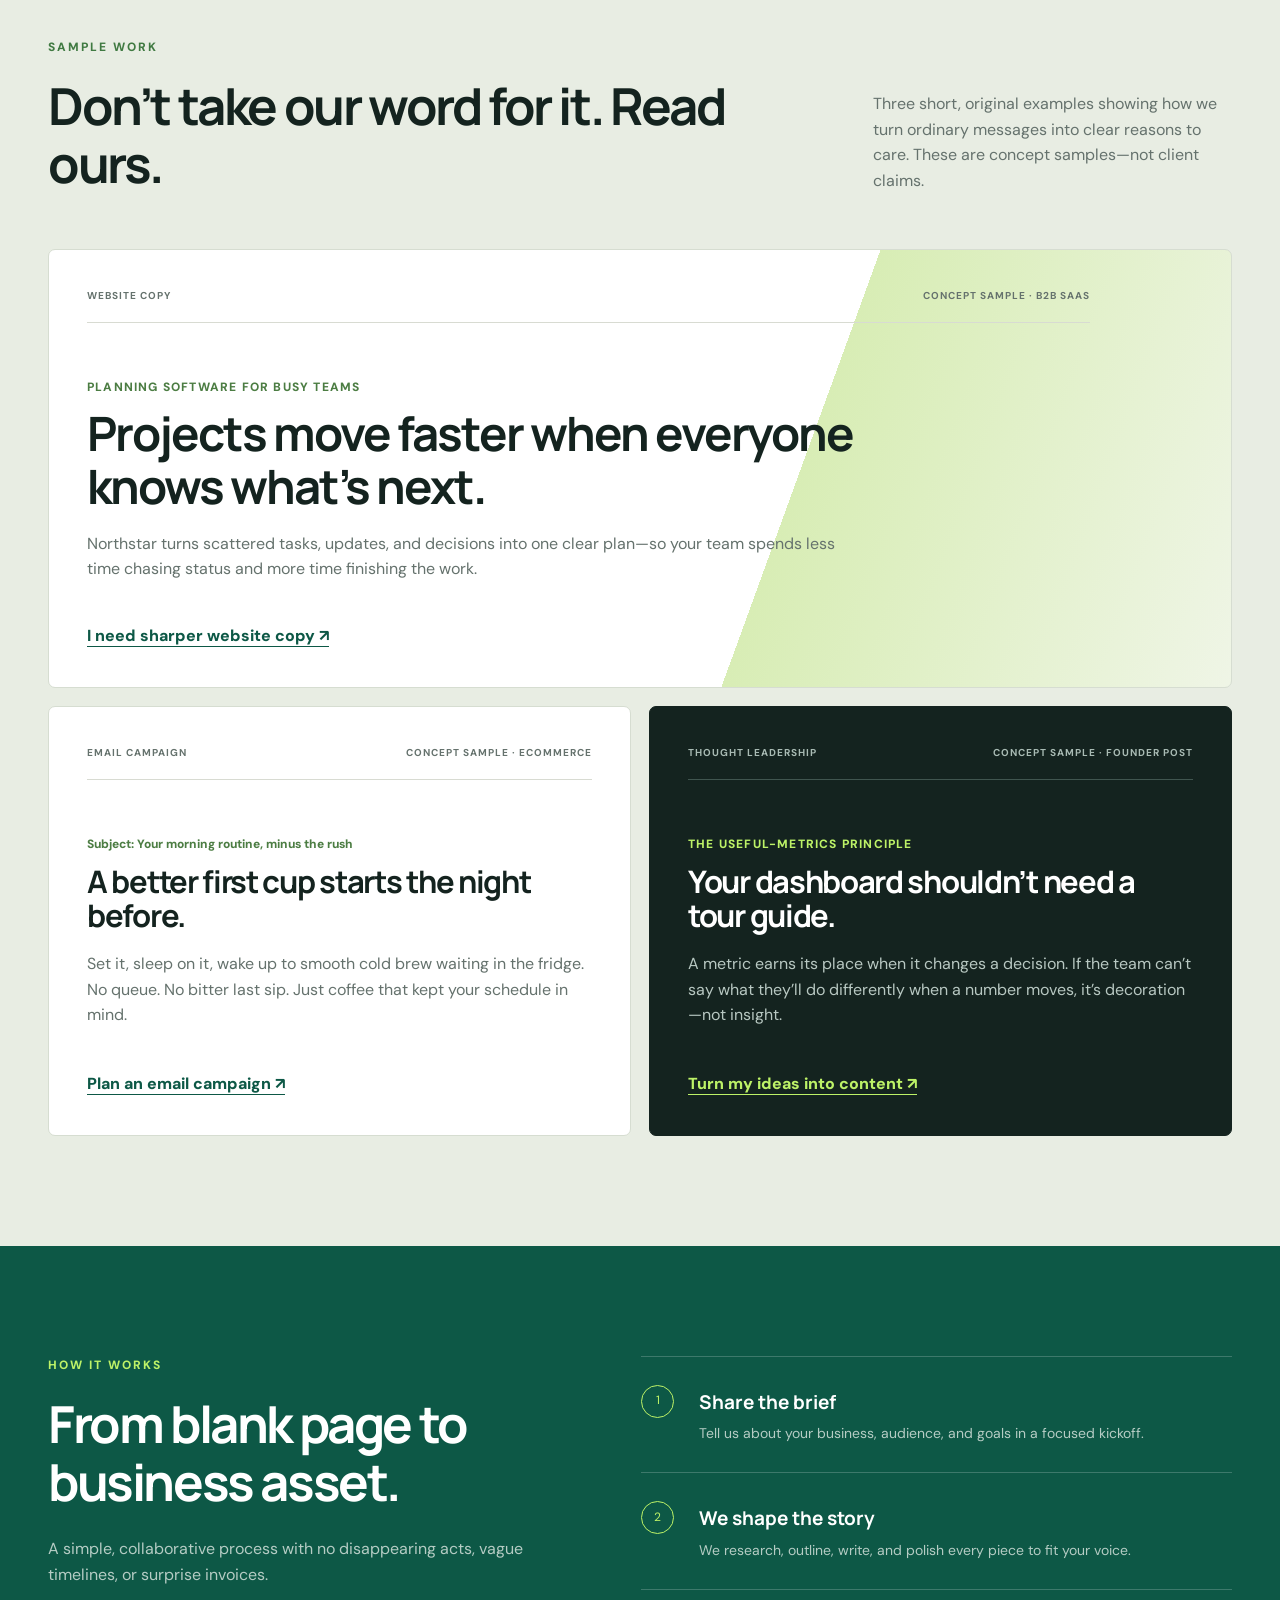
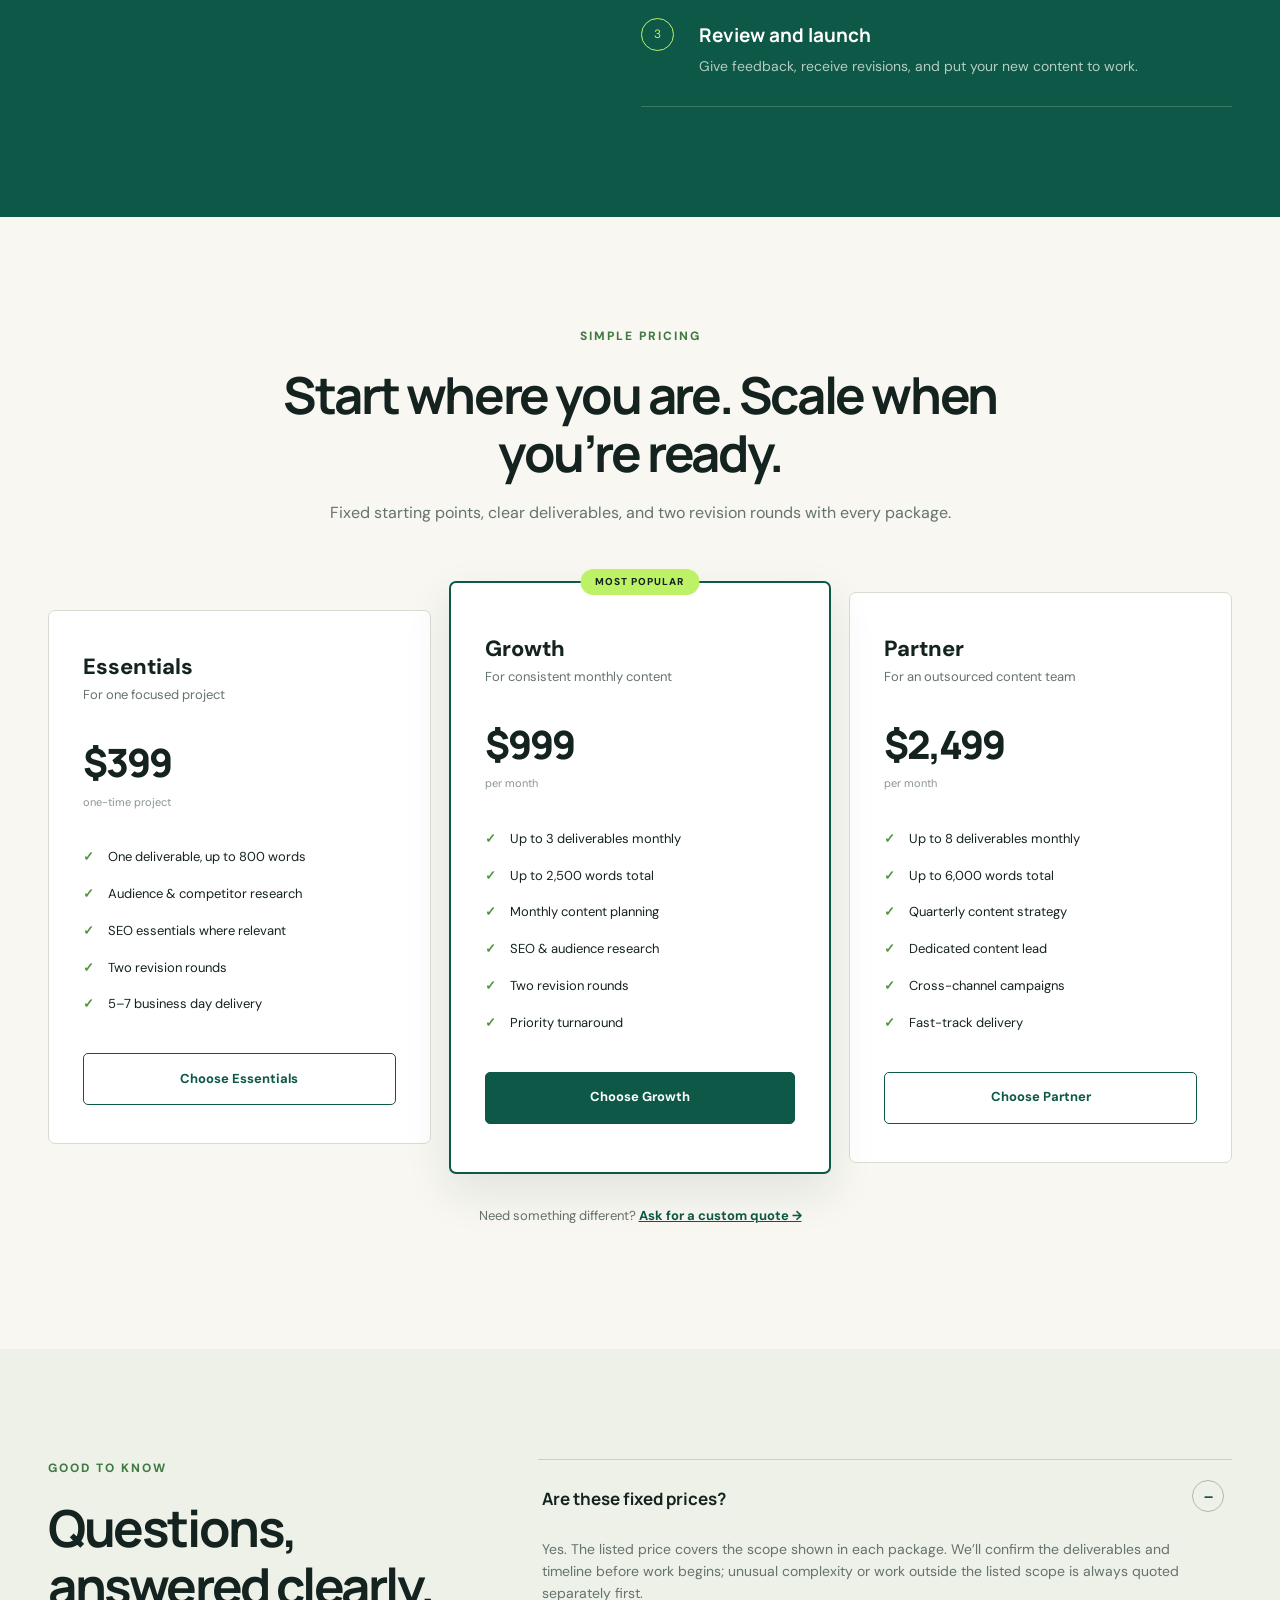
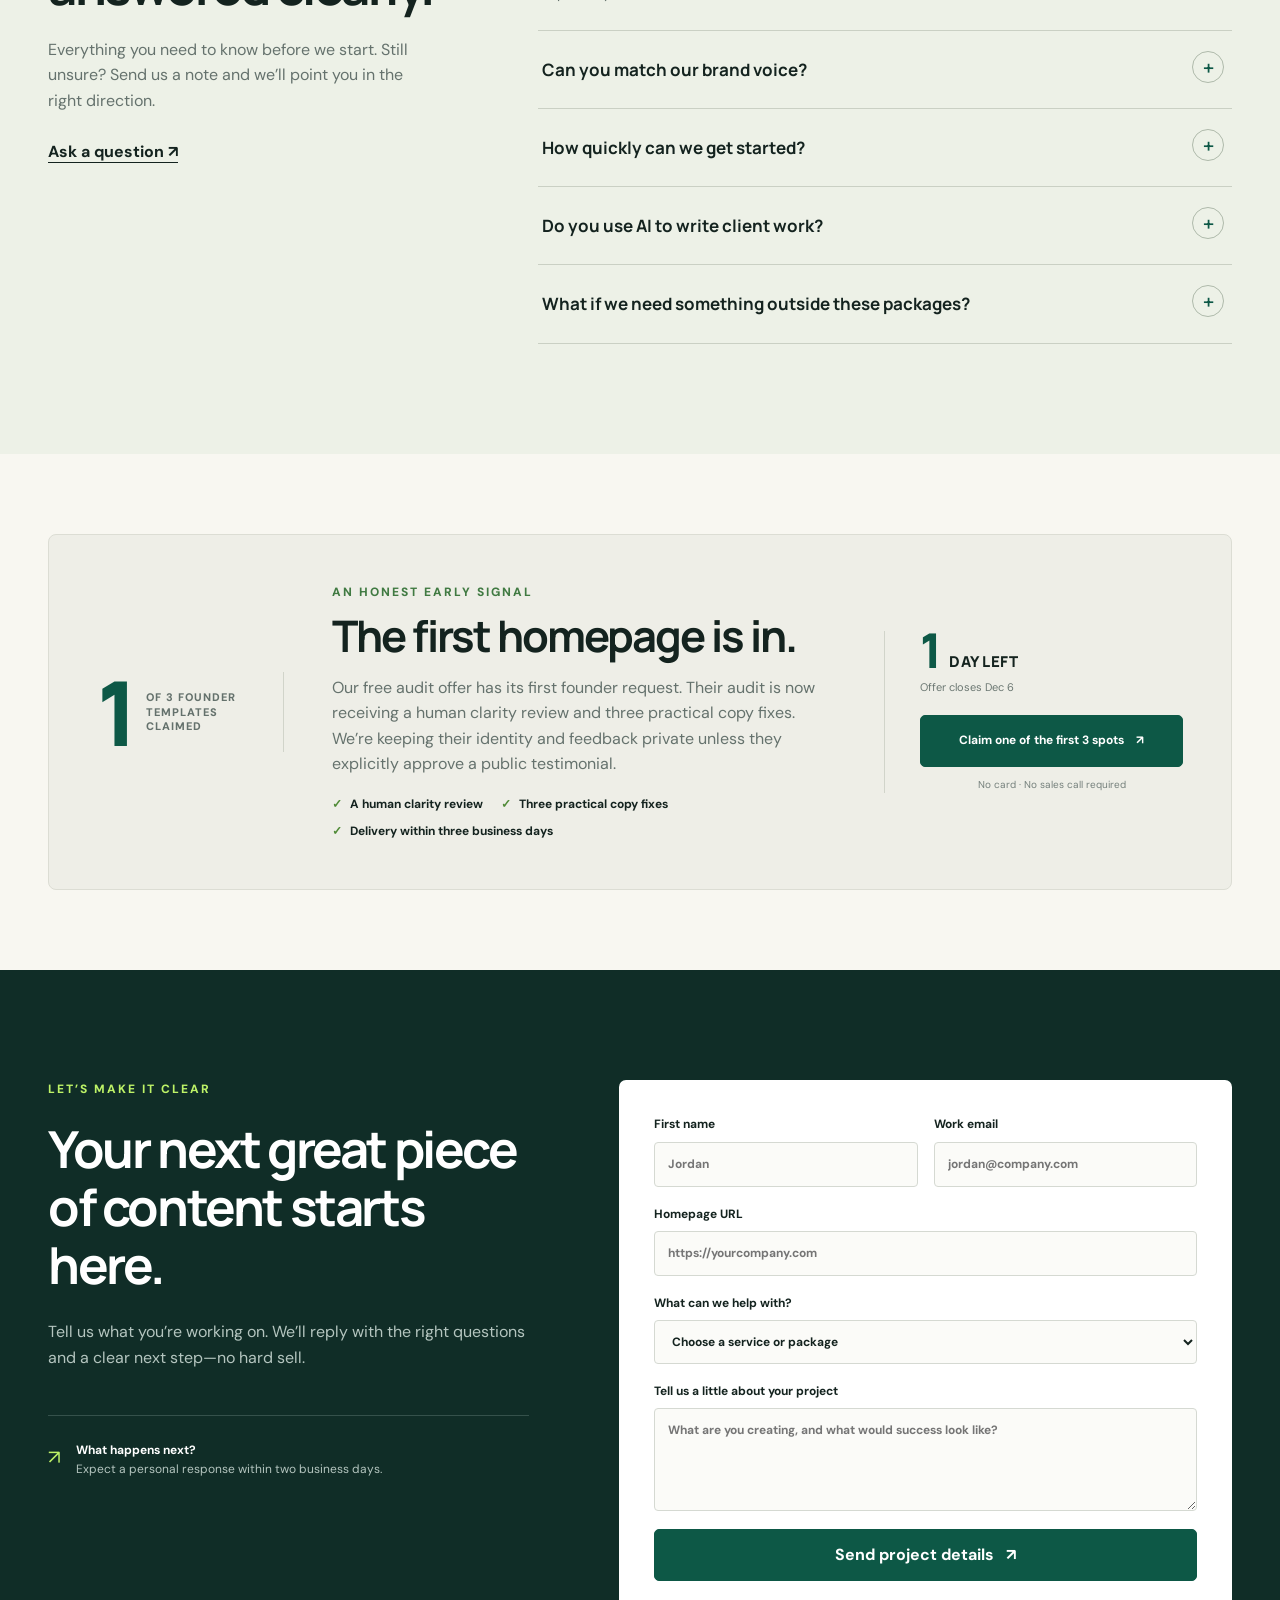
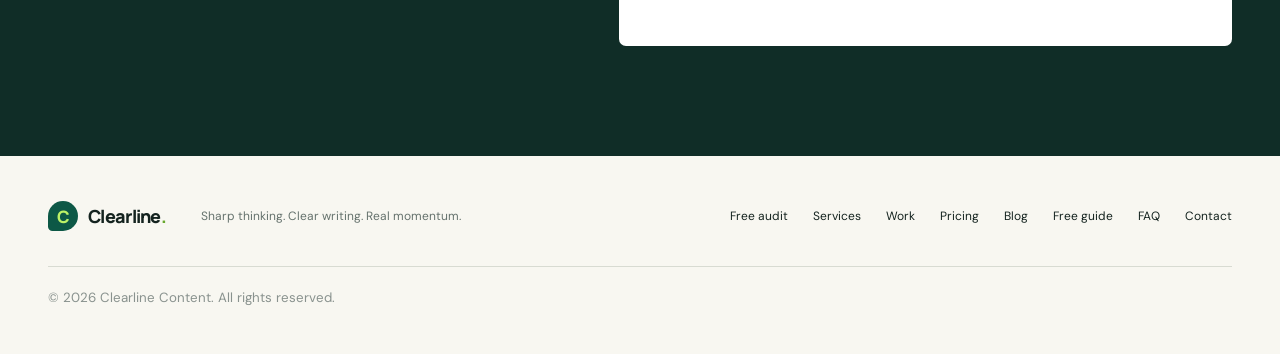
==== commit b0d894db: "Add live Clearline offer timer" ====
--- a/clearline/index.html
+++ b/clearline/index.html
@@ -103,6 +103,13 @@
         <div class="hero-offer-progress" aria-label="One of three founder template spots claimed this week" data-offer-progress-label>
           <div class="offer-progress-copy"><strong data-offer-claimed-count>1 of 3 claimed</strong><span data-offer-countdown>Offer ends Sunday</span></div>
           <div class="offer-progress-track" role="progressbar" aria-label="Founder template spots claimed" aria-valuemin="0" aria-valuemax="3" aria-valuenow="1" data-offer-progress><span></span></div>
+          <div class="offer-timer" role="timer" aria-live="off" data-offer-timer aria-label="Offer time remaining">
+            <span><strong data-offer-timer-days>—</strong><small>days</small></span>
+            <i aria-hidden="true">:</i>
+            <span><strong data-offer-timer-hours>—</strong><small>hours</small></span>
+            <i aria-hidden="true">:</i>
+            <span><strong data-offer-timer-minutes>—</strong><small>minutes</small></span>
+          </div>
         </div>
       </div>
       <div class="hero-visual" aria-hidden="true">
--- a/clearline/styles.css
+++ b/clearline/styles.css
@@ -20,6 +20,6 @@
 .faq-section{background:#edf1e7}.faq-wrap{display:grid;grid-template-columns:.72fr 1.28fr;gap:100px;align-items:start}.faq-intro{position:sticky;top:40px}.faq-intro h2{font-size:clamp(34px,4vw,51px);letter-spacing:-2.4px;line-height:1.14;margin-bottom:22px}.faq-intro>p:nth-of-type(2){color:var(--muted);margin-bottom:25px}.faq-list{border-top:1px solid #cad0c4}.faq-list details{border-bottom:1px solid #cad0c4;padding:0 4px}.faq-list summary{position:relative;cursor:pointer;list-style:none;padding:25px 48px 25px 0;font-family:"Manrope";font-size:17px;font-weight:700}.faq-list summary::-webkit-details-marker{display:none}.faq-list summary:after{content:"+";position:absolute;right:4px;top:20px;width:30px;height:30px;display:grid;place-items:center;border:1px solid #aeb9aa;border-radius:50%;font:500 20px "DM Sans";color:var(--green)}.faq-list details[open] summary:after{content:"−"}.faq-list details p{max-width:690px;padding:0 48px 25px 0;margin:0;color:var(--muted);font-size:14px}.faq-list summary:focus-visible{outline:2px solid var(--green);outline-offset:4px}
 @media(max-width:850px){.faq-wrap{grid-template-columns:1fr;gap:35px}.faq-intro{position:static}}
 @media(prefers-reduced-motion:reduce){html{scroll-behavior:auto}.button,.availability-badge{transition:none}}
-.offer-alert{position:relative;z-index:12;background:#0a493b;color:#fff}.offer-alert>a{min-height:42px;max-width:1180px;margin:0 auto;padding:8px 28px;display:flex;align-items:center;justify-content:center;gap:16px;color:inherit;text-decoration:none;font-size:12px}.offer-alert-status{display:flex;align-items:center;gap:8px;white-space:nowrap;text-transform:uppercase;letter-spacing:.6px}.offer-alert-dot{width:7px;height:7px;border-radius:50%;background:#a4d760;box-shadow:0 0 0 4px rgba(164,215,96,.16)}.offer-alert-message{color:#dcebe6}.offer-alert-deadline{padding-left:16px;border-left:1px solid rgba(255,255,255,.25);font-weight:700;white-space:nowrap}.offer-alert-action{margin-left:2px;padding:5px 10px;border-radius:999px;background:#f5c457;color:#173e34;font-weight:800;white-space:nowrap}.offer-alert>a:hover .offer-alert-action{background:#ffd879}.offer-alert>a:focus-visible{outline:3px solid #f5c457;outline-offset:-3px}.availability-badge{width:max-content;max-width:100%;display:flex;align-items:center;gap:8px;margin:-4px 0 18px;padding:7px 12px;border:1px solid #c9d9b9;border-radius:999px;background:#eff7e4;color:#315c32;font-size:11px;font-weight:800;letter-spacing:.2px;text-decoration:none;transition:background .2s,border-color .2s,transform .2s}.availability-badge>span:first-child{width:7px;height:7px;flex:0 0 7px;border-radius:50%;background:#68a72d;box-shadow:0 0 0 4px rgba(104,167,45,.13)}.availability-badge:hover{background:#e4f2d2;border-color:#aac78d;transform:translateY(-1px)}.availability-badge:focus-visible{outline:2px solid var(--green);outline-offset:3px}.availability-arrow{margin-left:2px;font-size:13px}.hero-audit-button{box-shadow:0 10px 24px rgba(13,88,70,.18)}.hero-offer-note{max-width:570px;margin:18px 0 0;color:#52635c;font-size:12px;line-height:1.5}.hero-offer-progress{max-width:570px;margin-top:12px}.offer-progress-copy{display:flex;justify-content:space-between;gap:20px;margin-bottom:7px;color:#52635c;font-size:11px}.offer-progress-copy strong{color:var(--green);text-transform:uppercase;letter-spacing:.5px}.offer-progress-track{height:7px;overflow:hidden;border-radius:999px;background:#dfe4d9;box-shadow:inset 0 1px 2px rgba(20,35,31,.08)}.offer-progress-track span{display:block;width:33.333%;height:100%;border-radius:inherit;background:linear-gradient(90deg,var(--green),#69a82f)}
+.offer-alert{position:relative;z-index:12;background:#0a493b;color:#fff}.offer-alert>a{min-height:42px;max-width:1180px;margin:0 auto;padding:8px 28px;display:flex;align-items:center;justify-content:center;gap:16px;color:inherit;text-decoration:none;font-size:12px}.offer-alert-status{display:flex;align-items:center;gap:8px;white-space:nowrap;text-transform:uppercase;letter-spacing:.6px}.offer-alert-dot{width:7px;height:7px;border-radius:50%;background:#a4d760;box-shadow:0 0 0 4px rgba(164,215,96,.16)}.offer-alert-message{color:#dcebe6}.offer-alert-deadline{padding-left:16px;border-left:1px solid rgba(255,255,255,.25);font-weight:700;white-space:nowrap}.offer-alert-action{margin-left:2px;padding:5px 10px;border-radius:999px;background:#f5c457;color:#173e34;font-weight:800;white-space:nowrap}.offer-alert>a:hover .offer-alert-action{background:#ffd879}.offer-alert>a:focus-visible{outline:3px solid #f5c457;outline-offset:-3px}.availability-badge{width:max-content;max-width:100%;display:flex;align-items:center;gap:8px;margin:-4px 0 18px;padding:7px 12px;border:1px solid #c9d9b9;border-radius:999px;background:#eff7e4;color:#315c32;font-size:11px;font-weight:800;letter-spacing:.2px;text-decoration:none;transition:background .2s,border-color .2s,transform .2s}.availability-badge>span:first-child{width:7px;height:7px;flex:0 0 7px;border-radius:50%;background:#68a72d;box-shadow:0 0 0 4px rgba(104,167,45,.13)}.availability-badge:hover{background:#e4f2d2;border-color:#aac78d;transform:translateY(-1px)}.availability-badge:focus-visible{outline:2px solid var(--green);outline-offset:3px}.availability-arrow{margin-left:2px;font-size:13px}.hero-audit-button{box-shadow:0 10px 24px rgba(13,88,70,.18)}.hero-offer-note{max-width:570px;margin:18px 0 0;color:#52635c;font-size:12px;line-height:1.5}.hero-offer-progress{max-width:570px;margin-top:12px}.offer-progress-copy{display:flex;justify-content:space-between;gap:20px;margin-bottom:7px;color:#52635c;font-size:11px}.offer-progress-copy strong{color:var(--green);text-transform:uppercase;letter-spacing:.5px}.offer-progress-track{height:7px;overflow:hidden;border-radius:999px;background:#dfe4d9;box-shadow:inset 0 1px 2px rgba(20,35,31,.08)}.offer-progress-track span{display:block;width:33.333%;height:100%;border-radius:inherit;background:linear-gradient(90deg,var(--green),#69a82f)}.offer-timer{width:max-content;margin-top:12px;padding:9px 13px;display:flex;align-items:flex-start;gap:9px;border:1px solid #cbd8bf;border-radius:7px;background:rgba(255,255,255,.72);box-shadow:0 7px 18px rgba(23,62,52,.07)}.offer-timer>span{min-width:38px;text-align:center}.offer-timer strong{display:block;font:800 20px/1 "Manrope";font-variant-numeric:tabular-nums;color:var(--green)}.offer-timer small{display:block;margin-top:4px;color:#6a766f;font-size:8px;line-height:1;text-transform:uppercase;letter-spacing:.65px}.offer-timer i{margin-top:-1px;color:#89a27d;font:800 18px/1 "Manrope";font-style:normal}
 @media(max-width:760px){.offer-alert>a{padding:8px 18px;gap:10px;justify-content:space-between}.offer-alert-message{display:none}.offer-alert-deadline{padding-left:10px}.offer-alert-action{font-size:11px}}
 @media(max-width:430px){.offer-alert>a{padding:8px 14px}.offer-alert-status{font-size:10px}.offer-alert-deadline{border:0;padding:0;font-size:10px}.offer-alert-action{padding:5px 8px}.offer-alert-action>span{display:none}}
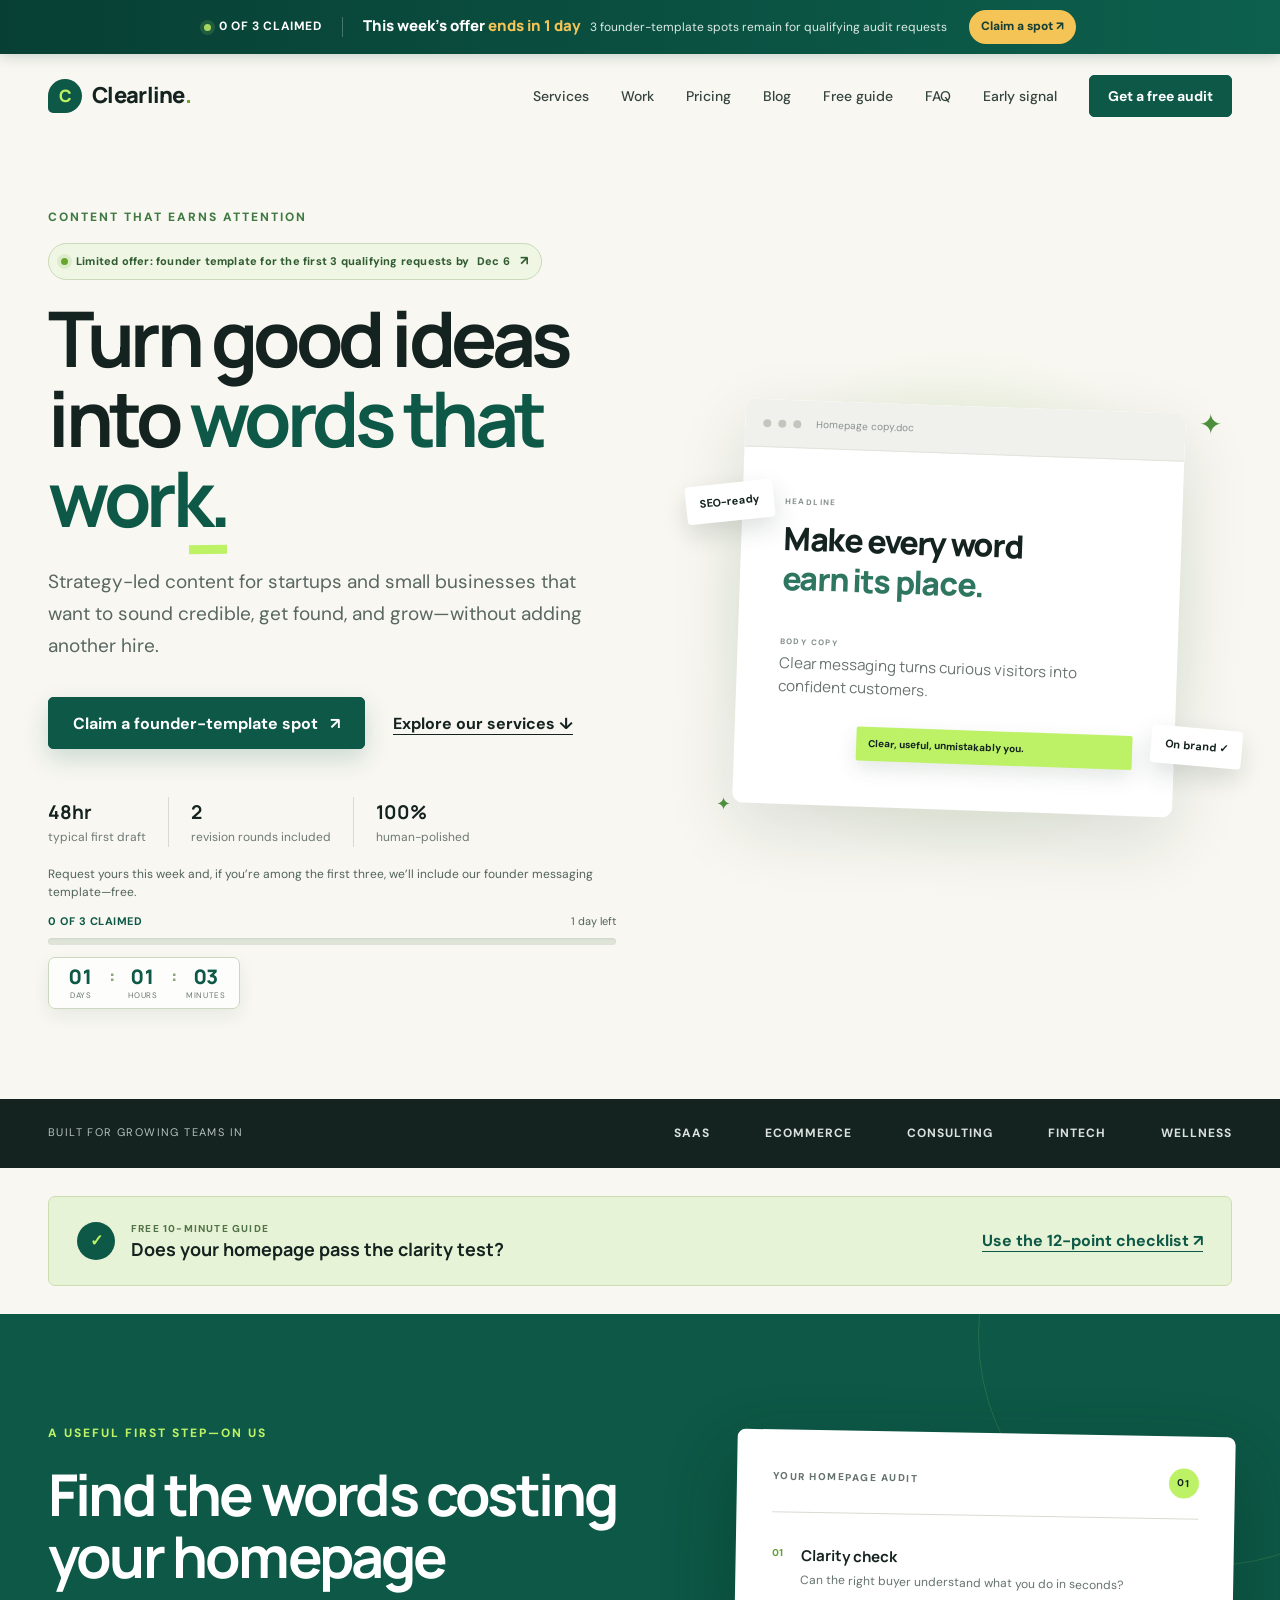
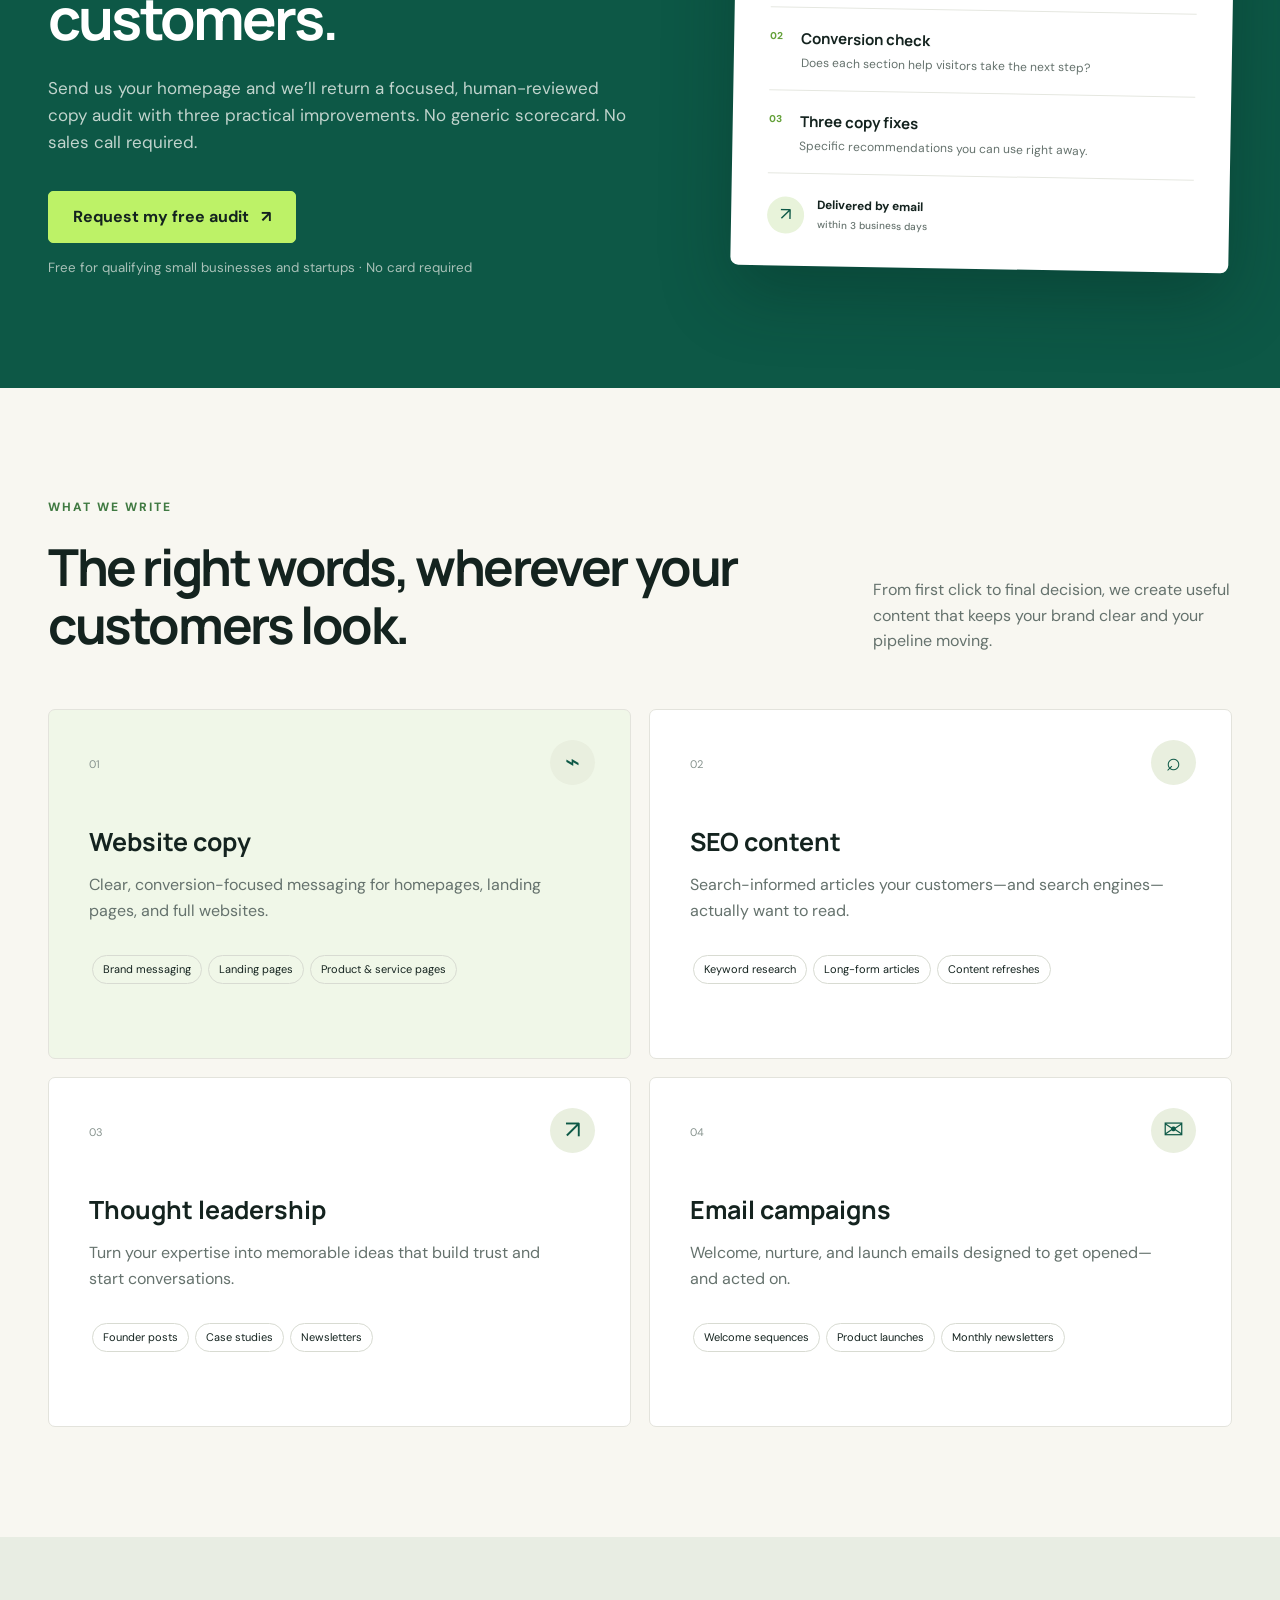
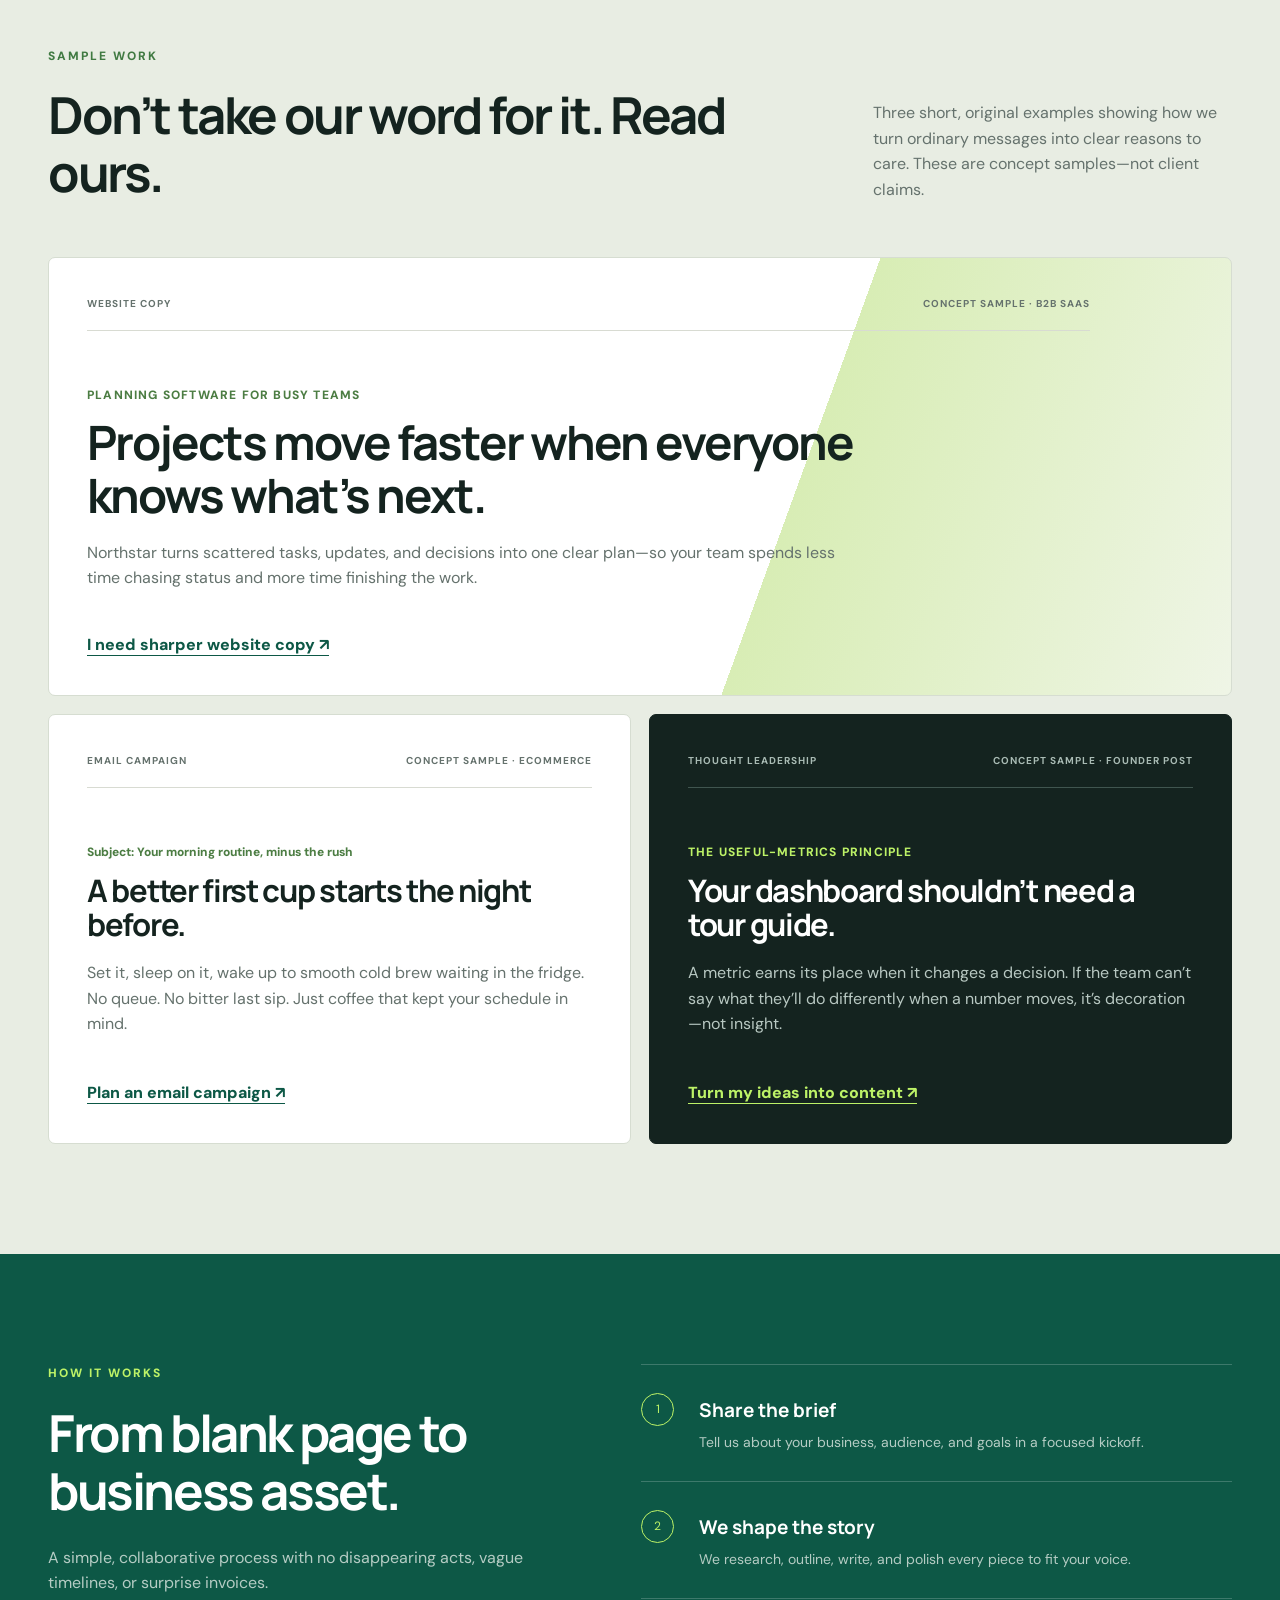
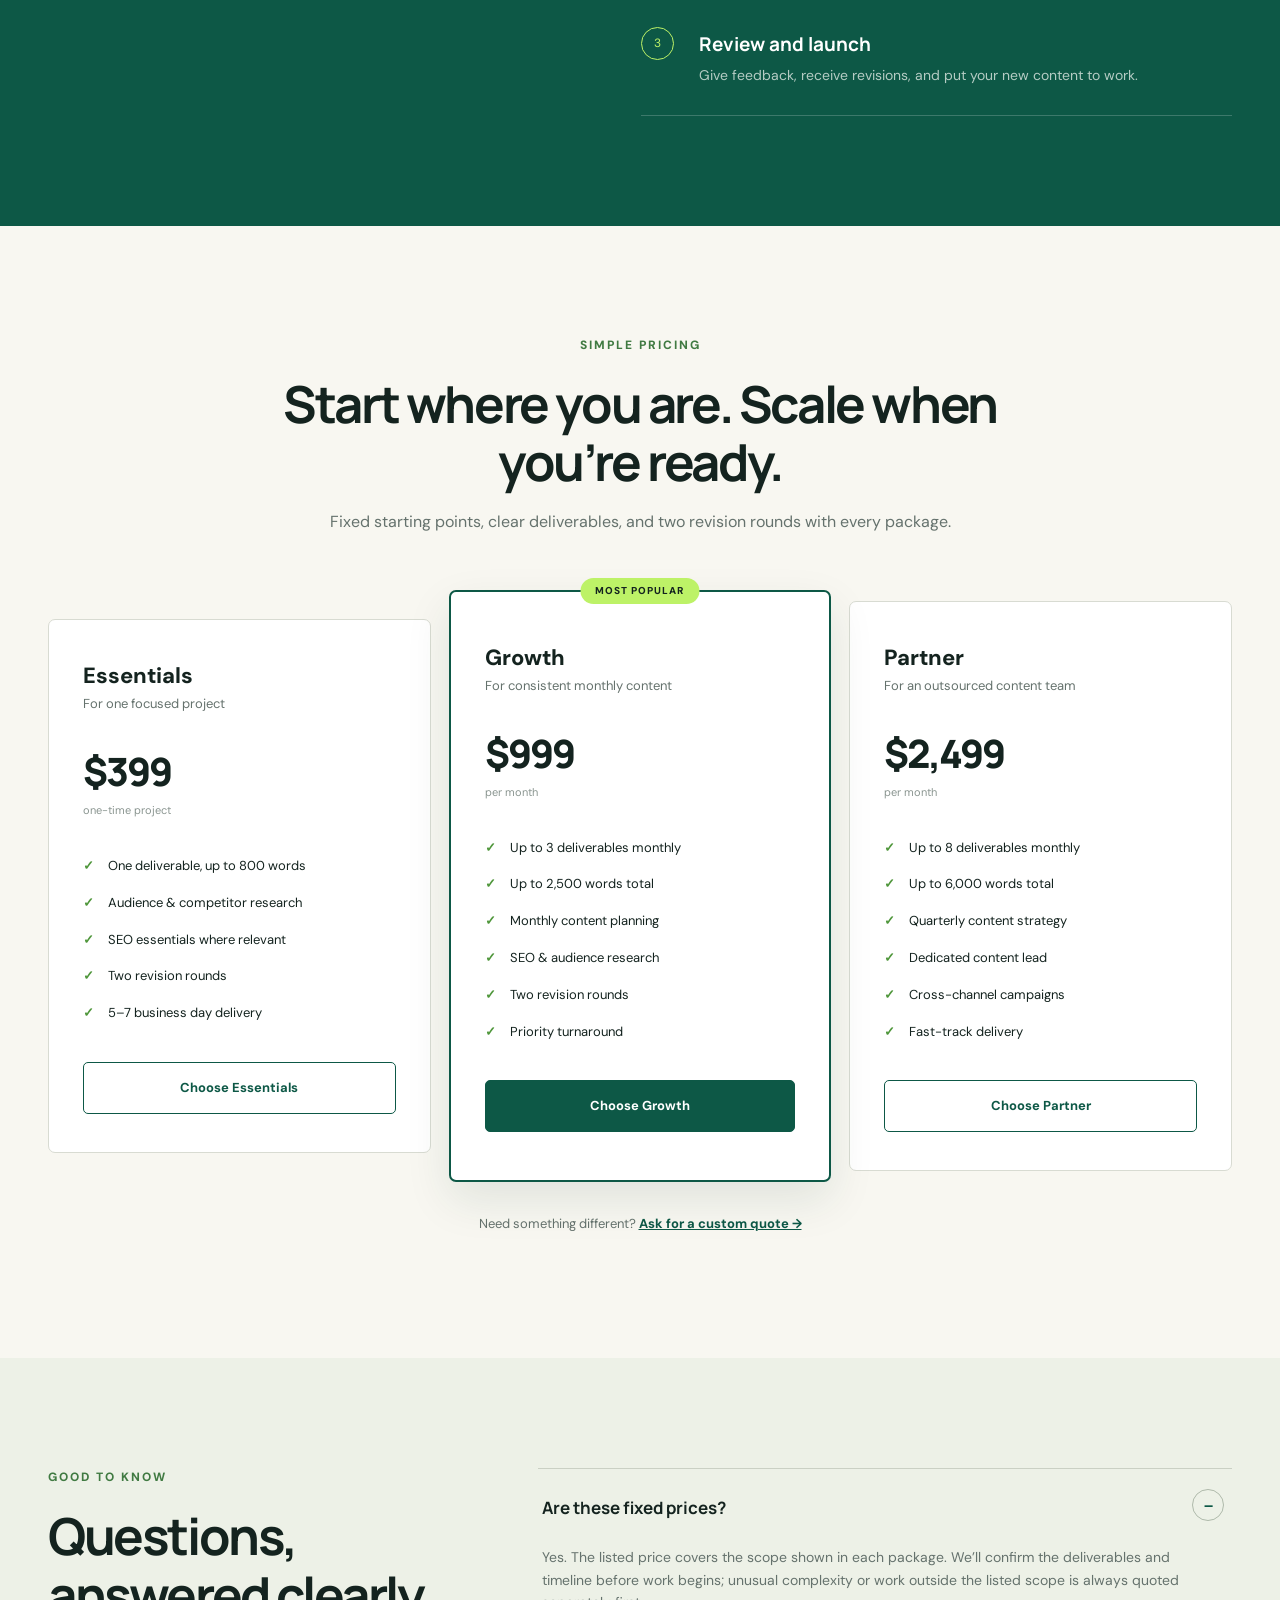
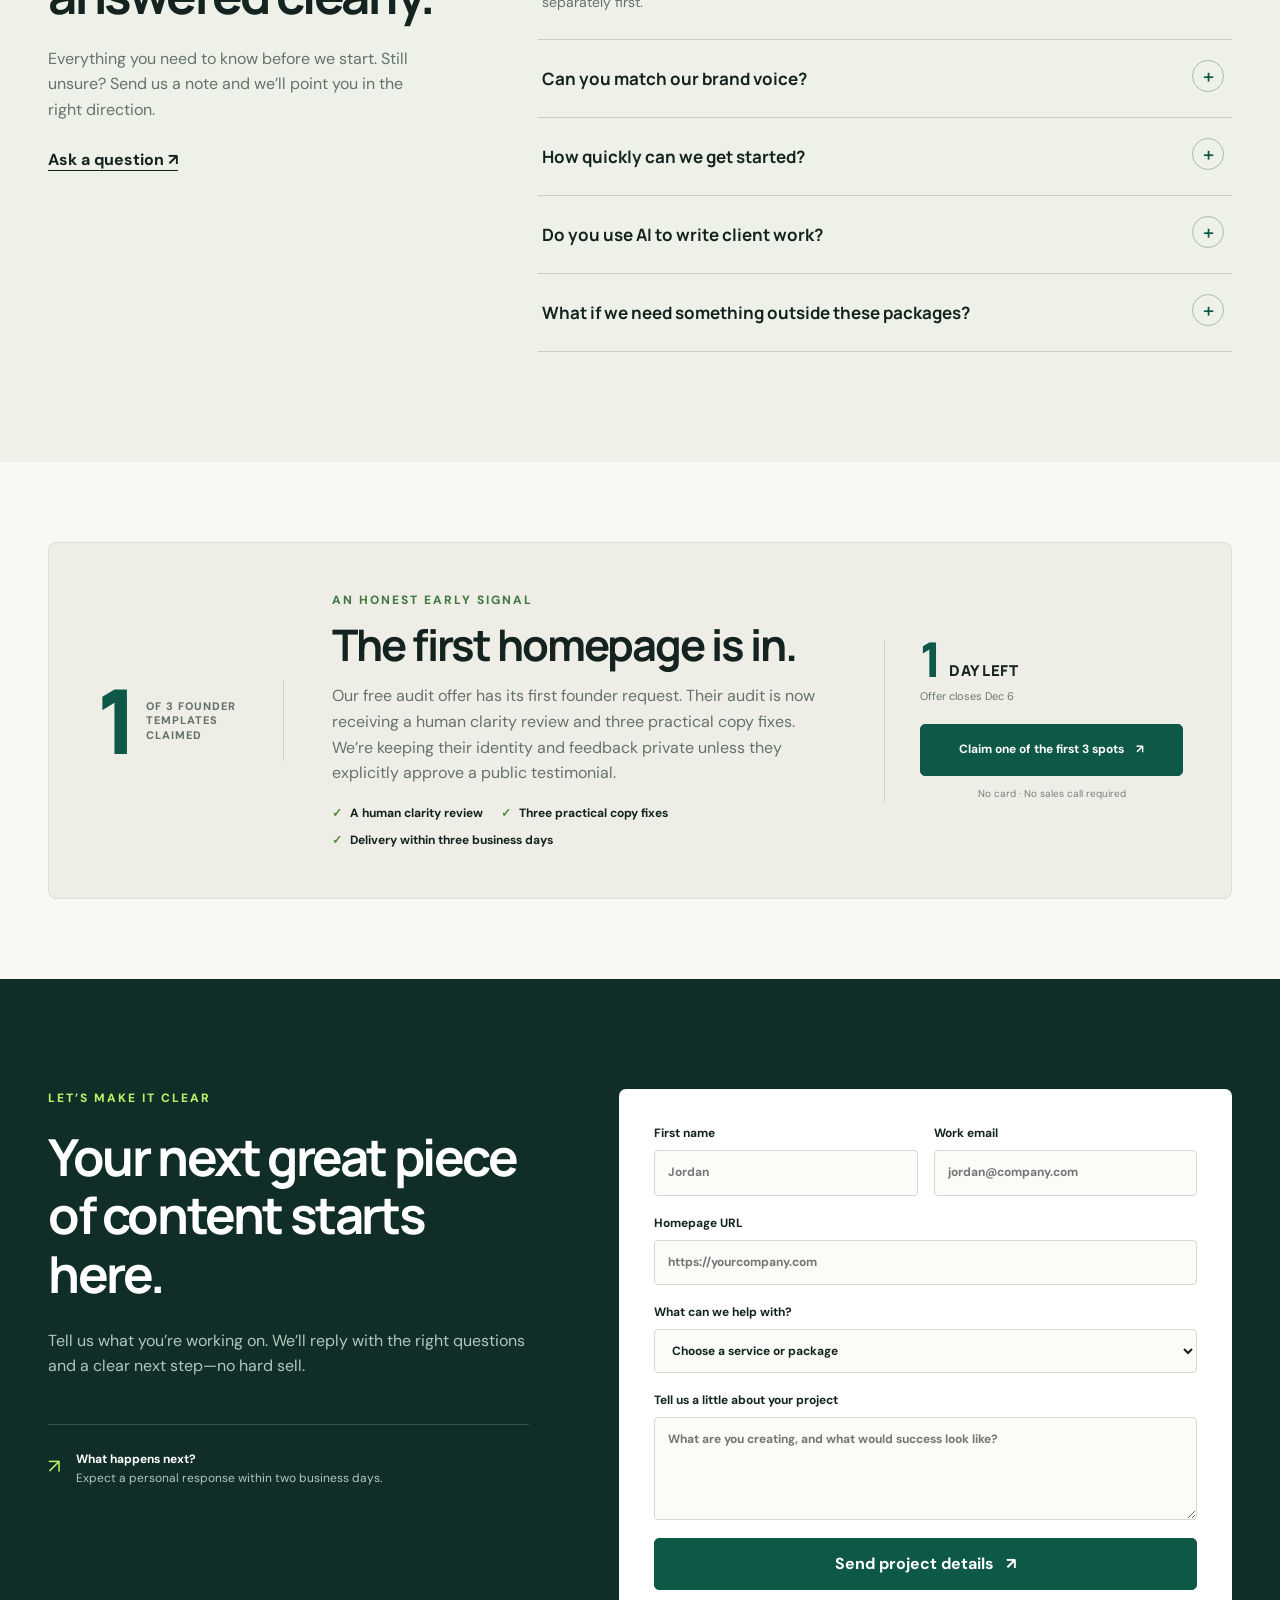
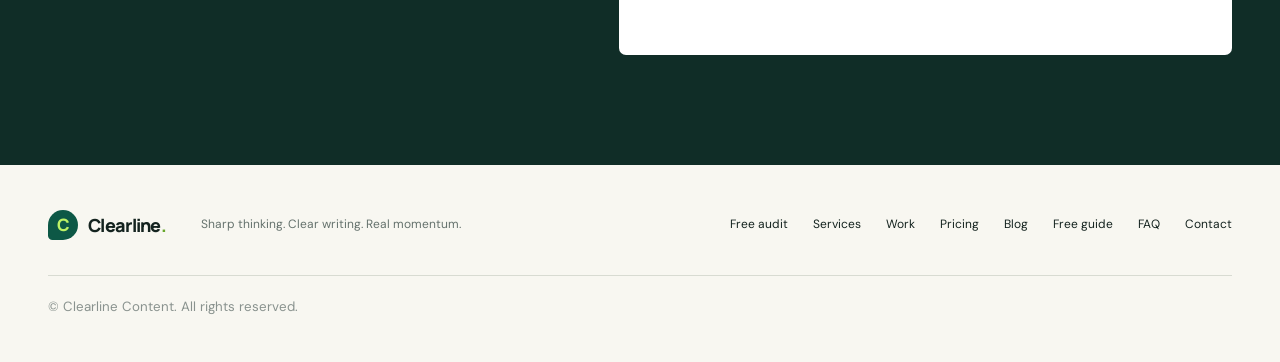
==== commit 3253d218: "Add explicit weekly offer banner countdown" ====
--- a/clearline/index.html
+++ b/clearline/index.html
@@ -60,8 +60,10 @@
   <aside class="offer-alert" aria-label="Limited founder template offer">
     <a href="#contact" data-audit data-placement="offer_alert">
       <span class="offer-alert-status"><span class="offer-alert-dot" aria-hidden="true"></span><strong data-offer-claimed-count>1 of 3 claimed</strong></span>
-      <span class="offer-alert-message" data-offer-remaining-count>Two founder-template spots remain for qualifying audit requests</span>
-      <span class="offer-alert-deadline" data-offer-countdown>Offer ends Sunday</span>
+      <span class="offer-alert-copy">
+        <strong>This week’s offer <span data-offer-banner-deadline>ends Sunday</span></strong>
+        <span class="offer-alert-message" data-offer-remaining-count>Two founder-template spots remain for qualifying audit requests</span>
+      </span>
       <span class="offer-alert-action">Claim a spot <span aria-hidden="true">↗</span></span>
     </a>
   </aside>
@@ -320,6 +322,14 @@
     </section>
   </main>
 
+  <aside class="mobile-audit-cta" aria-label="Free homepage audit offer" data-mobile-audit-cta>
+    <div>
+      <strong data-offer-claimed-count>1 of 3 claimed</strong>
+      <span data-offer-countdown>Offer ends Sunday</span>
+    </div>
+    <a class="button" href="#contact" data-audit data-placement="mobile_sticky">Get my free audit <span aria-hidden="true">↗</span></a>
+  </aside>
+
   <footer>
     <a class="logo footer-logo" href="#top"><span class="logo-mark">C</span><span>Clearline<span class="logo-accent">.</span></span></a>
     <p>Sharp thinking. Clear writing. Real momentum.</p>
--- a/clearline/styles.css
+++ b/clearline/styles.css
@@ -23,3 +23,10 @@
 .offer-alert{position:relative;z-index:12;background:#0a493b;color:#fff}.offer-alert>a{min-height:42px;max-width:1180px;margin:0 auto;padding:8px 28px;display:flex;align-items:center;justify-content:center;gap:16px;color:inherit;text-decoration:none;font-size:12px}.offer-alert-status{display:flex;align-items:center;gap:8px;white-space:nowrap;text-transform:uppercase;letter-spacing:.6px}.offer-alert-dot{width:7px;height:7px;border-radius:50%;background:#a4d760;box-shadow:0 0 0 4px rgba(164,215,96,.16)}.offer-alert-message{color:#dcebe6}.offer-alert-deadline{padding-left:16px;border-left:1px solid rgba(255,255,255,.25);font-weight:700;white-space:nowrap}.offer-alert-action{margin-left:2px;padding:5px 10px;border-radius:999px;background:#f5c457;color:#173e34;font-weight:800;white-space:nowrap}.offer-alert>a:hover .offer-alert-action{background:#ffd879}.offer-alert>a:focus-visible{outline:3px solid #f5c457;outline-offset:-3px}.availability-badge{width:max-content;max-width:100%;display:flex;align-items:center;gap:8px;margin:-4px 0 18px;padding:7px 12px;border:1px solid #c9d9b9;border-radius:999px;background:#eff7e4;color:#315c32;font-size:11px;font-weight:800;letter-spacing:.2px;text-decoration:none;transition:background .2s,border-color .2s,transform .2s}.availability-badge>span:first-child{width:7px;height:7px;flex:0 0 7px;border-radius:50%;background:#68a72d;box-shadow:0 0 0 4px rgba(104,167,45,.13)}.availability-badge:hover{background:#e4f2d2;border-color:#aac78d;transform:translateY(-1px)}.availability-badge:focus-visible{outline:2px solid var(--green);outline-offset:3px}.availability-arrow{margin-left:2px;font-size:13px}.hero-audit-button{box-shadow:0 10px 24px rgba(13,88,70,.18)}.hero-offer-note{max-width:570px;margin:18px 0 0;color:#52635c;font-size:12px;line-height:1.5}.hero-offer-progress{max-width:570px;margin-top:12px}.offer-progress-copy{display:flex;justify-content:space-between;gap:20px;margin-bottom:7px;color:#52635c;font-size:11px}.offer-progress-copy strong{color:var(--green);text-transform:uppercase;letter-spacing:.5px}.offer-progress-track{height:7px;overflow:hidden;border-radius:999px;background:#dfe4d9;box-shadow:inset 0 1px 2px rgba(20,35,31,.08)}.offer-progress-track span{display:block;width:33.333%;height:100%;border-radius:inherit;background:linear-gradient(90deg,var(--green),#69a82f)}.offer-timer{width:max-content;margin-top:12px;padding:9px 13px;display:flex;align-items:flex-start;gap:9px;border:1px solid #cbd8bf;border-radius:7px;background:rgba(255,255,255,.72);box-shadow:0 7px 18px rgba(23,62,52,.07)}.offer-timer>span{min-width:38px;text-align:center}.offer-timer strong{display:block;font:800 20px/1 "Manrope";font-variant-numeric:tabular-nums;color:var(--green)}.offer-timer small{display:block;margin-top:4px;color:#6a766f;font-size:8px;line-height:1;text-transform:uppercase;letter-spacing:.65px}.offer-timer i{margin-top:-1px;color:#89a27d;font:800 18px/1 "Manrope";font-style:normal}
 @media(max-width:760px){.offer-alert>a{padding:8px 18px;gap:10px;justify-content:space-between}.offer-alert-message{display:none}.offer-alert-deadline{padding-left:10px}.offer-alert-action{font-size:11px}}
 @media(max-width:430px){.offer-alert>a{padding:8px 14px}.offer-alert-status{font-size:10px}.offer-alert-deadline{border:0;padding:0;font-size:10px}.offer-alert-action{padding:5px 8px}.offer-alert-action>span{display:none}}
+.offer-alert{background:linear-gradient(90deg,#073f34,#0d604d);box-shadow:0 3px 12px rgba(8,57,47,.18)}.offer-alert>a{min-height:54px;gap:20px}.offer-alert-copy{padding-left:20px;border-left:1px solid rgba(255,255,255,.25);display:flex;align-items:baseline;gap:9px}.offer-alert-copy>strong{font:800 15px/1.2 "Manrope";white-space:nowrap}.offer-alert-copy>strong span{color:#f5c457}.offer-alert-action{padding:7px 12px}
+@media(max-width:760px){.offer-alert-copy{padding-left:10px}.offer-alert>a{gap:10px}}
+@media(max-width:430px){.offer-alert>a{min-height:52px}.offer-alert-status{display:none}.offer-alert-copy{padding-left:0;border:0}.offer-alert-copy>strong{font-size:13px}}
+.mobile-audit-cta{display:none}
+@media(max-width:580px){body{padding-bottom:82px}.mobile-audit-cta{position:fixed;z-index:40;right:10px;bottom:10px;left:10px;display:flex;align-items:center;justify-content:space-between;gap:12px;padding:10px 10px 10px 14px;border:1px solid rgba(189,242,103,.35);border-radius:9px;background:#102d27;color:#fff;box-shadow:0 14px 36px rgba(8,35,29,.34);transition:opacity .18s,transform .18s}.mobile-audit-cta>div{min-width:0;display:flex;flex-direction:column;line-height:1.25}.mobile-audit-cta strong{overflow:hidden;color:var(--mint);font:800 11px "Manrope";letter-spacing:.25px;text-overflow:ellipsis;text-transform:uppercase;white-space:nowrap}.mobile-audit-cta>div span{color:#c5d7d1;font-size:10px}.mobile-audit-cta .button{min-height:44px;flex:0 0 auto;padding:0 14px;border-color:var(--mint);background:var(--mint);color:var(--ink);font-size:12px}.mobile-audit-cta .button:hover{background:#d0fa8d}.mobile-audit-cta.is-hidden{pointer-events:none;opacity:0;transform:translateY(calc(100% + 20px))}}
+@media(max-width:370px){.mobile-audit-cta>div{display:none}.mobile-audit-cta .button{width:100%}}
+@media(prefers-reduced-motion:reduce){.mobile-audit-cta{transition:none}}
